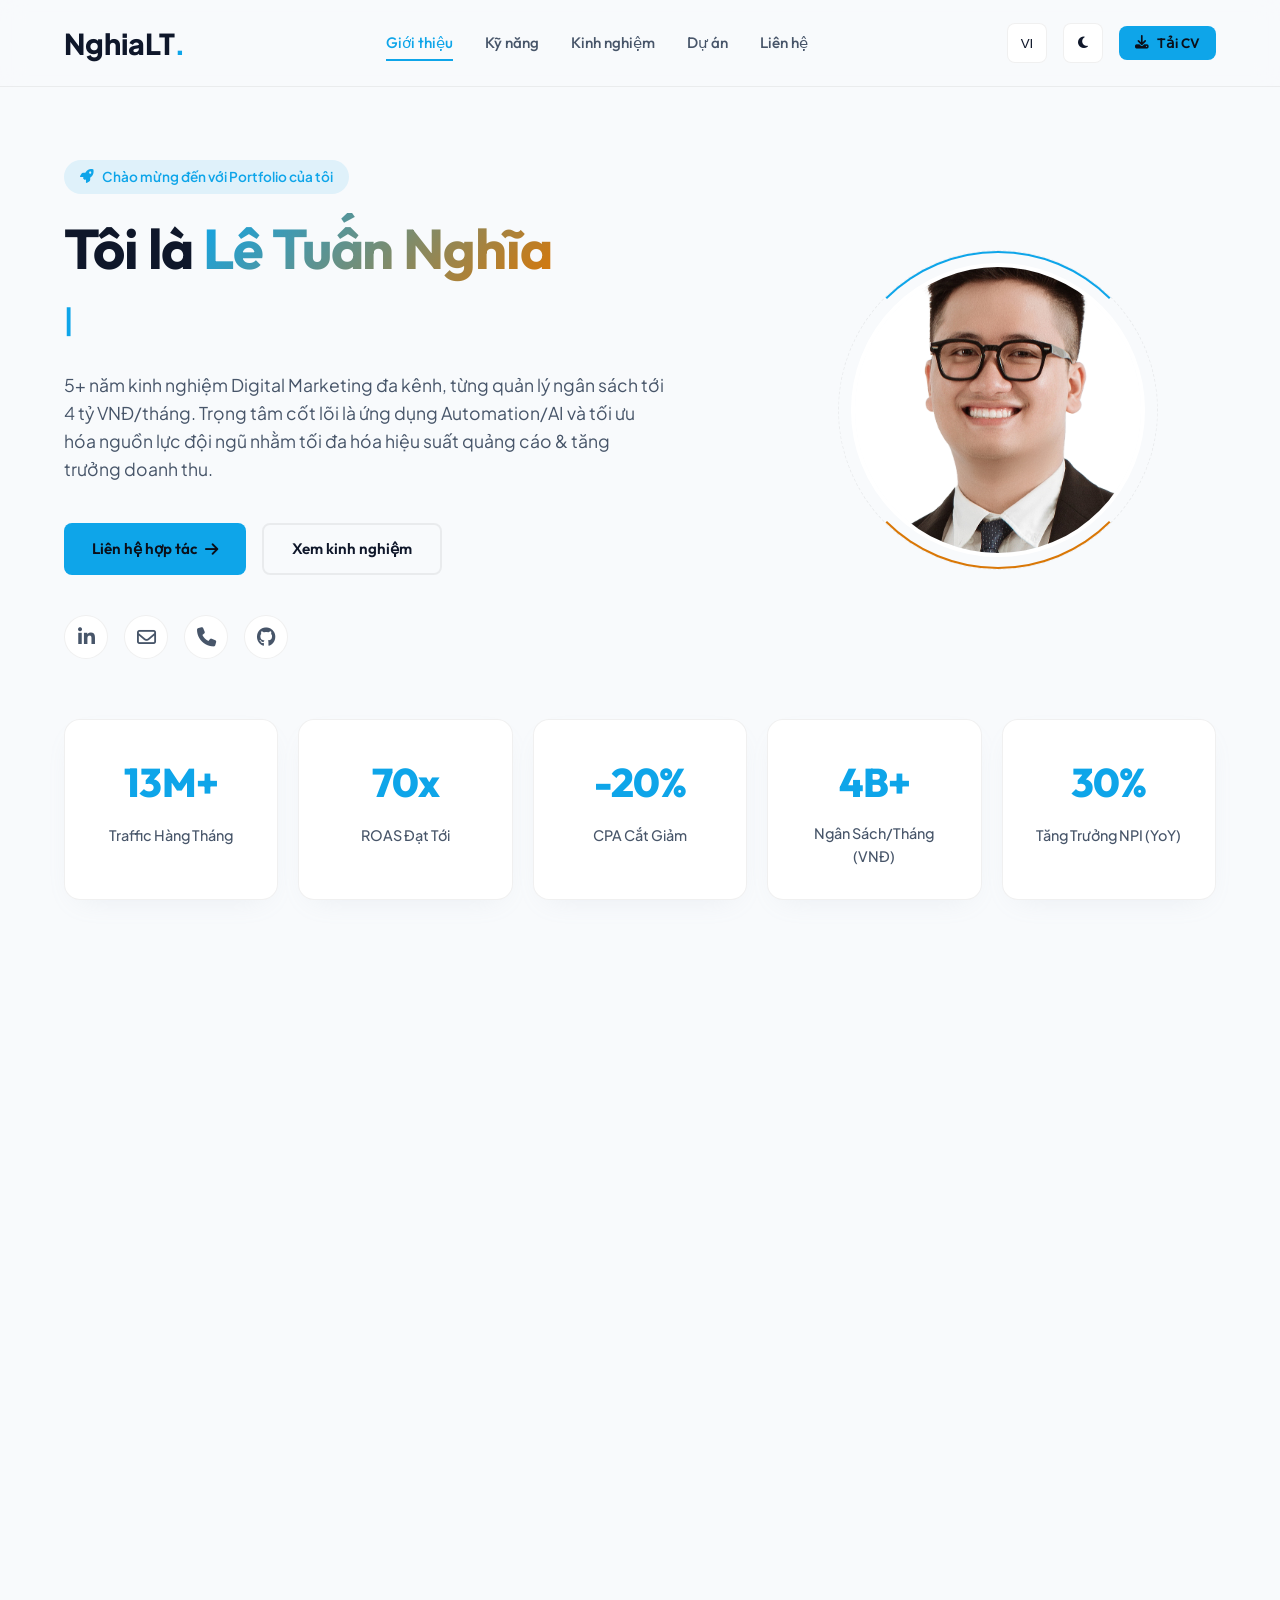
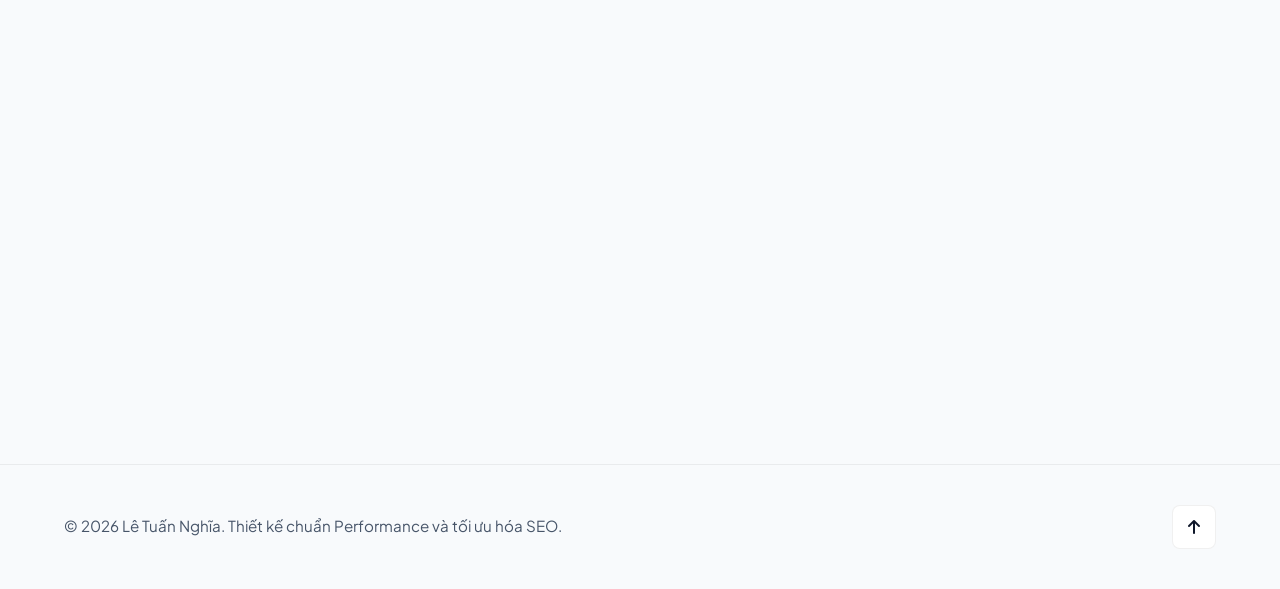
==== index.html @ c5c3bd77 "Add files via upload" ====
<!DOCTYPE html>
<html lang="vi" data-theme="dark">
<head>
    <meta charset="UTF-8">
    <meta name="viewport" content="width=device-width, initial-scale=1.0">
    <title>Lê Tuấn Nghĩa | Digital Marketing Leader Portfolio</title>
    <!-- Google Fonts -->
    <link rel="preconnect" href="https://fonts.googleapis.com">
    <link rel="preconnect" href="https://fonts.gstatic.com" crossorigin>
    <link href="https://fonts.googleapis.com/css2?family=Outfit:wght@300;400;500;600;700;800&family=Plus+Jakarta+Sans:wght@300;400;500;600;700;800&display=swap" rel="stylesheet">
    <!-- FontAwesome Icons -->
    <link rel="stylesheet" href="https://cdnjs.cloudflare.com/ajax/libs/font-awesome/6.4.0/css/all.min.css">
    <!-- Custom CSS -->
    <link rel="stylesheet" href="css/style.css">
</head>
<body>
    <!-- Navbar -->
    <header class="navbar">
        <div class="nav-container">
            <a href="#" class="logo">
                NghiaLT<span class="dot">.</span>
            </a>
            
            <nav class="nav-menu">
                <a href="#about" class="nav-link active" data-en="About" data-vi="Giới thiệu">Giới thiệu</a>
                <a href="#skills" class="nav-link" data-en="Skills" data-vi="Kỹ năng">Kỹ năng</a>
                <a href="#experience" class="nav-link" data-en="Experience" data-vi="Kinh nghiệm">Kinh nghiệm</a>
                <a href="#projects" class="nav-link" data-en="Projects" data-vi="Dự án">Dự án</a>
                <a href="#contact" class="nav-link" data-en="Contact" data-vi="Liên hệ">Liên hệ</a>
            </nav>

            <div class="nav-actions">
                <!-- Language Switcher -->
                <button id="lang-toggle" class="btn-icon" aria-label="Switch Language">
                    <span class="lang-text lang-vi">VI</span>
                    <span class="lang-text lang-en">EN</span>
                </button>
                
                <!-- Theme Toggle -->
                <button id="theme-toggle" class="btn-icon" aria-label="Toggle Theme">
                    <i class="fa-solid fa-moon moon-icon"></i>
                    <i class="fa-solid fa-sun sun-icon"></i>
                </button>

                <!-- CV Print/Download Button -->
                <button id="download-cv" class="btn btn-primary btn-sm">
                    <i class="fa-solid fa-download"></i>
                    <span class="lang-vi">Tải CV</span>
                    <span class="lang-en">Download CV</span>
                </button>

                <!-- Mobile Menu Button -->
                <button class="mobile-menu-btn" aria-label="Open Menu">
                    <i class="fa-solid fa-bars"></i>
                </button>
            </div>
        </div>
    </header>

    <!-- Mobile Nav Overlay -->
    <div class="mobile-nav">
        <a href="#about" class="mobile-link" data-en="About" data-vi="Giới thiệu">Giới thiệu</a>
        <a href="#skills" class="mobile-link" data-en="Skills" data-vi="Kỹ năng">Kỹ năng</a>
        <a href="#experience" class="mobile-link" data-en="Experience" data-vi="Kinh nghiệm">Kinh nghiệm</a>
        <a href="#projects" class="mobile-link" data-en="Projects" data-vi="Dự án">Dự án</a>
        <a href="#contact" class="mobile-link" data-en="Contact" data-vi="Liên hệ">Liên hệ</a>
    </div>

    <main class="main-content">
        <!-- Hero Section -->
        <section id="hero" class="hero-section">
            <div class="grid-container hero-grid">
                <div class="hero-info animate-left">
                    <span class="welcome-badge">
                        <i class="fa-solid fa-rocket"></i>
                        <span class="lang-vi">Chào mừng đến với Portfolio của tôi</span>
                        <span class="lang-en">Welcome to my Professional Portfolio</span>
                    </span>
                    <h1 class="hero-title">
                        <span class="lang-vi">Tôi là </span><span class="lang-en">I am </span>
                        <span class="text-gradient">Lê Tuấn Nghĩa</span>
                    </h1>
                    <h2 class="hero-subtitle">
                        <span id="typing-text"></span><span class="cursor">|</span>
                    </h2>
                    
                    <p class="hero-desc lang-vi">
                        5+ năm kinh nghiệm Digital Marketing đa kênh, từng quản lý ngân sách tới 4 tỷ VNĐ/tháng. Trọng tâm cốt lõi là ứng dụng Automation/AI và tối ưu hóa nguồn lực đội ngũ nhằm tối đa hóa hiệu suất quảng cáo & tăng trưởng doanh thu.
                    </p>
                    <p class="hero-desc lang-en">
                        5+ years of multichannel Digital Marketing experience, managing budgets up to 4B VND/month. Core focus on Automation/AI integration and team resource optimization to maximize performance and growth.
                    </p>

                    <div class="hero-cta">
                        <a href="#contact" class="btn btn-primary">
                            <span class="lang-vi">Liên hệ hợp tác</span>
                            <span class="lang-en">Let's Connect</span>
                            <i class="fa-solid fa-arrow-right"></i>
                        </a>
                        <a href="#experience" class="btn btn-secondary">
                            <span class="lang-vi">Xem kinh nghiệm</span>
                            <span class="lang-en">View Experience</span>
                        </a>
                    </div>

                    <!-- Social Icons -->
                    <div class="social-links">
                        <a href="https://linkedin.com" target="_blank" aria-label="LinkedIn"><i class="fa-brands fa-linkedin-in"></i></a>
                        <a href="mailto:nghialt0801@gmail.com" aria-label="Email"><i class="fa-regular fa-envelope"></i></a>
                        <a href="tel:0971393894" aria-label="Phone"><i class="fa-solid fa-phone"></i></a>
                        <a href="https://github.com" target="_blank" aria-label="Github"><i class="fa-brands fa-github"></i></a>
                    </div>
                </div>
                
                <div class="hero-visual animate-right">
                    <div class="avatar-wrapper">
                        <div class="avatar-ring"></div>
                        <!-- Profile Image -->
                        <img src="assets/profile.png" alt="Le Tuan Nghia Portrait" class="profile-img">
                    </div>
                </div>
            </div>

            <!-- Stats Counter Dashboard -->
            <div class="stats-container animate-bottom">
                <div class="stat-card">
                    <h3 class="stat-num">13M+</h3>
                    <p class="stat-label lang-vi">Traffic Hàng Tháng</p>
                    <p class="stat-label lang-en">Monthly Web Traffic</p>
                </div>
                <div class="stat-card">
                    <h3 class="stat-num">70x</h3>
                    <p class="stat-label lang-vi">ROAS Đạt Tới</p>
                    <p class="stat-label lang-en">Max ROAS Achieved</p>
                </div>
                <div class="stat-card">
                    <h3 class="stat-num">-20%</h3>
                    <p class="stat-label lang-vi">CPA Cắt Giảm</p>
                    <p class="stat-label lang-en">CPA Reduction</p>
                </div>
                <div class="stat-card">
                    <h3 class="stat-num">4B+</h3>
                    <p class="stat-label lang-vi">Ngân Sách/Tháng (VNĐ)</p>
                    <p class="stat-label lang-en">Monthly Budget Managed</p>
                </div>
                <div class="stat-card">
                    <h3 class="stat-num">30%</h3>
                    <p class="stat-label lang-vi">Tăng Trưởng NPI (YoY)</p>
                    <p class="stat-label lang-en">NPI YoY Growth</p>
                </div>
            </div>
        </section>

        <!-- About Section -->
        <section id="about" class="about-section scroll-reveal">
            <div class="section-header">
                <span class="section-subtitle" data-en="Introduction" data-vi="Giới thiệu sơ lược">Giới thiệu sơ lược</span>
                <h2 class="section-title">
                    <span class="lang-vi">Về Bản Thân tôi</span>
                    <span class="lang-en">About Me</span>
                </h2>
                <div class="divider"></div>
            </div>

            <div class="grid-container about-grid">
                <div class="about-content">
                    <h3 class="about-lead lang-vi">
                        Tích hợp tiếp thị hiệu suất (Performance Marketing) với công nghệ Tự động hóa và Trí tuệ nhân tạo.
                    </h3>
                    <h3 class="about-lead lang-en">
                        Integrating Performance Marketing with Automation and Artificial Intelligence.
                    </h3>
                    <p class="lang-vi">
                        Tôi là Lê Tuấn Nghĩa, một Digital Marketing Leader với hành trình hơn 5 năm thực chiến xây dựng, vận hành và quản trị các chiến dịch Marketing đa kênh. Điểm khác biệt cốt lõi của tôi nằm ở khả năng ứng dụng các công cụ Automation và AI (như Insider, n8n, Gemini, Claude Code) vào phễu tiếp thị số nhằm tinh giản nguồn lực và nâng cao chất lượng chuyển đổi. Tôi luôn hướng đến mục tiêu đồng hành cùng các doanh nghiệp xây dựng những động cơ tăng trưởng mạnh mẽ, bền vững và tối ưu chi phí.
                    </p>
                    <p class="lang-en">
                        I am Le Tuan Nghia, a Digital Marketing Leader with over 5 years of hands-on experience building, executing, and managing multi-channel campaigns. My core differentiator lies in applying Automation and AI solutions (such as Insider, n8n, Gemini, Claude Code) to digital marketing funnels to streamline resources and elevate conversion quality. I aim to partner with enterprises to develop robust, sustainable, and cost-efficient growth engines.
                    </p>
                    
                    <div class="info-grid">
                        <div class="info-item">
                            <i class="fa-solid fa-envelope info-icon"></i>
                            <div>
                                <span class="info-title lang-vi">Email trực tiếp</span>
                                <span class="info-title lang-en">Direct Email</span>
                                <p class="info-value">nghialt0801@gmail.com</p>
                            </div>
                        </div>
                        <div class="info-item">
                            <i class="fa-solid fa-phone info-icon"></i>
                            <div>
                                <span class="info-title lang-vi">Số điện thoại</span>
                                <span class="info-title lang-en">Phone Number</span>
                                <p class="info-value">0971 393 894</p>
                            </div>
                        </div>
                        <div class="info-item">
                            <i class="fa-solid fa-location-dot info-icon"></i>
                            <div>
                                <span class="info-title lang-vi">Khu vực làm việc</span>
                                <span class="info-title lang-en">Location</span>
                                <p class="info-value">Hà Nội, Việt Nam</p>
                            </div>
                        </div>
                        <div class="info-item">
                            <i class="fa-solid fa-briefcase info-icon"></i>
                            <div>
                                <span class="info-title lang-vi">Trạng thái</span>
                                <span class="info-title lang-en">Availability</span>
                                <p class="info-value lang-vi">Sẵn sàng đồng hành cùng DN</p>
                                <p class="info-value lang-en">Ready for Leader roles</p>
                            </div>
                        </div>
                    </div>
                </div>

                <div class="about-card">
                    <h3 class="card-heading lang-vi"><i class="fa-solid fa-compass"></i> Tóm tắt định hướng</h3>
                    <h3 class="card-heading lang-en"><i class="fa-solid fa-compass"></i> Career Focus</h3>
                    
                    <div class="timeline-small">
                        <div class="timeline-small-item">
                            <div class="timeline-small-marker"></div>
                            <div class="timeline-small-content">
                                <h4 class="lang-vi">Ứng dụng MarTech & AI tối tân</h4>
                                <h4 class="lang-en">Leveraging MarTech & AI</h4>
                                <p class="lang-vi">Đi đầu trong việc tích hợp n8n, AI Agent và các hệ thống phân khúc dữ liệu tự động để giảm tải thao tác lặp lại cho đội ngũ, tăng tốc độ phản hồi thị trường.</p>
                                <p class="lang-en">Leading the integration of n8n, AI agents, and automated data segmentation engines to reduce manual workload and accelerate market response times.</p>
                            </div>
                        </div>
                        <div class="timeline-small-item">
                            <div class="timeline-small-marker"></div>
                            <div class="timeline-small-content">
                                <h4 class="lang-vi">Phát triển DN bền vững</h4>
                                <h4 class="lang-en">Sustainable Growth</h4>
                                <p class="lang-vi">Xây dựng chiến lược tiếp thị đa kênh vững chắc, phối hợp nhịp nhàng giữa Performance, SEO và Content để duy trì dòng traffic & lượng khách hàng tiềm năng tăng trưởng ổn định.</p>
                                <p class="lang-en">Building sound multi-channel strategies, aligning Performance, SEO, and Content to sustain a steady stream of traffic and incoming qualified leads.</p>
                            </div>
                        </div>
                    </div>
                </div>
            </div>
        </section>

        <!-- Skills Section -->
        <section id="skills" class="skills-section scroll-reveal">
            <div class="section-header">
                <span class="section-subtitle" data-en="Competencies" data-vi="Kỹ năng & Công cụ">Kỹ năng & Công cụ</span>
                <h2 class="section-title">
                    <span class="lang-vi">Năng Lực & Hệ Sinh Thái</span>
                    <span class="lang-en">Skills & Toolkit</span>
                </h2>
                <div class="divider"></div>
            </div>

            <div class="grid-container skills-grid">
                <!-- Skill Category 1 -->
                <div class="skill-category-card">
                    <div class="category-header">
                        <div class="category-icon-wrapper"><i class="fa-solid fa-bullhorn"></i></div>
                        <div>
                            <h3 class="lang-vi">Kênh Quảng Cáo (Paid Ads)</h3>
                            <h3 class="lang-en">Paid Ad Channels</h3>
                        </div>
                    </div>
                    <div class="skill-badges-container">
                        <div class="skill-badge"><i class="fa-brands fa-google"></i> Google Ads</div>
                        <div class="skill-badge"><i class="fa-brands fa-meta"></i> Meta (Facebook) Ads</div>
                        <div class="skill-badge"><i class="fa-brands fa-tiktok"></i> TikTok Ads</div>
                        <div class="skill-badge"><i class="fa-solid fa-message"></i> Zalo Ads</div>
                        <div class="skill-badge"><i class="fa-solid fa-compass"></i> Cốc Cốc Ads</div>
                        <div class="skill-badge"><i class="fa-solid fa-chart-column"></i> Criteo</div>
                        <div class="skill-badge"><i class="fa-solid fa-server"></i> RTB House</div>
                        <div class="skill-badge"><i class="fa-solid fa-envelope-open-text"></i> Email Marketing</div>
                        <div class="skill-badge"><i class="fa-solid fa-share-nodes"></i> Affiliate Marketing</div>
                    </div>
                </div>

                <!-- Skill Category 2 -->
                <div class="skill-category-card">
                    <div class="category-header">
                        <div class="category-icon-wrapper"><i class="fa-solid fa-chart-pie"></i></div>
                        <div>
                            <h3 class="lang-vi">Phân Tích Dữ Liệu</h3>
                            <h3 class="lang-en">Data & Analytics</h3>
                        </div>
                    </div>
                    <div class="skill-badges-container">
                        <div class="skill-badge"><i class="fa-solid fa-chart-line"></i> Google Analytics 4 (GA4)</div>
                        <div class="skill-badge"><i class="fa-solid fa-tags"></i> Google Tag Manager (GTM)</div>
                        <div class="skill-badge"><i class="fa-brands fa-meta"></i> Meta Ads Manager</div>
                        <div class="skill-badge"><i class="fa-solid fa-chart-column"></i> Looker Studio</div>
                        <div class="skill-badge"><i class="fa-solid fa-chart-bar"></i> Power BI</div>
                        <div class="skill-badge"><i class="fa-solid fa-network-wired"></i> Lark Suite</div>
                        <div class="skill-badge"><i class="fa-solid fa-file-excel"></i> Google Sheets / Excel</div>
                    </div>
                </div>

                <!-- Skill Category 3 -->
                <div class="skill-category-card">
                    <div class="category-header">
                        <div class="category-icon-wrapper"><i class="fa-solid fa-robot"></i></div>
                        <div>
                            <h3 class="lang-vi">Tự Động Hóa & Trí Tuệ Nhân Tạo</h3>
                            <h3 class="lang-en">Automation & AI</h3>
                        </div>
                    </div>
                    <div class="skill-badges-container">
                        <div class="skill-badge"><i class="fa-solid fa-user-gear"></i> Insider (CDP/Personalization)</div>
                        <div class="skill-badge"><i class="fa-solid fa-code-branch"></i> n8n (Workflow Automation)</div>
                        <div class="skill-badge"><i class="fa-solid fa-wand-magic-sparkles"></i> ChatGPT</div>
                        <div class="skill-badge"><i class="fa-solid fa-robot"></i> Google Gemini</div>
                        <div class="skill-badge"><i class="fa-solid fa-brain"></i> Claude Code</div>
                        <div class="skill-badge"><i class="fa-solid fa-circle-nodes"></i> Antigravity Agent</div>
                    </div>
                </div>

                <!-- Skill Category 4 -->
                <div class="skill-category-card">
                    <div class="category-header">
                        <div class="category-icon-wrapper"><i class="fa-solid fa-chess"></i></div>
                        <div>
                            <h3 class="lang-vi">Quản Lý & Lãnh Đạo</h3>
                            <h3 class="lang-en">Management & Leadership</h3>
                        </div>
                    </div>
                    <div class="skill-badges-container">
                        <div class="skill-badge"><i class="fa-solid fa-users"></i> Quản lý & dẫn dắt Team</div>
                        <div class="skill-badge"><i class="fa-solid fa-chalkboard-user"></i> Đào tạo nhân sự</div>
                        <div class="skill-badge"><i class="fa-solid fa-chess"></i> Lập kế hoạch chiến lược</div>
                        <div class="skill-badge"><i class="fa-solid fa-bullhorn"></i> Quản lý chiến dịch tích hợp</div>
                        <div class="skill-badge"><i class="fa-solid fa-handshake"></i> Phối hợp đa phòng ban</div>
                        <div class="skill-badge"><i class="fa-solid fa-wallet"></i> Quản lý ngân sách lớn</div>
                    </div>
                </div>
            </div>
        </section>

        <!-- Experience Timeline Section -->
        <section id="experience" class="experience-section scroll-reveal">
            <div class="section-header">
                <span class="section-subtitle" data-en="Career Path" data-vi="Hành trình sự nghiệp">Hành trình sự nghiệp</span>
                <h2 class="section-title">
                    <span class="lang-vi">Kinh Nghiệm & Thành Tích</span>
                    <span class="lang-en">Experience & Achievements</span>
                </h2>
                <div class="divider"></div>
            </div>

            <div class="timeline">
                <!-- Job 1 -->
                <div class="timeline-item">
                    <div class="timeline-dot"></div>
                    <div class="timeline-date">2022 - 2026</div>
                    <div class="timeline-content">
                        <div class="job-header">
                            <div>
                                <h3 class="job-title lang-vi">Digital Marketing Leader</h3>
                                <h3 class="job-title lang-en">Digital Marketing Leader</h3>
                                <h4 class="job-company"><i class="fa-solid fa-building"></i> Hoàng Hà Mobile</h4>
                            </div>
                            <span class="job-badge lang-vi">Toàn thời gian</span>
                            <span class="job-badge lang-en">Full-time</span>
                        </div>
                        <ul class="job-details">
                            <li class="lang-vi">Quản lý và tối ưu ngân sách quảng cáo lên tới <strong>4 tỷ VNĐ/tháng</strong> trên các kênh Google Ads, Meta, TikTok, Criteo, RTB House, Zalo và Cốc Cốc — đạt tỷ suất ROAS tối đa tới <strong>70x</strong>.</li>
                            <li class="lang-en">Managed and optimized ad budgets up to <strong>4B VND/month</strong> across Google, Meta, TikTok, Criteo, RTB House, Zalo, and Coc Coc Ads — achieving peak ROAS up to <strong>70x</strong>.</li>
                            
                            <li class="lang-vi">Đạt mốc <strong>13 triệu+ lượt traffic/tháng</strong> thông qua các chiến dịch tích hợp đồng bộ trên sàn TMĐT, website và chuỗi cửa hàng bán lẻ vật lý.</li>
                            <li class="lang-en">Generated <strong>13M+ monthly traffic</strong> through integrated omni-channel campaigns across e-commerce, website, and retail stores.</li>
                            
                            <li class="lang-vi"><strong>Giảm CPA 20%</strong> nhờ liên tục thử nghiệm A/B, tinh chỉnh phân khúc đối tượng và phân bổ lại ngân sách dựa trên hiệu suất thời gian thực.</li>
                            <li class="lang-en"><strong>Reduced CPA by 20%</strong> through persistent A/B testing, audience refinement, and real-time performance budget re-allocation.</li>

                            <li class="lang-vi">Dẫn dắt <strong>3 mùa ra mắt sản phẩm Apple NPI</strong> thành công liên tiếp, đạt tăng trưởng doanh số ấn tượng lên tới <strong>30% YoY</strong>.</li>
                            <li class="lang-en">Led <strong>3 consecutive successful Apple NPI launches</strong>, securing revenue growth of up to <strong>30% YoY</strong>.</li>

                            <li class="lang-vi">Chủ động ứng dụng các giải pháp tự động hóa phễu tiếp thị (Insider, n8n) và các mô hình AI (Gemini, ChatGPT, Claude Code) vào tối ưu hóa năng suất và hiệu năng quảng cáo.</li>
                            <li class="lang-en">Pioneered marketing automation tools (Insider, n8n) and AI models (Gemini, ChatGPT, Claude Code) to streamline workflow and improve ad performance.</li>

                            <li class="lang-vi">Phối hợp chặt chẽ với các nhóm chức năng (Design, SEO, Trade, Social, Website) và quản lý đối tác Affiliate Marketing cũng như các bên agency ngoài.</li>
                            <li class="lang-en">Coordinated closely with multi-functional teams (Design, SEO, Trade, Social, Website) and oversaw Affiliate Marketing partners and external agencies.</li>

                            <li class="lang-vi">Thiết lập hệ thống báo cáo tuần/tháng tự động qua Looker Studio, Power BI và Lark Suite gửi trực tiếp tới Ban lãnh đạo.</li>
                            <li class="lang-en">Developed automated weekly/monthly dashboards using Looker Studio, Power BI, and Lark Suite to report directly to Board of Directors.</li>
                        </ul>
                    </div>
                </div>

                <!-- Job 2 -->
                <div class="timeline-item">
                    <div class="timeline-dot"></div>
                    <div class="timeline-date">2020 - 2021</div>
                    <div class="timeline-content">
                        <div class="job-header">
                            <div>
                                <h3 class="job-title lang-vi">Cộng Tác Viên Marketing</h3>
                                <h3 class="job-title lang-en">Marketing Collaborator</h3>
                                <h4 class="job-company"><i class="fa-solid fa-building"></i> VTC Academy</h4>
                            </div>
                            <span class="job-badge lang-vi">Cộng tác viên</span>
                            <span class="job-badge lang-en">Collaborator</span>
                        </div>
                        <ul class="job-details">
                            <li class="lang-vi">Thực hiện nghiên cứu thị trường, khảo sát hành vi khách hàng mục tiêu và phân tích hoạt động của các đối thủ cạnh tranh chính.</li>
                            <li class="lang-en">Conducted market research, target customer behavior surveys, and analyzed key competitor activities.</li>
                            
                            <li class="lang-vi">Hỗ trợ triển khai các chiến dịch Marketing Online bao gồm: chạy quảng cáo sơ cấp, gửi SMS/Email Marketing, seeding nội dung và quản trị Fanpage.</li>
                            <li class="lang-en">Assisted in executing online campaigns including: initial ad setup, SMS/Email marketing, community seeding, and fanpage management.</li>
                            
                            <li class="lang-vi">Theo dõi sát sao hiệu suất chiến dịch, tổng hợp dữ liệu khách hàng, phân loại leads trên hệ thống CRM và đề xuất giải pháp cải thiện Landing Page.</li>
                            <li class="lang-en">Tracked campaign metrics, compiled customer data, classified leads on CRM systems, and proposed landing page layout improvements.</li>

                            <li class="lang-vi">Lên kế hoạch và trực tiếp hỗ trợ tổ chức các sự kiện tuyển sinh/hội thảo online & offline; liên hệ làm việc với influencer, diễn giả và đối tác truyền thông.</li>
                            <li class="lang-en">Planned and supported online & offline admission events/webinars; coordinated with influencers, speakers, and external media partners.</li>
                        </ul>
                    </div>
                </div>
            </div>
        </section>

        <!-- Education & Certifications -->
        <section id="education" class="education-section scroll-reveal">
            <div class="section-header">
                <span class="section-subtitle" data-en="Credentials" data-vi="Học vấn & Chứng chỉ">Học vấn & Chứng chỉ</span>
                <h2 class="section-title">
                    <span class="lang-vi">Học Vấn & Chứng Chỉ</span>
                    <span class="lang-en">Education & Certifications</span>
                </h2>
                <div class="divider"></div>
            </div>

            <div class="grid-container education-grid">
                <!-- Academic -->
                <div class="education-block">
                    <h3 class="block-title lang-vi"><i class="fa-solid fa-graduation-cap"></i> Học Vấn Chính Quy</h3>
                    <h3 class="block-title lang-en"><i class="fa-solid fa-graduation-cap"></i> Academic Education</h3>
                    
                    <div class="edu-card">
                        <span class="edu-year">2017 - 2021</span>
                        <h4 class="edu-degree lang-vi">Cử nhân Quản trị Kinh doanh (Chuyên ngành Marketing)</h4>
                        <h4 class="edu-degree lang-en">Bachelor of Business Administration (Marketing Major)</h4>
                        <p class="edu-school">Trường Đại Học Thăng Long (TLU)</p>
                        <p class="edu-gpa">Tốt nghiệp năm 2021</p>
                    </div>
                </div>

                <!-- Certifications -->
                <div class="certifications-block">
                    <h3 class="block-title lang-vi"><i class="fa-solid fa-certificate"></i> Chứng Chỉ Hoàn Thành</h3>
                    <h3 class="block-title lang-en"><i class="fa-solid fa-certificate"></i> Professional Certificates</h3>
                    
                    <div class="cert-grid">
                        <div class="cert-card">
                            <i class="fa-brands fa-google cert-brand-icon google-color"></i>
                            <div>
                                <h4 class="cert-name">Google Ads Professional Certification</h4>
                                <p class="cert-org">Google Skillshop</p>
                            </div>
                        </div>

                        <div class="cert-card">
                            <i class="fa-brands fa-meta cert-brand-icon meta-color"></i>
                            <div>
                                <h4 class="cert-name">Meta Blueprint Certified Professional</h4>
                                <p class="cert-org">Meta Blueprint</p>
                            </div>
                        </div>
                    </div>
                </div>
            </div>
        </section>

        <!-- Projects Section -->
        <section id="projects" class="projects-section scroll-reveal">
            <div class="section-header">
                <span class="section-subtitle" data-en="Case Studies" data-vi="Dự án thực chiến">Dự án thực chiến</span>
                <h2 class="section-title">
                    <span class="lang-vi">Chiến Dịch Tiêu Biểu</span>
                    <span class="lang-en">Featured Campaigns</span>
                </h2>
                <div class="divider"></div>
            </div>

            <div class="grid-container projects-grid">
                <!-- Project 1 -->
                <div class="project-card">
                    <div class="project-img-wrapper">
                        <img src="assets/project1.png" alt="Campaign Dashboard Visual" class="project-img">
                        <div class="project-overlay">
                            <span class="project-tag">Performance</span>
                        </div>
                    </div>
                    <div class="project-content">
                        <h3 class="project-name lang-vi">Vận Hành Quảng Cáo Đa Kênh Tích Hợp</h3>
                        <h3 class="project-name lang-en">Multi-Channel Integrated Performance Campaigns</h3>
                        
                        <p class="project-desc lang-vi">
                            Phân bổ và tối ưu hóa ngân sách lớn trên 8 nền tảng quảng cáo số hàng đầu, đồng bộ hóa mục tiêu phễu từ thu hút lượt truy cập đến thúc đẩy doanh số bán lẻ cuối cùng.
                        </p>
                        <p class="project-desc lang-en">
                            Allocated and optimized high budgets across 8 major digital advertising channels, aligning full-funnel objectives from traffic generation to final retail sales.
                        </p>

                        <div class="project-metrics">
                            <span class="metric-item"><i class="fa-solid fa-arrow-up-right-dots"></i> <strong>ROAS:</strong> Up to 70x</span>
                            <span class="metric-item"><i class="fa-solid fa-tags"></i> <strong>CPA:</strong> -20%</span>
                        </div>
                    </div>
                </div>

                <!-- Project 2 -->
                <div class="project-card">
                    <div class="project-img-wrapper">
                        <img src="assets/project2.png" alt="SEO Traffic Analysis Visual" class="project-img">
                        <div class="project-overlay">
                            <span class="project-tag">Apple NPI</span>
                        </div>
                    </div>
                    <div class="project-content">
                        <h3 class="project-name lang-vi">Chiến Dịch Ra Mắt Apple New Product Introduction</h3>
                        <h3 class="project-name lang-en">Apple NPI Product Launch Campaigns</h3>
                        
                        <p class="project-desc lang-vi">
                            Lên kế hoạch và điều phối chiến dịch ra mắt các dòng iPhone mới đồng loạt trên kênh online và hệ thống chuỗi cửa hàng Hoàng Hà Mobile trên cả nước.
                        </p>
                        <p class="project-desc lang-en">
                            Planned and coordinated national launch campaigns for new iPhone models simultaneously across e-commerce channels and nationwide offline stores.
                        </p>

                        <div class="project-metrics">
                            <span class="metric-item"><i class="fa-solid fa-chart-line"></i> <strong>Growth:</strong> +30% YoY</span>
                            <span class="metric-item"><i class="fa-solid fa-bullseye"></i> <strong>Traffic:</strong> 13M+/mo</span>
                        </div>
                    </div>
                </div>

                <!-- Project 3 -->
                <div class="project-card">
                    <div class="project-img-wrapper">
                        <img src="assets/project3.png" alt="Automation integration diagram" class="project-img">
                        <div class="project-overlay">
                            <span class="project-tag">MarTech & AI</span>
                        </div>
                    </div>
                    <div class="project-content">
                        <h3 class="project-name lang-vi">Tự Động Hóa Vận Hành Bằng n8n & AI Agents</h3>
                        <h3 class="project-name lang-en">Workflow Automation with n8n & AI Tools</h3>
                        
                        <p class="project-desc lang-vi">
                            Tích hợp n8n với các API quảng cáo và chatbot AI nhằm giám sát hiệu suất tự động, tạo cảnh báo biến động chi phí tức thời và tự động đề xuất phương án tối ưu.
                        </p>
                        <p class="project-desc lang-en">
                            Integrated n8n with ad APIs and AI chatbots for automated performance monitoring, real-time cost fluctuation alerts, and automated optimization suggestions.
                        </p>

                        <div class="project-metrics">
                            <span class="metric-item"><i class="fa-solid fa-bolt"></i> <strong>Automation:</strong> n8n & AI</span>
                            <span class="metric-item"><i class="fa-solid fa-gauge-high"></i> <strong>Efficiency:</strong> High</span>
                        </div>
                    </div>
                </div>
            </div>
        </section>

        <!-- Contact Section -->
        <section id="contact" class="contact-section scroll-reveal">
            <div class="section-header">
                <span class="section-subtitle" data-en="Get in touch" data-vi="Kết nối với tôi">Kết nối với tôi</span>
                <h2 class="section-title">
                    <span class="lang-vi">Liên Hệ & Hợp Tác</span>
                    <span class="lang-en">Contact Me</span>
                </h2>
                <div class="divider"></div>
            </div>

            <div class="grid-container contact-grid">
                <div class="contact-info-block">
                    <h3 class="lang-vi">Bạn đang tìm kiếm một Digital Marketing Leader?</h3>
                    <h3 class="lang-en">Looking for a Digital Marketing Leader?</h3>
                    <p class="lang-vi">Hãy gửi thông điệp cho tôi! Tôi luôn sẵn lòng trao đổi về các giải pháp tối ưu hiệu năng quảng cáo, ứng dụng AI/MarTech trong vận hành, hoặc các cơ hội hợp tác nghề nghiệp lâu dài.</p>
                    <p class="lang-en">Send me a message! I'm always open to discussing performance ad optimization, AI/MarTech workflows, or long-term career partnerships.</p>
                    
                    <div class="contact-methods">
                        <div class="method-card">
                            <i class="fa-solid fa-envelope"></i>
                            <div>
                                <span class="lang-vi">Email trực tiếp</span>
                                <span class="lang-en">Direct Email</span>
                                <p>nghialt0801@gmail.com</p>
                            </div>
                        </div>
                        <div class="method-card">
                            <i class="fa-solid fa-phone"></i>
                            <div>
                                <span class="lang-vi">Điện thoại di động</span>
                                <span class="lang-en">Mobile Phone</span>
                                <p>0971 393 894</p>
                            </div>
                        </div>
                        <div class="method-card">
                            <i class="fa-brands fa-linkedin"></i>
                            <div>
                                <span class="lang-vi">LinkedIn cá nhân</span>
                                <span class="lang-en">Professional LinkedIn</span>
                                <p>linkedin.com/in/nghialt0801</p>
                            </div>
                        </div>
                    </div>
                </div>

                <div class="contact-form-block">
                    <form id="contact-form">
                        <div class="form-group-row">
                            <div class="form-group">
                                <label for="form-name" class="lang-vi">Họ & Tên</label>
                                <label for="form-name" class="lang-en">Your Name</label>
                                <input type="text" id="form-name" required placeholder="Nguyễn Văn A" data-en-placeholder="John Doe" data-vi-placeholder="Nguyễn Văn A">
                            </div>
                            <div class="form-group">
                                <label for="form-email">Email</label>
                                <input type="email" id="form-email" required placeholder="email@example.com" data-en-placeholder="john@example.com" data-vi-placeholder="email@example.com">
                            </div>
                        </div>
                        <div class="form-group">
                            <label for="form-subject" class="lang-vi">Tiêu đề tin nhắn</label>
                            <label for="form-subject" class="lang-en">Subject</label>
                            <input type="text" id="form-subject" required placeholder="Hợp tác chiến dịch..." data-en-placeholder="Partnership project..." data-vi-placeholder="Hợp tác chiến dịch...">
                        </div>
                        <div class="form-group">
                            <label for="form-message" class="lang-vi">Nội dung chi tiết</label>
                            <label for="form-message" class="lang-en">Message</label>
                            <textarea id="form-message" rows="5" required placeholder="Tôi muốn trao đổi về..." data-en-placeholder="Hi Nghia, I'd like to talk about..." data-vi-placeholder="Tôi muốn trao đổi về..."></textarea>
                        </div>
                        
                        <button type="submit" class="btn btn-primary btn-block">
                            <span class="lang-vi"><i class="fa-solid fa-paper-plane"></i> Gửi Tin Nhắn</span>
                            <span class="lang-en"><i class="fa-solid fa-paper-plane"></i> Send Message</span>
                        </button>
                    </form>
                    <div id="form-alert" class="form-alert hidden"></div>
                </div>
            </div>
        </section>
    </main>

    <!-- Footer -->
    <footer class="footer">
        <div class="footer-container">
            <p class="lang-vi">&copy; 2026 Lê Tuấn Nghĩa. Thiết kế chuẩn Performance và tối ưu hóa SEO.</p>
            <p class="lang-en">&copy; 2026 Le Tuan Nghia. High-Performance & SEO-Optimized Design.</p>
            <a href="#" class="back-to-top" aria-label="Scroll to top"><i class="fa-solid fa-arrow-up"></i></a>
        </div>
    </footer>

    <!-- Custom JS -->
    <script src="js/main.js"></script>
</body>
</html>
---- css/style.css ----
/* ==========================================================================
   DESIGN SYSTEM & VARIABLES
   ========================================================================== */
:root {
    /* Fonts */
    --font-heading: 'Outfit', sans-serif;
    --font-body: 'Plus Jakarta Sans', sans-serif;

    /* Theme Variables - Default Dark Mode */
    --bg-primary: #0b0f19;       /* Deep Dark Navy */
    --bg-secondary: #131b2e;     /* Slate Navy Card Background */
    --bg-navbar: rgba(11, 15, 25, 0.8);
    --border-color: rgba(255, 255, 255, 0.08);
    
    --text-primary: #f3f4f6;     /* Pure Light Gray */
    --text-secondary: #9ca3af;   /* Muted Slate Gray */
    --text-muted: #6b7280;       /* Darker Muted */
    
    --primary: #00e5ff;          /* Neon Cyan/Teal (Growth/Marketing Accent) */
    --primary-hover: #00b8cc;
    --primary-rgba: rgba(0, 229, 255, 0.15);
    
    --accent: #ffb703;           /* Gold/Amber (Achievement, Leadership Accent) */
    --accent-rgba: rgba(255, 183, 3, 0.15);
    
    --success: #10b981;          /* Green for conversions */
    --danger: #ef4444;
    
    --card-shadow: 0 10px 30px -15px rgba(0, 0, 0, 0.5);
    --glass-shadow: 0 8px 32px 0 rgba(0, 0, 0, 0.37);
    --transition: all 0.35s cubic-bezier(0.4, 0, 0.2, 1);
    
    --border-radius-sm: 8px;
    --border-radius-md: 16px;
    --border-radius-lg: 24px;
}

[data-theme="light"] {
    /* Light Mode Variables */
    --bg-primary: #f8fafc;       /* Light Ice Blue/White */
    --bg-secondary: #ffffff;     /* Pure White Card */
    --bg-navbar: rgba(248, 250, 252, 0.85);
    --border-color: rgba(0, 0, 0, 0.06);
    
    --text-primary: #0f172a;     /* Dark Slate */
    --text-secondary: #475569;   /* Muted Slate */
    --text-muted: #94a3b8;
    
    --primary: #0ea5e9;          /* Premium Ocean Blue */
    --primary-hover: #0284c7;
    --primary-rgba: rgba(14, 165, 233, 0.1);
    
    --accent: #d97706;           /* Premium Bronze/Amber */
    --accent-rgba: rgba(217, 119, 6, 0.1);
    
    --card-shadow: 0 10px 30px -15px rgba(148, 163, 184, 0.2);
    --glass-shadow: 0 8px 32px 0 rgba(148, 163, 184, 0.15);
}

/* ==========================================================================
   RESET & BASE STYLES
   ========================================================================== */
* {
    box-sizing: border-box;
    margin: 0;
    padding: 0;
    scroll-behavior: smooth;
}

body {
    background-color: var(--bg-primary);
    color: var(--text-primary);
    font-family: var(--font-body);
    font-size: 1rem;
    line-height: 1.6;
    overflow-x: hidden;
    transition: background-color 0.4s ease, color 0.4s ease;
}

h1, h2, h3, h4, h5, h6 {
    font-family: var(--font-heading);
    font-weight: 700;
    letter-spacing: -0.02em;
}

a {
    color: inherit;
    text-decoration: none;
    transition: var(--transition);
}

li {
    list-style: none;
}

img {
    display: block;
    max-width: 100%;
    height: auto;
}

/* Scrollbar Customization */
::-webkit-scrollbar {
    width: 10px;
}
::-webkit-scrollbar-track {
    background: var(--bg-primary);
}
::-webkit-scrollbar-thumb {
    background: var(--border-color);
    border-radius: var(--border-radius-sm);
}
::-webkit-scrollbar-thumb:hover {
    background: var(--text-muted);
}

/* ==========================================================================
   LAYOUT UTILITIES
   ========================================================================== */
.grid-container {
    display: grid;
    max-width: 1200px;
    margin: 0 auto;
    padding: 0 24px;
}

.section-header {
    text-align: center;
    margin-bottom: 60px;
}

.section-title {
    font-size: 2.5rem;
    margin-top: 8px;
    text-transform: capitalize;
}

.section-subtitle {
    font-family: var(--font-heading);
    font-size: 0.9rem;
    font-weight: 600;
    text-transform: uppercase;
    letter-spacing: 0.15em;
    color: var(--primary);
}

.divider {
    width: 60px;
    height: 4px;
    background: var(--primary);
    margin: 16px auto 0;
    border-radius: 2px;
}

/* ==========================================================================
   BUTTONS
   ========================================================================== */
.btn {
    display: inline-flex;
    align-items: center;
    justify-content: center;
    gap: 8px;
    padding: 12px 28px;
    font-family: var(--font-heading);
    font-weight: 600;
    font-size: 0.95rem;
    border-radius: var(--border-radius-sm);
    cursor: pointer;
    transition: var(--transition);
    border: none;
}

.btn-primary {
    background-color: var(--primary);
    color: #0b0f19;
}
.btn-primary:hover {
    background-color: var(--primary-hover);
    transform: translateY(-2px);
    box-shadow: 0 10px 20px -10px var(--primary-rgba);
}

.btn-secondary {
    background-color: transparent;
    color: var(--text-primary);
    border: 2px solid var(--border-color);
}
.btn-secondary:hover {
    border-color: var(--primary);
    color: var(--primary);
    transform: translateY(-2px);
}

.btn-sm {
    padding: 8px 16px;
    font-size: 0.85rem;
}

.btn-icon {
    display: inline-flex;
    align-items: center;
    justify-content: center;
    width: 40px;
    height: 40px;
    border-radius: var(--border-radius-sm);
    background-color: var(--bg-secondary);
    border: 1px solid var(--border-color);
    color: var(--text-primary);
    cursor: pointer;
    transition: var(--transition);
}
.btn-icon:hover {
    border-color: var(--primary);
    color: var(--primary);
}

/* Text Gradient Effect */
.text-gradient {
    background: linear-gradient(135deg, var(--primary), var(--accent));
    -webkit-background-clip: text;
    -webkit-text-fill-color: transparent;
    background-clip: text;
}

/* ==========================================================================
   NAVBAR (Frosted Glass Effect)
   ========================================================================== */
.navbar {
    position: fixed;
    top: 0;
    left: 0;
    width: 100%;
    z-index: 1000;
    background-color: var(--bg-navbar);
    backdrop-filter: blur(12px);
    -webkit-backdrop-filter: blur(12px);
    border-bottom: 1px solid var(--border-color);
    transition: var(--transition);
}

.nav-container {
    max-width: 1200px;
    margin: 0 auto;
    padding: 20px 24px;
    display: flex;
    align-items: center;
    justify-content: space-between;
}

.logo {
    font-size: 1.8rem;
    font-weight: 800;
    color: var(--text-primary);
}
.logo .dot {
    color: var(--primary);
}

.nav-menu {
    display: flex;
    gap: 32px;
}

.nav-link {
    font-family: var(--font-heading);
    font-weight: 500;
    color: var(--text-secondary);
    position: relative;
    font-size: 0.95rem;
}
.nav-link:hover, .nav-link.active {
    color: var(--primary);
}
.nav-link::after {
    content: '';
    position: absolute;
    bottom: -6px;
    left: 0;
    width: 0;
    height: 2px;
    background-color: var(--primary);
    transition: var(--transition);
}
.nav-link:hover::after, .nav-link.active::after {
    width: 100%;
}

.nav-actions {
    display: flex;
    align-items: center;
    gap: 16px;
}

/* Language and Theme Switch Icons Display Control */
html[lang="vi"] .lang-vi, 
html[lang="en"] .lang-en {
    display: inline-block;
}
html[lang="vi"] .lang-en, 
html[lang="en"] .lang-vi {
    display: none;
}

[data-theme="dark"] .moon-icon {
    display: none;
}
[data-theme="dark"] .sun-icon {
    display: inline-block;
}
[data-theme="light"] .moon-icon {
    display: inline-block;
}
[data-theme="light"] .sun-icon {
    display: none;
}

.mobile-menu-btn {
    display: none;
    font-size: 1.5rem;
    background: none;
    border: none;
    color: var(--text-primary);
    cursor: pointer;
}

/* Mobile Nav Menu Drawer */
.mobile-nav {
    position: fixed;
    top: 80px;
    left: -100%;
    width: 100%;
    height: calc(100vh - 80px);
    background-color: var(--bg-primary);
    padding: 40px 24px;
    display: flex;
    flex-direction: column;
    gap: 24px;
    z-index: 999;
    transition: 0.4s ease;
    border-top: 1px solid var(--border-color);
}
.mobile-nav.open {
    left: 0;
}
.mobile-link {
    font-size: 1.5rem;
    font-family: var(--font-heading);
    font-weight: 600;
}

/* ==========================================================================
   HERO SECTION
   ========================================================================== */
.hero-section {
    padding: 160px 0 80px;
    position: relative;
    overflow: hidden;
}

.hero-grid {
    grid-template-columns: 1.2fr 0.8fr;
    gap: 60px;
    align-items: center;
}

.welcome-badge {
    display: inline-flex;
    align-items: center;
    gap: 8px;
    background-color: var(--primary-rgba);
    color: var(--primary);
    padding: 6px 16px;
    border-radius: 50px;
    font-size: 0.85rem;
    font-weight: 600;
    margin-bottom: 24px;
}

.hero-title {
    font-size: 3.5rem;
    line-height: 1.1;
    margin-bottom: 16px;
}

.hero-subtitle {
    font-size: 2rem;
    color: var(--text-secondary);
    margin-bottom: 24px;
    font-weight: 600;
    min-height: 50px; /* Prevent layout shifting */
}
.cursor {
    color: var(--primary);
    animation: blink 0.8s infinite;
}

.hero-desc {
    color: var(--text-secondary);
    font-size: 1.1rem;
    margin-bottom: 40px;
    max-width: 600px;
}

.hero-cta {
    display: flex;
    gap: 16px;
    margin-bottom: 40px;
}

.social-links {
    display: flex;
    gap: 16px;
}
.social-links a {
    display: flex;
    align-items: center;
    justify-content: center;
    width: 44px;
    height: 44px;
    border-radius: 50%;
    background-color: var(--bg-secondary);
    border: 1px solid var(--border-color);
    color: var(--text-secondary);
    font-size: 1.2rem;
}
.social-links a:hover {
    color: var(--primary);
    border-color: var(--primary);
    transform: translateY(-4px);
    box-shadow: 0 5px 15px var(--primary-rgba);
}

/* Profile Picture Design */
.hero-visual {
    display: flex;
    justify-content: center;
    position: relative;
}
.avatar-wrapper {
    position: relative;
    width: 320px;
    height: 320px;
    border-radius: 50%;
    padding: 12px;
    border: 1px dashed var(--border-color);
}
.avatar-ring {
    position: absolute;
    top: 0;
    left: 0;
    width: 100%;
    height: 100%;
    border-radius: 50%;
    border: 2px solid transparent;
    border-top-color: var(--primary);
    border-bottom-color: var(--accent);
    animation: rotate 15s linear infinite;
}
.profile-img {
    width: 100%;
    height: 100%;
    border-radius: 50%;
    object-fit: cover;
    background-color: var(--bg-secondary);
    border: 4px solid var(--bg-secondary);
}

/* Stats Board */
.stats-container {
    max-width: 1200px;
    margin: 60px auto 0;
    padding: 0 24px;
    display: grid;
    grid-template-columns: repeat(5, 1fr);
    gap: 20px;
}
.stat-card {
    background-color: var(--bg-secondary);
    border: 1px solid var(--border-color);
    padding: 30px;
    border-radius: var(--border-radius-md);
    text-align: center;
    box-shadow: var(--card-shadow);
    transition: var(--transition);
}
.stat-card:hover {
    transform: translateY(-5px);
    border-color: var(--primary-rgba);
    box-shadow: 0 15px 30px -10px var(--primary-rgba);
}
.stat-num {
    font-size: 2.5rem;
    font-weight: 800;
    color: var(--primary);
    margin-bottom: 8px;
}
.stat-label {
    color: var(--text-secondary);
    font-size: 0.9rem;
    font-weight: 500;
}

/* ==========================================================================
   ABOUT SECTION
   ========================================================================== */
.about-section {
    padding: 100px 0;
}
.about-grid {
    grid-template-columns: 1.1fr 0.9fr;
    gap: 60px;
    align-items: start;
}
.about-lead {
    font-size: 1.5rem;
    color: var(--text-primary);
    margin-bottom: 24px;
}
.about-content p {
    color: var(--text-secondary);
    margin-bottom: 30px;
}

.info-grid {
    display: grid;
    grid-template-columns: repeat(2, 1fr);
    gap: 24px;
}
.info-item {
    display: flex;
    gap: 16px;
    align-items: flex-start;
}
.info-icon {
    font-size: 1.3rem;
    color: var(--primary);
    background-color: var(--primary-rgba);
    padding: 12px;
    border-radius: var(--border-radius-sm);
}
.info-title {
    display: block;
    font-size: 0.8rem;
    text-transform: uppercase;
    color: var(--text-muted);
    font-weight: 700;
    letter-spacing: 0.05em;
}
.info-value {
    color: var(--text-primary);
    font-weight: 600;
}

/* About - Career Direction Card */
.about-card {
    background-color: var(--bg-secondary);
    border: 1px solid var(--border-color);
    padding: 40px;
    border-radius: var(--border-radius-md);
    box-shadow: var(--card-shadow);
}
.card-heading {
    font-size: 1.5rem;
    margin-bottom: 32px;
    display: flex;
    align-items: center;
    gap: 12px;
}
.card-heading i {
    color: var(--accent);
}

.timeline-small {
    position: relative;
    border-left: 2px solid var(--border-color);
    padding-left: 24px;
}
.timeline-small-item {
    position: relative;
    margin-bottom: 30px;
}
.timeline-small-item:last-child {
    margin-bottom: 0;
}
.timeline-small-marker {
    position: absolute;
    left: -33px;
    top: 5px;
    width: 16px;
    height: 16px;
    border-radius: 50%;
    background-color: var(--bg-secondary);
    border: 3px solid var(--accent);
}
.timeline-small-content h4 {
    font-size: 1.05rem;
    margin-bottom: 8px;
    color: var(--text-primary);
}
.timeline-small-content p {
    font-size: 0.95rem;
    color: var(--text-secondary);
    line-height: 1.5;
}

/* ==========================================================================
   SKILLS SECTION (Progress Bars)
   ========================================================================== */
.skills-section {
    padding: 100px 0;
    background-color: var(--bg-secondary);
    border-top: 1px solid var(--border-color);
    border-bottom: 1px solid var(--border-color);
}
.skills-grid {
    grid-template-columns: repeat(2, 1fr);
    gap: 32px;
}
.skill-category-card {
    background-color: var(--bg-primary);
    border: 1px solid var(--border-color);
    padding: 30px;
    border-radius: var(--border-radius-md);
    box-shadow: var(--card-shadow);
    transition: var(--transition);
}
.skill-category-card:hover {
    border-color: var(--primary-rgba);
}

.category-header {
    display: flex;
    align-items: center;
    gap: 16px;
    margin-bottom: 28px;
}
.category-icon-wrapper {
    display: flex;
    align-items: center;
    justify-content: center;
    width: 44px;
    height: 44px;
    border-radius: var(--border-radius-sm);
    background-color: var(--primary-rgba);
    color: var(--primary);
    font-size: 1.25rem;
}
.category-header h3 {
    font-size: 1.25rem;
}

.skill-badges-container {
    display: flex;
    flex-wrap: wrap;
    gap: 10px;
}
.skill-badge {
    display: inline-flex;
    align-items: center;
    gap: 8px;
    background-color: var(--bg-secondary);
    border: 1px solid var(--border-color);
    padding: 8px 14px;
    border-radius: var(--border-radius-sm);
    font-size: 0.85rem;
    font-weight: 600;
    transition: var(--transition);
}
.skill-badge i {
    color: var(--primary);
    font-size: 1rem;
    width: auto;
    text-align: left;
}
.skill-badge:hover {
    border-color: var(--primary);
    color: var(--primary);
    transform: translateY(-2px);
    box-shadow: 0 4px 10px var(--primary-rgba);
}

/* Brand Custom Colors for certs */
.meta-color { color: #0080ff; }
.google-color { color: #4285f4; }
.analytics-color { color: #f4b400; }
.hubspot-color { color: #ff7a59; }

/* ==========================================================================
   EXPERIENCE SECTION (Vertical Timeline)
   ========================================================================== */
.experience-section {
    padding: 100px 0;
}
.timeline {
    position: relative;
    max-width: 900px;
    margin: 0 auto;
    padding-left: 24px;
}
.timeline::before {
    content: '';
    position: absolute;
    left: 24px;
    top: 0;
    width: 2px;
    height: 100%;
    background-color: var(--border-color);
}
.timeline-item {
    position: relative;
    margin-bottom: 60px;
    padding-left: 32px;
}
.timeline-item:last-child {
    margin-bottom: 0;
}
.timeline-dot {
    position: absolute;
    left: -9px;
    top: 8px;
    width: 20px;
    height: 20px;
    border-radius: 50%;
    background-color: var(--bg-primary);
    border: 4px solid var(--primary);
    z-index: 2;
    transition: var(--transition);
}
.timeline-item:hover .timeline-dot {
    background-color: var(--primary);
    box-shadow: 0 0 12px var(--primary);
    transform: scale(1.2);
}

.timeline-date {
    font-family: var(--font-heading);
    font-weight: 700;
    color: var(--primary);
    margin-bottom: 8px;
    font-size: 1.1rem;
}
.timeline-content {
    background-color: var(--bg-secondary);
    border: 1px solid var(--border-color);
    padding: 35px;
    border-radius: var(--border-radius-md);
    box-shadow: var(--card-shadow);
    transition: var(--transition);
}
.timeline-content:hover {
    transform: translateY(-5px);
    border-color: var(--primary-rgba);
}

.job-header {
    display: flex;
    justify-content: space-between;
    align-items: flex-start;
    flex-wrap: wrap;
    gap: 16px;
    margin-bottom: 20px;
    padding-bottom: 20px;
    border-bottom: 1px solid var(--border-color);
}
.job-title {
    font-size: 1.4rem;
    color: var(--text-primary);
}
.job-company {
    color: var(--text-secondary);
    font-size: 0.95rem;
    margin-top: 4px;
}
.job-company i {
    color: var(--primary);
    margin-right: 6px;
}
.job-badge {
    background-color: var(--primary-rgba);
    color: var(--primary);
    font-size: 0.8rem;
    font-weight: 600;
    padding: 4px 12px;
    border-radius: 50px;
}

.job-details {
    display: flex;
    flex-direction: column;
    gap: 12px;
    color: var(--text-secondary);
}
.job-details > li {
    position: relative;
    padding-left: 20px;
}
.job-details > li::before {
    content: '→';
    position: absolute;
    left: 0;
    top: 0;
    color: var(--primary);
    font-weight: 700;
}
.job-details ul {
    margin-top: 10px;
    display: flex;
    flex-direction: column;
    gap: 8px;
    padding-left: 20px;
}
.job-details ul li {
    list-style-type: disc;
}
.job-details strong {
    color: var(--accent);
}

/* ==========================================================================
   EDUCATION & CERTIFICATIONS
   ========================================================================== */
.education-section {
    padding: 100px 0;
    background-color: var(--bg-secondary);
    border-top: 1px solid var(--border-color);
    border-bottom: 1px solid var(--border-color);
}
.education-grid {
    grid-template-columns: 0.9fr 1.1fr;
    gap: 60px;
    align-items: start;
}
.block-title {
    font-size: 1.6rem;
    margin-bottom: 30px;
    display: flex;
    align-items: center;
    gap: 12px;
}
.block-title i {
    color: var(--primary);
}

.edu-card {
    background-color: var(--bg-primary);
    border: 1px solid var(--border-color);
    padding: 30px;
    border-radius: var(--border-radius-md);
    margin-bottom: 24px;
    box-shadow: var(--card-shadow);
    transition: var(--transition);
}
.edu-card:hover {
    border-color: var(--primary-rgba);
}
.edu-year {
    display: inline-block;
    color: var(--primary);
    font-weight: 700;
    font-size: 0.9rem;
    margin-bottom: 8px;
}
.edu-degree {
    font-size: 1.15rem;
    margin-bottom: 6px;
}
.edu-school {
    color: var(--text-secondary);
    font-weight: 600;
    margin-bottom: 8px;
}
.edu-gpa {
    color: var(--accent);
    font-size: 0.9rem;
    font-weight: 700;
}

.cert-grid {
    display: grid;
    grid-template-columns: repeat(1, 1fr);
    gap: 16px;
}
.cert-card {
    display: flex;
    align-items: center;
    gap: 20px;
    background-color: var(--bg-primary);
    border: 1px solid var(--border-color);
    padding: 24px;
    border-radius: var(--border-radius-md);
    box-shadow: var(--card-shadow);
    transition: var(--transition);
}
.cert-card:hover {
    transform: translateX(4px);
    border-color: var(--primary-rgba);
}
.cert-brand-icon {
    font-size: 2.2rem;
    width: 48px;
    text-align: center;
}
.cert-name {
    font-size: 1.05rem;
    font-weight: 700;
}
.cert-org {
    color: var(--text-secondary);
    font-size: 0.85rem;
    margin-top: 4px;
}

/* ==========================================================================
   PROJECTS SECTION
   ========================================================================== */
.projects-section {
    padding: 100px 0;
}
.projects-grid {
    grid-template-columns: repeat(3, 1fr);
    gap: 30px;
}
.project-card {
    background-color: var(--bg-secondary);
    border: 1px solid var(--border-color);
    border-radius: var(--border-radius-md);
    overflow: hidden;
    box-shadow: var(--card-shadow);
    transition: var(--transition);
}
.project-card:hover {
    transform: translateY(-8px);
    border-color: var(--primary-rgba);
    box-shadow: 0 20px 40px -15px var(--primary-rgba);
}

.project-img-wrapper {
    position: relative;
    height: 200px;
    overflow: hidden;
}
.project-img {
    width: 100%;
    height: 100%;
    object-fit: cover;
    transition: transform 0.6s ease;
}
.project-card:hover .project-img {
    transform: scale(1.1);
}
.project-overlay {
    position: absolute;
    top: 16px;
    left: 16px;
}
.project-tag {
    background-color: var(--bg-primary);
    color: var(--primary);
    font-weight: 700;
    font-size: 0.75rem;
    text-transform: uppercase;
    letter-spacing: 0.05em;
    padding: 4px 12px;
    border-radius: 50px;
    border: 1px solid var(--border-color);
}

.project-content {
    padding: 30px;
}
.project-name {
    font-size: 1.25rem;
    margin-bottom: 12px;
}
.project-desc {
    color: var(--text-secondary);
    font-size: 0.95rem;
    margin-bottom: 24px;
    line-height: 1.5;
}
.project-metrics {
    display: flex;
    gap: 16px;
    border-top: 1px solid var(--border-color);
    padding-top: 20px;
}
.metric-item {
    font-size: 0.9rem;
    color: var(--text-primary);
    display: flex;
    align-items: center;
    gap: 6px;
}
.metric-item i {
    color: var(--accent);
}

/* ==========================================================================
   CONTACT SECTION
   ========================================================================== */
.contact-section {
    padding: 100px 0;
    background-color: var(--bg-secondary);
    border-top: 1px solid var(--border-color);
}
.contact-grid {
    grid-template-columns: 0.9fr 1.1fr;
    gap: 60px;
    align-items: start;
}
.contact-info-block h3 {
    font-size: 1.6rem;
    margin-bottom: 16px;
}
.contact-info-block p {
    color: var(--text-secondary);
    margin-bottom: 40px;
}

.contact-methods {
    display: flex;
    flex-direction: column;
    gap: 24px;
}
.method-card {
    display: flex;
    align-items: center;
    gap: 20px;
    background-color: var(--bg-primary);
    border: 1px solid var(--border-color);
    padding: 20px 24px;
    border-radius: var(--border-radius-md);
}
.method-card i {
    font-size: 1.5rem;
    color: var(--primary);
    background-color: var(--primary-rgba);
    width: 50px;
    height: 50px;
    border-radius: 50%;
    display: flex;
    align-items: center;
    justify-content: center;
}
.method-card span {
    font-size: 0.8rem;
    text-transform: uppercase;
    color: var(--text-muted);
    font-weight: 700;
    display: block;
}
.method-card p {
    font-size: 1.05rem;
    font-weight: 600;
    margin-bottom: 0;
    color: var(--text-primary);
}

/* Contact Form Styling */
.contact-form-block {
    background-color: var(--bg-primary);
    border: 1px solid var(--border-color);
    padding: 40px;
    border-radius: var(--border-radius-md);
    box-shadow: var(--card-shadow);
}
.form-group-row {
    display: grid;
    grid-template-columns: repeat(2, 1fr);
    gap: 20px;
    margin-bottom: 20px;
}
.form-group {
    display: flex;
    flex-direction: column;
    gap: 8px;
    margin-bottom: 20px;
}
.form-group label {
    font-family: var(--font-heading);
    font-size: 0.9rem;
    font-weight: 600;
    color: var(--text-secondary);
}
.form-group input, .form-group textarea {
    background-color: var(--bg-secondary);
    border: 1px solid var(--border-color);
    padding: 12px 16px;
    color: var(--text-primary);
    font-family: var(--font-body);
    font-size: 0.95rem;
    border-radius: var(--border-radius-sm);
    transition: var(--transition);
}
.form-group input:focus, .form-group textarea:focus {
    outline: none;
    border-color: var(--primary);
    box-shadow: 0 0 0 3px var(--primary-rgba);
}
.btn-block {
    width: 100%;
}

.form-alert {
    padding: 16px;
    border-radius: var(--border-radius-sm);
    margin-top: 20px;
    font-size: 0.95rem;
    font-weight: 600;
    text-align: center;
}
.form-alert.success {
    background-color: rgba(16, 185, 129, 0.15);
    color: var(--success);
    border: 1px solid var(--success);
}
.form-alert.error {
    background-color: rgba(239, 68, 68, 0.15);
    color: var(--danger);
    border: 1px solid var(--danger);
}
.hidden {
    display: none;
}

/* ==========================================================================
   FOOTER
   ========================================================================== */
.footer {
    border-top: 1px solid var(--border-color);
    background-color: var(--bg-primary);
    padding: 40px 0;
}
.footer-container {
    max-width: 1200px;
    margin: 0 auto;
    padding: 0 24px;
    display: flex;
    justify-content: space-between;
    align-items: center;
}
.footer p {
    color: var(--text-secondary);
    font-size: 0.95rem;
}
.back-to-top {
    display: flex;
    align-items: center;
    justify-content: center;
    width: 44px;
    height: 44px;
    background-color: var(--bg-secondary);
    border: 1px solid var(--border-color);
    border-radius: var(--border-radius-sm);
    color: var(--text-primary);
}
.back-to-top:hover {
    color: var(--primary);
    border-color: var(--primary);
    transform: translateY(-3px);
}

/* ==========================================================================
   KEYFRAME ANIMATIONS & TRANSITIONS
   ========================================================================== */
@keyframes blink {
    50% { opacity: 0; }
}
@keyframes rotate {
    100% { transform: rotate(360deg); }
}

/* Scroll reveal initial states */
.scroll-reveal {
    opacity: 0;
    transform: translateY(30px);
    transition: opacity 0.8s ease, transform 0.8s ease;
}
.scroll-reveal.active {
    opacity: 1;
    transform: translateY(0);
}

/* Hero animations on load */
.animate-left {
    opacity: 0;
    transform: translateX(-50px);
    animation: slideIn 0.8s forwards 0.2s;
}
.animate-right {
    opacity: 0;
    transform: translateX(50px);
    animation: slideIn 0.8s forwards 0.2s;
}
.animate-bottom {
    opacity: 0;
    transform: translateY(50px);
    animation: slideIn 0.8s forwards 0.4s;
}

@keyframes slideIn {
    to {
        opacity: 1;
        transform: translate(0);
    }
}

/* ==========================================================================
   RESPONSIVE DESIGN BREAKPOINTS
   ========================================================================== */
@media (max-width: 1024px) {
    .hero-grid, .about-grid, .education-grid, .contact-grid {
        grid-template-columns: 1fr;
        gap: 40px;
    }
    .hero-visual {
        order: -1;
    }
    .stats-container {
        grid-template-columns: repeat(2, 1fr);
    }
    .projects-grid {
        grid-template-columns: repeat(2, 1fr);
    }
}

@media (max-width: 768px) {
    .nav-menu {
        display: none;
    }
    .mobile-menu-btn {
        display: block;
    }
    .hero-title {
        font-size: 2.8rem;
    }
    .hero-subtitle {
        font-size: 1.6rem;
    }
    .section-title {
        font-size: 2rem;
    }
    .stats-container {
        grid-template-columns: 1fr;
    }
    .projects-grid {
        grid-template-columns: 1fr;
    }
    .info-grid {
        grid-template-columns: 1fr;
    }
    .form-group-row {
        grid-template-columns: 1fr;
        gap: 0;
    }
    .footer-container {
        flex-direction: column;
        gap: 20px;
        text-align: center;
    }
}

/* ==========================================================================
   PRINT STYLES: OPTIMIZED FOR A4 PDF EXPORT
   ========================================================================== */
@media print {
    /* Hide non-resume interactive elements */
    .navbar, 
    .nav-actions,
    .mobile-nav, 
    .welcome-badge, 
    .hero-cta,
    .social-links, 
    .avatar-ring, 
    .back-to-top, 
    .contact-form-block,
    .footer, 
    .divider,
    .section-subtitle {
        display: none !important;
    }

    /* Reset global page styles for white paper */
    body {
        background-color: #ffffff !important;
        color: #0b0f19 !important;
        font-size: 9.5pt !important;
        line-height: 1.4 !important;
    }

    /* Set A4 margins */
    @page {
        size: A4;
        margin: 1.2cm 1.5cm;
    }

    .main-content {
        margin: 0 !important;
        padding: 0 !important;
    }

    /* Print layout grid adjustment */
    section {
        padding: 0 !important;
        margin-bottom: 22px !important;
        background-color: transparent !important;
        border: none !important;
        page-break-inside: avoid;
    }

    /* Hero Print Styling */
    .hero-section {
        padding: 0 !important;
        margin-bottom: 25px !important;
        border-bottom: 2px solid #0b0f19 !important;
        padding-bottom: 15px !important;
    }
    .hero-grid {
        display: grid !important;
        grid-template-columns: 3.5fr 1fr !important;
        gap: 20px !important;
    }
    .hero-title {
        font-size: 22pt !important;
        margin-bottom: 4px !important;
        color: #0b0f19 !important;
    }
    .hero-title span {
        background: none !important;
        -webkit-text-fill-color: initial !important;
        color: #0b0f19 !important;
    }
    .hero-subtitle {
        font-size: 13pt !important;
        margin-bottom: 8px !important;
        color: #475569 !important;
        min-height: auto !important;
    }
    .hero-desc {
        font-size: 9.5pt !important;
        margin-bottom: 0 !important;
        color: #334155 !important;
    }
    .avatar-wrapper {
        width: 100px !important;
        height: 100px !important;
        padding: 0 !important;
        border: none !important;
        margin-left: auto;
    }
    .profile-img {
        width: 100px !important;
        height: 100px !important;
        border: 2px solid #e2e8f0 !important;
        filter: grayscale(1) !important;
    }

    /* Hide Stats counter in print */
    .stats-container {
        display: none !important;
    }

    /* Print Section Title styling */
    .section-header {
        text-align: left !important;
        margin-bottom: 10px !important;
    }
    .section-title {
        font-size: 13pt !important;
        text-transform: uppercase !important;
        border-bottom: 1.5px solid #0b0f19 !important;
        padding-bottom: 4px !important;
        margin-top: 0 !important;
        color: #0b0f19 !important;
    }

    /* About section print */
    .about-grid {
        display: block !important;
    }
    .about-lead {
        display: none;
    }
    .about-content p {
        margin-bottom: 12px !important;
    }
    .info-grid {
        display: grid !important;
        grid-template-columns: repeat(3, 1fr) !important;
        gap: 10px !important;
    }
    .info-icon {
        display: none !important;
    }
    .info-title {
        font-size: 7.5pt !important;
    }
    .info-value {
        font-size: 9pt !important;
    }
    .about-card {
        display: none !important; /* Hide career summary timeline in print to fit A4 */
    }

    /* Skills print - 2 Columns list instead of cards */
    .skills-grid {
        display: grid !important;
        grid-template-columns: repeat(2, 1fr) !important;
        gap: 15px !important;
    }
    .skill-category-card {
        background-color: transparent !important;
        padding: 0 !important;
        border: none !important;
        box-shadow: none !important;
    }
    .category-header {
        margin-bottom: 10px !important;
    }
    .category-icon-wrapper {
        display: none !important;
    }
    .category-header h3 {
        font-size: 10.5pt !important;
        font-weight: 700 !important;
    }
    .skill-badges-container {
        display: flex !important;
        flex-direction: row !important;
        flex-wrap: wrap !important;
        gap: 6px !important;
    }
    .skill-badge {
        background-color: transparent !important;
        border: none !important;
        padding: 0 !important;
        font-size: 8.5pt !important;
        color: #0b0f19 !important;
        font-weight: 500 !important;
    }
    .skill-badge i {
        display: none !important;
    }
    .skill-badge::after {
        content: ", ";
    }
    .skill-badge:last-child::after {
        content: "";
    }

    /* Timeline Print Styling */
    .timeline {
        padding-left: 0 !important;
    }
    .timeline::before {
        display: none !important;
    }
    .timeline-item {
        padding-left: 0 !important;
        margin-bottom: 15px !important;
        page-break-inside: avoid;
    }
    .timeline-dot {
        display: none !important;
    }
    .timeline-date {
        font-size: 9.5pt !important;
        font-weight: 700 !important;
        margin-bottom: 4px !important;
        color: #475569 !important;
    }
    .timeline-content {
        background-color: transparent !important;
        border: none !important;
        padding: 0 !important;
        box-shadow: none !important;
    }
    .job-header {
        border: none !important;
        padding-bottom: 4px !important;
        margin-bottom: 6px !important;
    }
    .job-title {
        font-size: 11pt !important;
        font-weight: 700 !important;
    }
    .job-company {
        font-size: 9.5pt !important;
        color: #0b0f19 !important;
        font-weight: 600 !important;
    }
    .job-company i {
        display: none !important;
    }
    .job-badge {
        display: none !important;
    }
    .job-details {
        gap: 4px !important;
    }
    .job-details > li {
        padding-left: 12px !important;
        font-size: 9pt !important;
    }
    .job-details > li::before {
        content: "•" !important;
        font-size: 11pt !important;
        top: -1px !important;
    }
    .job-details ul {
        margin-top: 4px !important;
        gap: 2px !important;
        padding-left: 15px !important;
    }
    .job-details strong {
        color: #0b0f19 !important;
        font-weight: 700 !important;
    }

    /* Education Print Styling */
    .education-grid {
        display: grid !important;
        grid-template-columns: 1fr 1.2fr !important;
        gap: 30px !important;
    }
    .edu-card {
        background-color: transparent !important;
        padding: 0 !important;
        border: none !important;
        box-shadow: none !important;
        margin-bottom: 12px !important;
    }
    .edu-degree {
        font-size: 10pt !important;
        font-weight: 700 !important;
    }
    .edu-school {
        font-size: 9pt !important;
        margin-bottom: 2px !important;
    }
    .edu-gpa {
        font-size: 8.5pt !important;
        color: #475569 !important;
    }
    .cert-grid {
        gap: 8px !important;
    }
    .cert-card {
        background-color: transparent !important;
        padding: 0 !important;
        border: none !important;
        box-shadow: none !important;
        gap: 8px !important;
    }
    .cert-brand-icon {
        display: none !important; /* Hide brand icons in print */
    }
    .cert-name {
        font-size: 9.5pt !important;
    }
    .cert-org {
        font-size: 8.5pt !important;
        margin-top: 1px !important;
    }

    /* Hide projects section and contact details forms in print to keep it within 2 pages */
    .projects-section {
        display: none !important;
    }
    
    .contact-section {
        background-color: transparent !important;
        border: none !important;
    }
    .contact-grid {
        display: block !important;
    }
    .contact-info-block h3 {
        font-size: 11pt !important;
    }
    .contact-info-block p {
        display: none;
    }
    .contact-methods {
        display: flex !important;
        flex-direction: row !important;
        gap: 20px !important;
    }
    .method-card {
        background-color: transparent !important;
        border: none !important;
        padding: 0 !important;
    }
    .method-card i {
        display: none !important;
    }
    .method-card span {
        font-size: 7.5pt !important;
    }
    .method-card p {
        font-size: 9pt !important;
    }
}
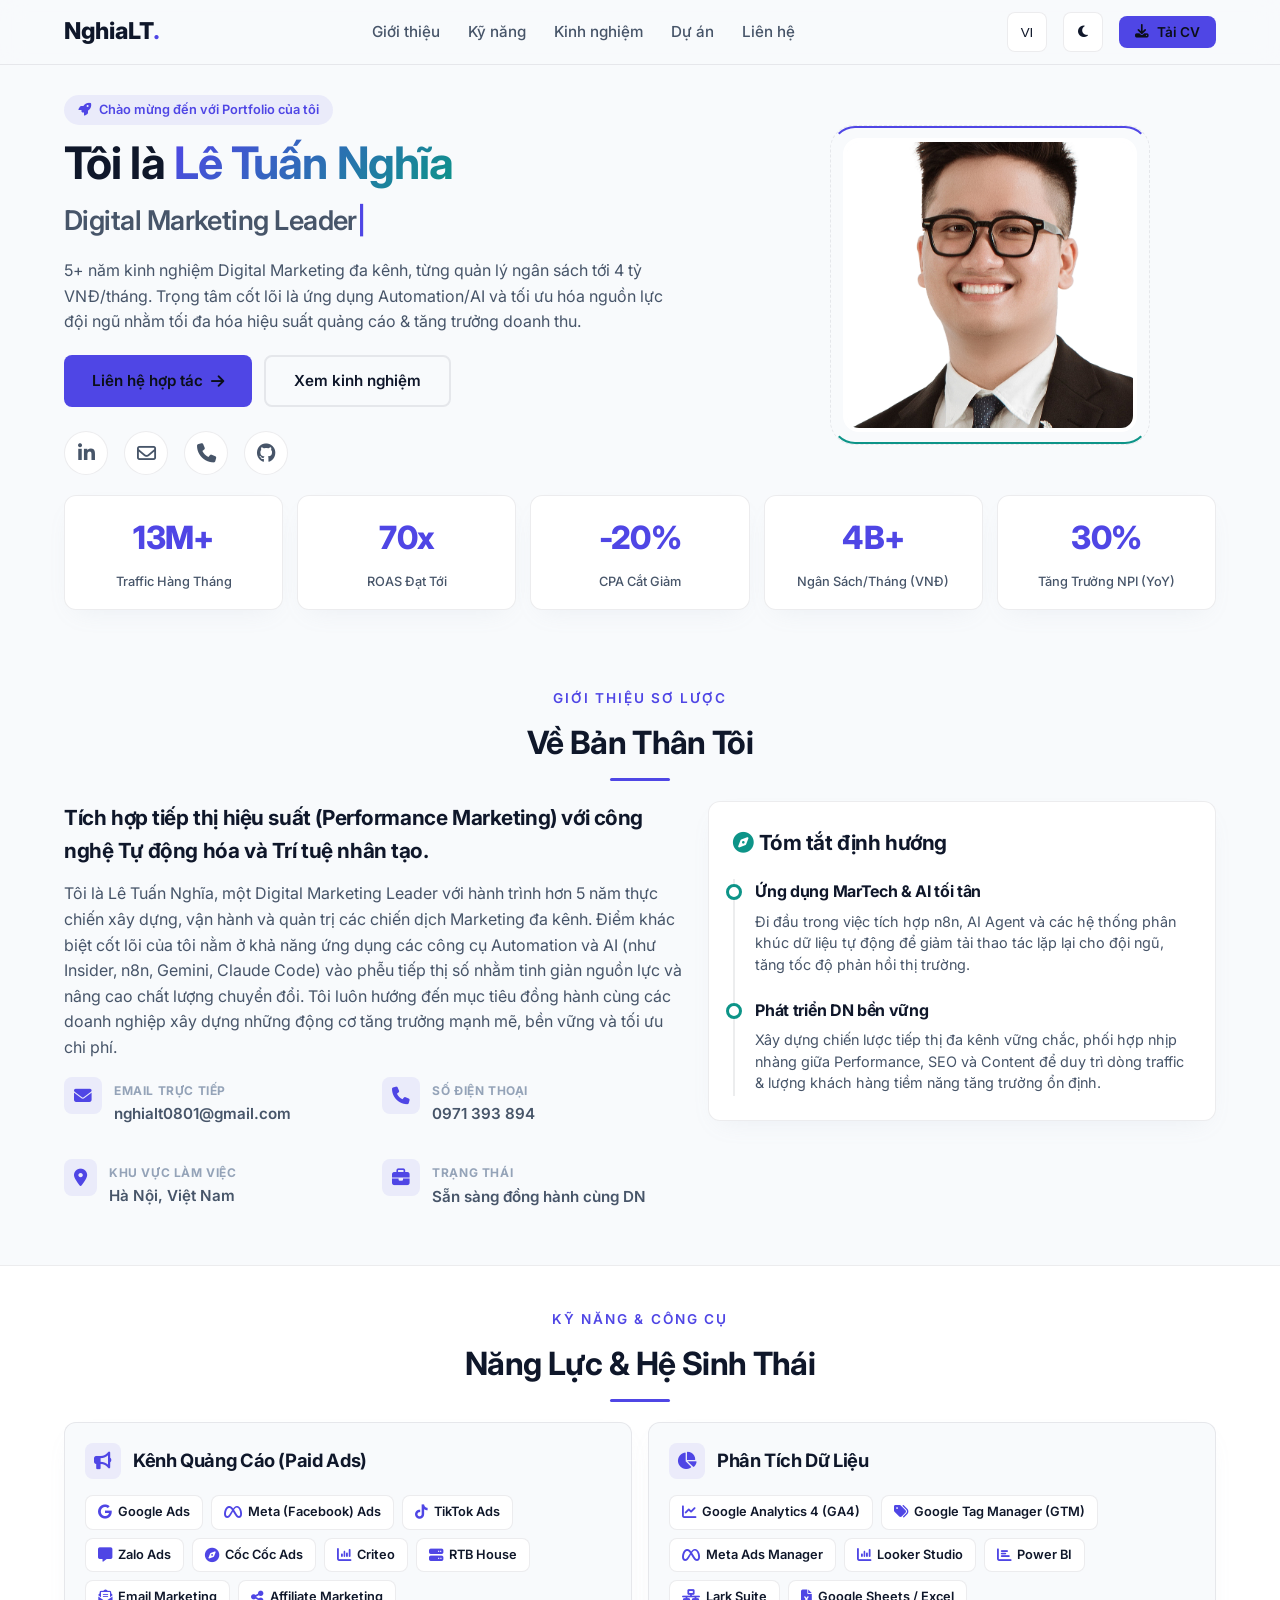
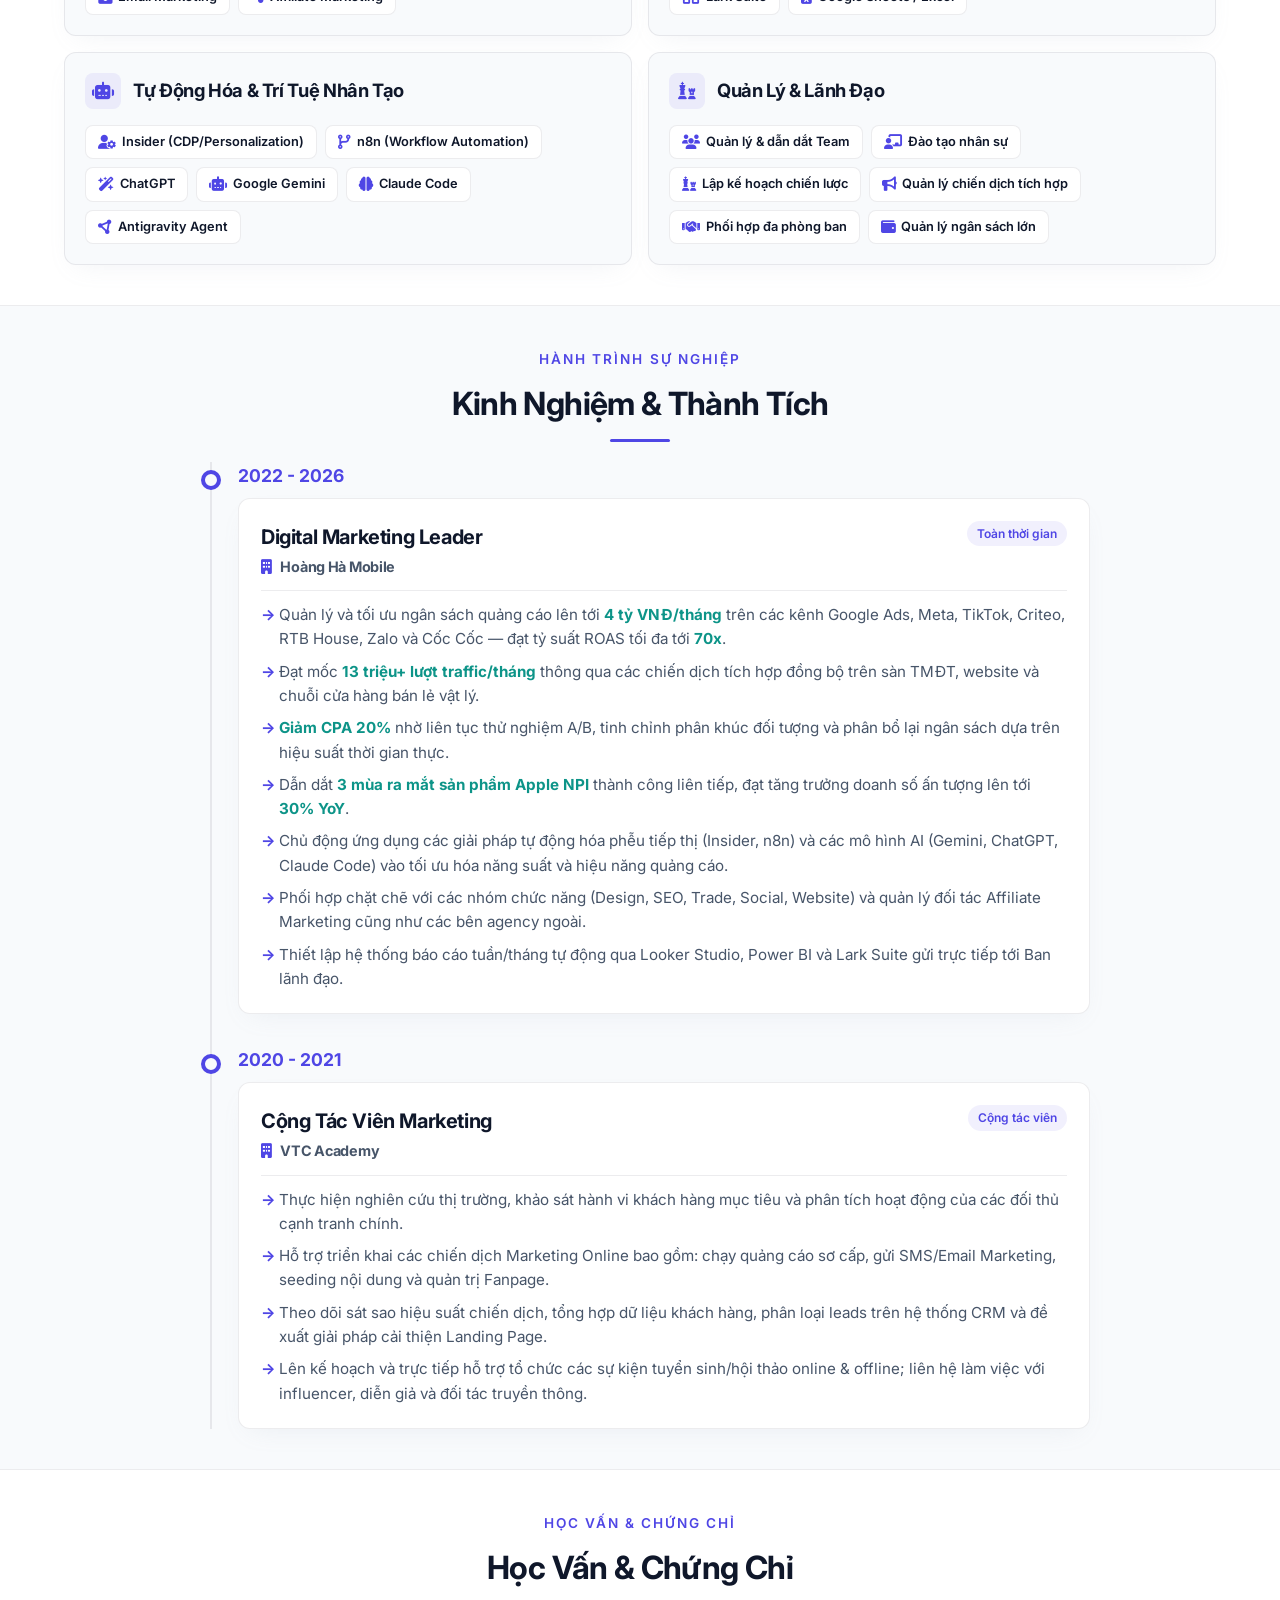
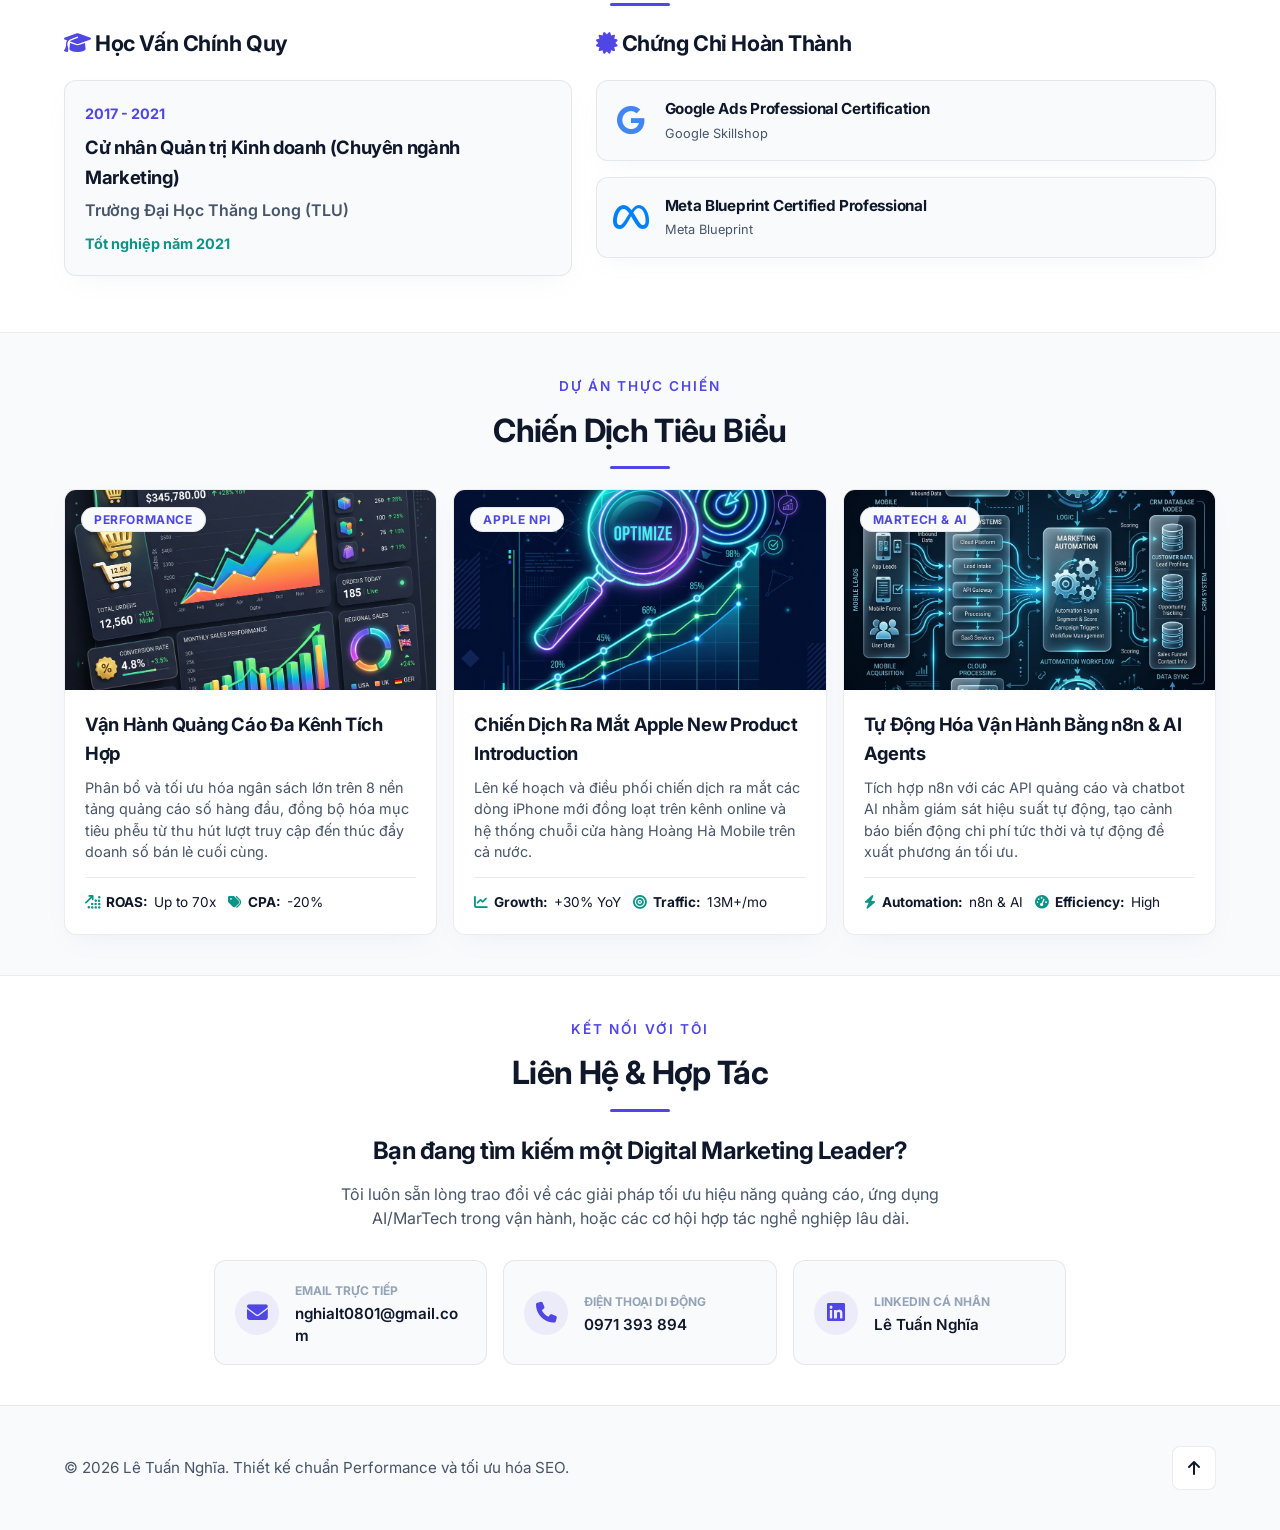
==== commit 8dcdd213: "Add files via upload" ====
--- a/index.html
+++ b/index.html
@@ -7,7 +7,7 @@
     <!-- Google Fonts -->
     <link rel="preconnect" href="https://fonts.googleapis.com">
     <link rel="preconnect" href="https://fonts.gstatic.com" crossorigin>
-    <link href="https://fonts.googleapis.com/css2?family=Outfit:wght@300;400;500;600;700;800&family=Plus+Jakarta+Sans:wght@300;400;500;600;700;800&display=swap" rel="stylesheet">
+    <link href="https://fonts.googleapis.com/css2?family=Inter:wght@300;400;500;600;700;800&display=swap" rel="stylesheet">
     <!-- FontAwesome Icons -->
     <link rel="stylesheet" href="https://cdnjs.cloudflare.com/ajax/libs/font-awesome/6.4.0/css/all.min.css">
     <!-- Custom CSS -->
@@ -103,10 +103,9 @@
                         </a>
                     </div>
 
-                    <!-- Social Icons -->
                     <div class="social-links">
-                        <a href="https://linkedin.com" target="_blank" aria-label="LinkedIn"><i class="fa-brands fa-linkedin-in"></i></a>
-                        <a href="mailto:nghialt0801@gmail.com" aria-label="Email"><i class="fa-regular fa-envelope"></i></a>
+                        <a href="https://www.linkedin.com/in/l%C3%AA-tu%E1%BA%A5n-ngh%C4%A9a-21012b215/" target="_blank" aria-label="LinkedIn"><i class="fa-brands fa-linkedin-in"></i></a>
+                        <a href="mailto:nghialt0801@gmail.com?subject=Cooperation%20Request%20-%20Le%20Tuan%20Nghia%20Digital%20Marketing%20Leader&body=Hi%20Nghia,%0D%0A%0D%0AI%20visited%20your%20portfolio%20and%20would%20like%20to%20connect%20with%20you%20regarding%20a%20potential%20collaboration.%0D%0A%0D%0ABest%20regards," aria-label="Email"><i class="fa-regular fa-envelope"></i></a>
                         <a href="tel:0971393894" aria-label="Phone"><i class="fa-solid fa-phone"></i></a>
                         <a href="https://github.com" target="_blank" aria-label="Github"><i class="fa-brands fa-github"></i></a>
                     </div>
@@ -183,7 +182,9 @@
                             <div>
                                 <span class="info-title lang-vi">Email trực tiếp</span>
                                 <span class="info-title lang-en">Direct Email</span>
-                                <p class="info-value">nghialt0801@gmail.com</p>
+                                <p class="info-value">
+                                    <a href="mailto:nghialt0801@gmail.com?subject=Cooperation%20Request%20-%20Le%20Tuan%20Nghia%20Digital%20Marketing%20Leader&body=Hi%20Nghia,%0D%0A%0D%0AI%20visited%20your%20portfolio%20and%20would%20like%20to%20connect%20with%20you%20regarding%20a%20potential%20collaboration.%0D%0A%0D%0ABest%20regards," title="Gửi email cho Lê Tuấn Nghĩa">nghialt0801@gmail.com</a>
+                                </p>
                             </div>
                         </div>
                         <div class="info-item">
@@ -191,7 +192,9 @@
                             <div>
                                 <span class="info-title lang-vi">Số điện thoại</span>
                                 <span class="info-title lang-en">Phone Number</span>
-                                <p class="info-value">0971 393 894</p>
+                                <p class="info-value">
+                                    <a href="tel:0971393894" title="Gọi điện cho Lê Tuấn Nghĩa">0971 393 894</a>
+                                </p>
                             </div>
                         </div>
                         <div class="info-item">
@@ -574,71 +577,45 @@
                 <div class="divider"></div>
             </div>
 
-            <div class="grid-container contact-grid">
-                <div class="contact-info-block">
+            <div class="grid-container contact-container">
+                <div class="contact-info-center">
                     <h3 class="lang-vi">Bạn đang tìm kiếm một Digital Marketing Leader?</h3>
                     <h3 class="lang-en">Looking for a Digital Marketing Leader?</h3>
-                    <p class="lang-vi">Hãy gửi thông điệp cho tôi! Tôi luôn sẵn lòng trao đổi về các giải pháp tối ưu hiệu năng quảng cáo, ứng dụng AI/MarTech trong vận hành, hoặc các cơ hội hợp tác nghề nghiệp lâu dài.</p>
-                    <p class="lang-en">Send me a message! I'm always open to discussing performance ad optimization, AI/MarTech workflows, or long-term career partnerships.</p>
+                    <p class="lang-vi">Tôi luôn sẵn lòng trao đổi về các giải pháp tối ưu hiệu năng quảng cáo, ứng dụng AI/MarTech trong vận hành, hoặc các cơ hội hợp tác nghề nghiệp lâu dài.</p>
+                    <p class="lang-en">I'm always open to discussing performance ad optimization, AI/MarTech workflows, or long-term career partnerships.</p>
                     
-                    <div class="contact-methods">
-                        <div class="method-card">
-                            <i class="fa-solid fa-envelope"></i>
-                            <div>
-                                <span class="lang-vi">Email trực tiếp</span>
-                                <span class="lang-en">Direct Email</span>
-                                <p>nghialt0801@gmail.com</p>
-                            </div>
-                        </div>
-                        <div class="method-card">
-                            <i class="fa-solid fa-phone"></i>
-                            <div>
-                                <span class="lang-vi">Điện thoại di động</span>
-                                <span class="lang-en">Mobile Phone</span>
-                                <p>0971 393 894</p>
-                            </div>
-                        </div>
-                        <div class="method-card">
-                            <i class="fa-brands fa-linkedin"></i>
-                            <div>
-                                <span class="lang-vi">LinkedIn cá nhân</span>
-                                <span class="lang-en">Professional LinkedIn</span>
-                                <p>linkedin.com/in/nghialt0801</p>
-                            </div>
-                        </div>
-                    </div>
-                </div>
-
-                <div class="contact-form-block">
-                    <form id="contact-form">
-                        <div class="form-group-row">
-                            <div class="form-group">
-                                <label for="form-name" class="lang-vi">Họ & Tên</label>
-                                <label for="form-name" class="lang-en">Your Name</label>
-                                <input type="text" id="form-name" required placeholder="Nguyễn Văn A" data-en-placeholder="John Doe" data-vi-placeholder="Nguyễn Văn A">
-                            </div>
-                            <div class="form-group">
-                                <label for="form-email">Email</label>
-                                <input type="email" id="form-email" required placeholder="email@example.com" data-en-placeholder="john@example.com" data-vi-placeholder="email@example.com">
-                            </div>
-                        </div>
-                        <div class="form-group">
-                            <label for="form-subject" class="lang-vi">Tiêu đề tin nhắn</label>
-                            <label for="form-subject" class="lang-en">Subject</label>
-                            <input type="text" id="form-subject" required placeholder="Hợp tác chiến dịch..." data-en-placeholder="Partnership project..." data-vi-placeholder="Hợp tác chiến dịch...">
-                        </div>
-                        <div class="form-group">
-                            <label for="form-message" class="lang-vi">Nội dung chi tiết</label>
-                            <label for="form-message" class="lang-en">Message</label>
-                            <textarea id="form-message" rows="5" required placeholder="Tôi muốn trao đổi về..." data-en-placeholder="Hi Nghia, I'd like to talk about..." data-vi-placeholder="Tôi muốn trao đổi về..."></textarea>
-                        </div>
-                        
-                        <button type="submit" class="btn btn-primary btn-block">
-                            <span class="lang-vi"><i class="fa-solid fa-paper-plane"></i> Gửi Tin Nhắn</span>
-                            <span class="lang-en"><i class="fa-solid fa-paper-plane"></i> Send Message</span>
-                        </button>
-                    </form>
-                    <div id="form-alert" class="form-alert hidden"></div>
+                    <div class="contact-methods-grid">
+                        <a href="mailto:nghialt0801@gmail.com?subject=Cooperation%20Request%20-%20Le%20Tuan%20Nghia%20Digital%20Marketing%20Leader&body=Hi%20Nghia,%0D%0A%0D%0AI%20visited%20your%20portfolio%20and%20would%20like%20to%20connect%20with%20you%20regarding%20a%20potential%20collaboration.%0D%0A%0D%0ABest%20regards," class="method-card-link">
+                            <div class="method-card">
+                                <i class="fa-solid fa-envelope"></i>
+                                <div>
+                                    <span class="lang-vi">Email trực tiếp</span>
+                                    <span class="lang-en">Direct Email</span>
+                                    <p>nghialt0801@gmail.com</p>
+                                </div>
+                            </div>
+                        </a>
+                        <a href="tel:0971393894" class="method-card-link">
+                            <div class="method-card">
+                                <i class="fa-solid fa-phone"></i>
+                                <div>
+                                    <span class="lang-vi">Điện thoại di động</span>
+                                    <span class="lang-en">Mobile Phone</span>
+                                    <p>0971 393 894</p>
+                                </div>
+                            </div>
+                        </a>
+                        <a href="https://www.linkedin.com/in/l%C3%AA-tu%E1%BA%A5n-ngh%C4%A9a-21012b215/" target="_blank" class="method-card-link">
+                            <div class="method-card">
+                                <i class="fa-brands fa-linkedin"></i>
+                                <div>
+                                    <span class="lang-vi">LinkedIn cá nhân</span>
+                                    <span class="lang-en">Professional LinkedIn</span>
+                                    <p>Lê Tuấn Nghĩa</p>
+                                </div>
+                            </div>
+                        </a>
+                    </div>
                 </div>
             </div>
         </section>
--- a/css/style.css
+++ b/css/style.css
@@ -3,58 +3,58 @@
    ========================================================================== */
 :root {
     /* Fonts */
-    --font-heading: 'Outfit', sans-serif;
-    --font-body: 'Plus Jakarta Sans', sans-serif;
+    --font-heading: 'Inter', sans-serif;
+    --font-body: 'Inter', sans-serif;
 
     /* Theme Variables - Default Dark Mode */
-    --bg-primary: #0b0f19;       /* Deep Dark Navy */
-    --bg-secondary: #131b2e;     /* Slate Navy Card Background */
-    --bg-navbar: rgba(11, 15, 25, 0.8);
+    --bg-primary: #0f172a;       /* Slate 900 */
+    --bg-secondary: #1e293b;     /* Slate 800 Card Background */
+    --bg-navbar: rgba(15, 23, 42, 0.85);
     --border-color: rgba(255, 255, 255, 0.08);
     
-    --text-primary: #f3f4f6;     /* Pure Light Gray */
-    --text-secondary: #9ca3af;   /* Muted Slate Gray */
-    --text-muted: #6b7280;       /* Darker Muted */
+    --text-primary: #f8fafc;     /* Slate 50 */
+    --text-secondary: #cbd5e1;   /* Slate 300 */
+    --text-muted: #64748b;       /* Slate 500 */
     
-    --primary: #00e5ff;          /* Neon Cyan/Teal (Growth/Marketing Accent) */
-    --primary-hover: #00b8cc;
-    --primary-rgba: rgba(0, 229, 255, 0.15);
+    --primary: #6366f1;          /* Indigo 500 */
+    --primary-hover: #4f46e5;    /* Indigo 600 */
+    --primary-rgba: rgba(99, 102, 241, 0.15);
     
-    --accent: #ffb703;           /* Gold/Amber (Achievement, Leadership Accent) */
-    --accent-rgba: rgba(255, 183, 3, 0.15);
+    --accent: #14b8a6;           /* Teal 500 */
+    --accent-rgba: rgba(20, 184, 166, 0.15);
     
     --success: #10b981;          /* Green for conversions */
     --danger: #ef4444;
     
-    --card-shadow: 0 10px 30px -15px rgba(0, 0, 0, 0.5);
-    --glass-shadow: 0 8px 32px 0 rgba(0, 0, 0, 0.37);
-    --transition: all 0.35s cubic-bezier(0.4, 0, 0.2, 1);
+    --card-shadow: 0 10px 25px -12px rgba(0, 0, 0, 0.3);
+    --glass-shadow: 0 8px 32px 0 rgba(0, 0, 0, 0.25);
+    --transition: all 0.25s cubic-bezier(0.4, 0, 0.2, 1);
     
     --border-radius-sm: 8px;
-    --border-radius-md: 16px;
-    --border-radius-lg: 24px;
+    --border-radius-md: 12px;
+    --border-radius-lg: 20px;
 }
 
 [data-theme="light"] {
     /* Light Mode Variables */
-    --bg-primary: #f8fafc;       /* Light Ice Blue/White */
+    --bg-primary: #f8fafc;       /* Slate 50 Background */
     --bg-secondary: #ffffff;     /* Pure White Card */
     --bg-navbar: rgba(248, 250, 252, 0.85);
-    --border-color: rgba(0, 0, 0, 0.06);
+    --border-color: rgba(15, 23, 42, 0.08);
     
-    --text-primary: #0f172a;     /* Dark Slate */
-    --text-secondary: #475569;   /* Muted Slate */
-    --text-muted: #94a3b8;
+    --text-primary: #0f172a;     /* Slate 900 */
+    --text-secondary: #475569;   /* Slate 600 */
+    --text-muted: #94a3b8;       /* Slate 400 */
     
-    --primary: #0ea5e9;          /* Premium Ocean Blue */
-    --primary-hover: #0284c7;
-    --primary-rgba: rgba(14, 165, 233, 0.1);
+    --primary: #4f46e5;          /* Indigo 600 */
+    --primary-hover: #3730a3;    /* Indigo 800 */
+    --primary-rgba: rgba(79, 70, 229, 0.08);
     
-    --accent: #d97706;           /* Premium Bronze/Amber */
-    --accent-rgba: rgba(217, 119, 6, 0.1);
+    --accent: #0d9488;           /* Teal 600 */
+    --accent-rgba: rgba(13, 148, 136, 0.08);
     
-    --card-shadow: 0 10px 30px -15px rgba(148, 163, 184, 0.2);
-    --glass-shadow: 0 8px 32px 0 rgba(148, 163, 184, 0.15);
+    --card-shadow: 0 10px 25px -12px rgba(148, 163, 184, 0.15);
+    --glass-shadow: 0 8px 32px 0 rgba(148, 163, 184, 0.1);
 }
 
 /* ==========================================================================
@@ -126,18 +126,18 @@
 
 .section-header {
     text-align: center;
-    margin-bottom: 60px;
+    margin-bottom: 20px;
 }
 
 .section-title {
-    font-size: 2.5rem;
-    margin-top: 8px;
+    font-size: 2rem;
+    margin-top: 6px;
     text-transform: capitalize;
 }
 
 .section-subtitle {
     font-family: var(--font-heading);
-    font-size: 0.9rem;
+    font-size: 0.85rem;
     font-weight: 600;
     text-transform: uppercase;
     letter-spacing: 0.15em;
@@ -146,10 +146,10 @@
 
 .divider {
     width: 60px;
-    height: 4px;
+    height: 3px;
     background: var(--primary);
-    margin: 16px auto 0;
-    border-radius: 2px;
+    margin: 10px auto 0;
+    border-radius: 1.5px;
 }
 
 /* ==========================================================================
@@ -241,14 +241,14 @@
 .nav-container {
     max-width: 1200px;
     margin: 0 auto;
-    padding: 20px 24px;
+    padding: 12px 24px;
     display: flex;
     align-items: center;
     justify-content: space-between;
 }
 
 .logo {
-    font-size: 1.8rem;
+    font-size: 1.45rem;
     font-weight: 800;
     color: var(--text-primary);
 }
@@ -258,7 +258,7 @@
 
 .nav-menu {
     display: flex;
-    gap: 32px;
+    gap: 28px;
 }
 
 .nav-link {
@@ -352,14 +352,14 @@
    HERO SECTION
    ========================================================================== */
 .hero-section {
-    padding: 160px 0 80px;
+    padding: 95px 0 35px;
     position: relative;
     overflow: hidden;
 }
 
 .hero-grid {
     grid-template-columns: 1.2fr 0.8fr;
-    gap: 60px;
+    gap: 24px;
     align-items: center;
 }
 
@@ -369,25 +369,25 @@
     gap: 8px;
     background-color: var(--primary-rgba);
     color: var(--primary);
-    padding: 6px 16px;
+    padding: 5px 14px;
     border-radius: 50px;
-    font-size: 0.85rem;
+    font-size: 0.8rem;
     font-weight: 600;
-    margin-bottom: 24px;
+    margin-bottom: 14px;
 }
 
 .hero-title {
-    font-size: 3.5rem;
+    font-size: 2.8rem;
     line-height: 1.1;
+    margin-bottom: 10px;
+}
+
+.hero-subtitle {
+    font-size: 1.7rem;
+    color: var(--text-secondary);
     margin-bottom: 16px;
-}
-
-.hero-subtitle {
-    font-size: 2rem;
-    color: var(--text-secondary);
-    margin-bottom: 24px;
     font-weight: 600;
-    min-height: 50px; /* Prevent layout shifting */
+    min-height: 40px; /* Prevent layout shifting */
 }
 .cursor {
     color: var(--primary);
@@ -396,15 +396,15 @@
 
 .hero-desc {
     color: var(--text-secondary);
-    font-size: 1.1rem;
-    margin-bottom: 40px;
+    font-size: 1rem;
+    margin-bottom: 20px;
     max-width: 600px;
 }
 
 .hero-cta {
     display: flex;
-    gap: 16px;
-    margin-bottom: 40px;
+    gap: 12px;
+    margin-bottom: 24px;
 }
 
 .social-links {
@@ -440,7 +440,7 @@
     position: relative;
     width: 320px;
     height: 320px;
-    border-radius: 50%;
+    border-radius: 24px;
     padding: 12px;
     border: 1px dashed var(--border-color);
 }
@@ -450,53 +450,65 @@
     left: 0;
     width: 100%;
     height: 100%;
-    border-radius: 50%;
+    border-radius: 24px;
     border: 2px solid transparent;
     border-top-color: var(--primary);
     border-bottom-color: var(--accent);
-    animation: rotate 15s linear infinite;
+    animation: borderPulse 4s ease-in-out infinite alternate;
 }
 .profile-img {
     width: 100%;
     height: 100%;
-    border-radius: 50%;
+    border-radius: 16px;
     object-fit: cover;
     background-color: var(--bg-secondary);
     border: 4px solid var(--bg-secondary);
 }
 
+@keyframes borderPulse {
+    0% {
+        transform: scale(0.98);
+        opacity: 0.8;
+    }
+    100% {
+        transform: scale(1.02);
+        opacity: 1;
+        box-shadow: 0 0 20px var(--primary-rgba);
+    }
+}
+
 /* Stats Board */
 .stats-container {
     max-width: 1200px;
-    margin: 60px auto 0;
+    margin: 20px auto 0;
     padding: 0 24px;
     display: grid;
     grid-template-columns: repeat(5, 1fr);
-    gap: 20px;
+    gap: 14px;
 }
 .stat-card {
     background-color: var(--bg-secondary);
     border: 1px solid var(--border-color);
-    padding: 30px;
+    padding: 16px;
     border-radius: var(--border-radius-md);
     text-align: center;
     box-shadow: var(--card-shadow);
     transition: var(--transition);
 }
 .stat-card:hover {
-    transform: translateY(-5px);
+    transform: translateY(-3px);
     border-color: var(--primary-rgba);
-    box-shadow: 0 15px 30px -10px var(--primary-rgba);
+    box-shadow: 0 10px 20px -10px var(--primary-rgba);
 }
 .stat-num {
-    font-size: 2.5rem;
+    font-size: 2rem;
     font-weight: 800;
     color: var(--primary);
-    margin-bottom: 8px;
+    margin-bottom: 4px;
 }
 .stat-label {
     color: var(--text-secondary);
-    font-size: 0.9rem;
+    font-size: 0.8rem;
     font-weight: 500;
 }
 
@@ -504,43 +516,43 @@
    ABOUT SECTION
    ========================================================================== */
 .about-section {
-    padding: 100px 0;
+    padding: 40px 0;
 }
 .about-grid {
     grid-template-columns: 1.1fr 0.9fr;
-    gap: 60px;
+    gap: 24px;
     align-items: start;
 }
 .about-lead {
-    font-size: 1.5rem;
+    font-size: 1.3rem;
     color: var(--text-primary);
-    margin-bottom: 24px;
+    margin-bottom: 14px;
 }
 .about-content p {
     color: var(--text-secondary);
-    margin-bottom: 30px;
+    margin-bottom: 16px;
 }
 
 .info-grid {
     display: grid;
     grid-template-columns: repeat(2, 1fr);
-    gap: 24px;
+    gap: 16px;
 }
 .info-item {
     display: flex;
-    gap: 16px;
+    gap: 12px;
     align-items: flex-start;
 }
 .info-icon {
-    font-size: 1.3rem;
+    font-size: 1.1rem;
     color: var(--primary);
     background-color: var(--primary-rgba);
-    padding: 12px;
+    padding: 10px;
     border-radius: var(--border-radius-sm);
 }
 .info-title {
     display: block;
-    font-size: 0.8rem;
+    font-size: 0.75rem;
     text-transform: uppercase;
     color: var(--text-muted);
     font-weight: 700;
@@ -549,22 +561,32 @@
 .info-value {
     color: var(--text-primary);
     font-weight: 600;
+    font-size: 0.95rem;
+}
+.info-value a {
+    color: inherit;
+    text-decoration: none;
+    transition: var(--transition);
+}
+.info-value a:hover {
+    color: var(--primary);
+    text-decoration: underline;
 }
 
 /* About - Career Direction Card */
 .about-card {
     background-color: var(--bg-secondary);
     border: 1px solid var(--border-color);
-    padding: 40px;
+    padding: 24px;
     border-radius: var(--border-radius-md);
     box-shadow: var(--card-shadow);
 }
 .card-heading {
-    font-size: 1.5rem;
-    margin-bottom: 32px;
-    display: flex;
-    align-items: center;
-    gap: 12px;
+    font-size: 1.3rem;
+    margin-bottom: 20px;
+    display: flex;
+    align-items: center;
+    gap: 10px;
 }
 .card-heading i {
     color: var(--accent);
@@ -573,18 +595,18 @@
 .timeline-small {
     position: relative;
     border-left: 2px solid var(--border-color);
-    padding-left: 24px;
+    padding-left: 20px;
 }
 .timeline-small-item {
     position: relative;
-    margin-bottom: 30px;
+    margin-bottom: 20px;
 }
 .timeline-small-item:last-child {
     margin-bottom: 0;
 }
 .timeline-small-marker {
     position: absolute;
-    left: -33px;
+    left: -29px;
     top: 5px;
     width: 16px;
     height: 16px;
@@ -593,12 +615,12 @@
     border: 3px solid var(--accent);
 }
 .timeline-small-content h4 {
-    font-size: 1.05rem;
-    margin-bottom: 8px;
+    font-size: 1rem;
+    margin-bottom: 6px;
     color: var(--text-primary);
 }
 .timeline-small-content p {
-    font-size: 0.95rem;
+    font-size: 0.9rem;
     color: var(--text-secondary);
     line-height: 1.5;
 }
@@ -607,19 +629,19 @@
    SKILLS SECTION (Progress Bars)
    ========================================================================== */
 .skills-section {
-    padding: 100px 0;
+    padding: 40px 0;
     background-color: var(--bg-secondary);
     border-top: 1px solid var(--border-color);
     border-bottom: 1px solid var(--border-color);
 }
 .skills-grid {
     grid-template-columns: repeat(2, 1fr);
-    gap: 32px;
+    gap: 16px;
 }
 .skill-category-card {
     background-color: var(--bg-primary);
     border: 1px solid var(--border-color);
-    padding: 30px;
+    padding: 20px;
     border-radius: var(--border-radius-md);
     box-shadow: var(--card-shadow);
     transition: var(--transition);
@@ -631,44 +653,44 @@
 .category-header {
     display: flex;
     align-items: center;
-    gap: 16px;
-    margin-bottom: 28px;
+    gap: 12px;
+    margin-bottom: 16px;
 }
 .category-icon-wrapper {
     display: flex;
     align-items: center;
     justify-content: center;
-    width: 44px;
-    height: 44px;
+    width: 36px;
+    height: 36px;
     border-radius: var(--border-radius-sm);
     background-color: var(--primary-rgba);
     color: var(--primary);
-    font-size: 1.25rem;
+    font-size: 1.1rem;
 }
 .category-header h3 {
-    font-size: 1.25rem;
+    font-size: 1.15rem;
 }
 
 .skill-badges-container {
     display: flex;
     flex-wrap: wrap;
-    gap: 10px;
+    gap: 8px;
 }
 .skill-badge {
     display: inline-flex;
     align-items: center;
-    gap: 8px;
+    gap: 6px;
     background-color: var(--bg-secondary);
     border: 1px solid var(--border-color);
-    padding: 8px 14px;
+    padding: 6px 12px;
     border-radius: var(--border-radius-sm);
-    font-size: 0.85rem;
+    font-size: 0.8rem;
     font-weight: 600;
     transition: var(--transition);
 }
 .skill-badge i {
     color: var(--primary);
-    font-size: 1rem;
+    font-size: 0.9rem;
     width: auto;
     text-align: left;
 }
@@ -689,18 +711,18 @@
    EXPERIENCE SECTION (Vertical Timeline)
    ========================================================================== */
 .experience-section {
-    padding: 100px 0;
+    padding: 40px 0;
 }
 .timeline {
     position: relative;
     max-width: 900px;
     margin: 0 auto;
-    padding-left: 24px;
+    padding-left: 20px;
 }
 .timeline::before {
     content: '';
     position: absolute;
-    left: 24px;
+    left: 20px;
     top: 0;
     width: 2px;
     height: 100%;
@@ -708,8 +730,8 @@
 }
 .timeline-item {
     position: relative;
-    margin-bottom: 60px;
-    padding-left: 32px;
+    margin-bottom: 32px;
+    padding-left: 28px;
 }
 .timeline-item:last-child {
     margin-bottom: 0;
@@ -742,13 +764,13 @@
 .timeline-content {
     background-color: var(--bg-secondary);
     border: 1px solid var(--border-color);
-    padding: 35px;
+    padding: 22px;
     border-radius: var(--border-radius-md);
     box-shadow: var(--card-shadow);
     transition: var(--transition);
 }
 .timeline-content:hover {
-    transform: translateY(-5px);
+    transform: translateY(-3px);
     border-color: var(--primary-rgba);
 }
 
@@ -757,19 +779,19 @@
     justify-content: space-between;
     align-items: flex-start;
     flex-wrap: wrap;
-    gap: 16px;
-    margin-bottom: 20px;
-    padding-bottom: 20px;
+    gap: 12px;
+    margin-bottom: 12px;
+    padding-bottom: 12px;
     border-bottom: 1px solid var(--border-color);
 }
 .job-title {
-    font-size: 1.4rem;
+    font-size: 1.25rem;
     color: var(--text-primary);
 }
 .job-company {
     color: var(--text-secondary);
-    font-size: 0.95rem;
-    margin-top: 4px;
+    font-size: 0.9rem;
+    margin-top: 2px;
 }
 .job-company i {
     color: var(--primary);
@@ -778,21 +800,22 @@
 .job-badge {
     background-color: var(--primary-rgba);
     color: var(--primary);
-    font-size: 0.8rem;
+    font-size: 0.75rem;
     font-weight: 600;
-    padding: 4px 12px;
+    padding: 3px 10px;
     border-radius: 50px;
 }
 
 .job-details {
     display: flex;
     flex-direction: column;
-    gap: 12px;
+    gap: 8px;
     color: var(--text-secondary);
+    font-size: 0.95rem;
 }
 .job-details > li {
     position: relative;
-    padding-left: 20px;
+    padding-left: 18px;
 }
 .job-details > li::before {
     content: '→';
@@ -803,11 +826,11 @@
     font-weight: 700;
 }
 .job-details ul {
-    margin-top: 10px;
+    margin-top: 6px;
     display: flex;
     flex-direction: column;
-    gap: 8px;
-    padding-left: 20px;
+    gap: 6px;
+    padding-left: 18px;
 }
 .job-details ul li {
     list-style-type: disc;
@@ -820,22 +843,22 @@
    EDUCATION & CERTIFICATIONS
    ========================================================================== */
 .education-section {
-    padding: 100px 0;
+    padding: 40px 0;
     background-color: var(--bg-secondary);
     border-top: 1px solid var(--border-color);
     border-bottom: 1px solid var(--border-color);
 }
 .education-grid {
     grid-template-columns: 0.9fr 1.1fr;
-    gap: 60px;
+    gap: 24px;
     align-items: start;
 }
 .block-title {
-    font-size: 1.6rem;
-    margin-bottom: 30px;
-    display: flex;
-    align-items: center;
-    gap: 12px;
+    font-size: 1.35rem;
+    margin-bottom: 20px;
+    display: flex;
+    align-items: center;
+    gap: 10px;
 }
 .block-title i {
     color: var(--primary);
@@ -844,9 +867,9 @@
 .edu-card {
     background-color: var(--bg-primary);
     border: 1px solid var(--border-color);
-    padding: 30px;
+    padding: 20px;
     border-radius: var(--border-radius-md);
-    margin-bottom: 24px;
+    margin-bottom: 16px;
     box-shadow: var(--card-shadow);
     transition: var(--transition);
 }
@@ -883,10 +906,10 @@
 .cert-card {
     display: flex;
     align-items: center;
-    gap: 20px;
+    gap: 16px;
     background-color: var(--bg-primary);
     border: 1px solid var(--border-color);
-    padding: 24px;
+    padding: 16px;
     border-radius: var(--border-radius-md);
     box-shadow: var(--card-shadow);
     transition: var(--transition);
@@ -896,29 +919,29 @@
     border-color: var(--primary-rgba);
 }
 .cert-brand-icon {
-    font-size: 2.2rem;
-    width: 48px;
+    font-size: 1.8rem;
+    width: 36px;
     text-align: center;
 }
 .cert-name {
-    font-size: 1.05rem;
+    font-size: 0.95rem;
     font-weight: 700;
 }
 .cert-org {
     color: var(--text-secondary);
-    font-size: 0.85rem;
-    margin-top: 4px;
+    font-size: 0.8rem;
+    margin-top: 2px;
 }
 
 /* ==========================================================================
    PROJECTS SECTION
    ========================================================================== */
 .projects-section {
-    padding: 100px 0;
+    padding: 40px 0;
 }
 .projects-grid {
     grid-template-columns: repeat(3, 1fr);
-    gap: 30px;
+    gap: 16px;
 }
 .project-card {
     background-color: var(--bg-secondary);
@@ -929,9 +952,9 @@
     transition: var(--transition);
 }
 .project-card:hover {
-    transform: translateY(-8px);
+    transform: translateY(-4px);
     border-color: var(--primary-rgba);
-    box-shadow: 0 20px 40px -15px var(--primary-rgba);
+    box-shadow: 0 10px 20px -10px var(--primary-rgba);
 }
 
 .project-img-wrapper {
@@ -966,26 +989,26 @@
 }
 
 .project-content {
-    padding: 30px;
+    padding: 20px;
 }
 .project-name {
-    font-size: 1.25rem;
-    margin-bottom: 12px;
+    font-size: 1.15rem;
+    margin-bottom: 8px;
 }
 .project-desc {
     color: var(--text-secondary);
-    font-size: 0.95rem;
-    margin-bottom: 24px;
+    font-size: 0.9rem;
+    margin-bottom: 14px;
     line-height: 1.5;
 }
 .project-metrics {
     display: flex;
-    gap: 16px;
+    gap: 12px;
     border-top: 1px solid var(--border-color);
-    padding-top: 20px;
+    padding-top: 14px;
 }
 .metric-item {
-    font-size: 0.9rem;
+    font-size: 0.85rem;
     color: var(--text-primary);
     display: flex;
     align-items: center;
@@ -999,61 +1022,85 @@
    CONTACT SECTION
    ========================================================================== */
 .contact-section {
-    padding: 100px 0;
+    padding: 40px 0;
     background-color: var(--bg-secondary);
     border-top: 1px solid var(--border-color);
 }
-.contact-grid {
-    grid-template-columns: 0.9fr 1.1fr;
-    gap: 60px;
-    align-items: start;
-}
-.contact-info-block h3 {
-    font-size: 1.6rem;
-    margin-bottom: 16px;
-}
-.contact-info-block p {
+.contact-container {
+    max-width: 900px;
+    margin: 0 auto;
+    padding: 0 24px;
+}
+.contact-info-center {
+    display: flex;
+    flex-direction: column;
+    align-items: center;
+    text-align: center;
+    width: 100%;
+}
+.contact-info-center h3 {
+    font-size: 1.5rem;
+    margin-bottom: 12px;
+}
+.contact-info-center p {
     color: var(--text-secondary);
-    margin-bottom: 40px;
-}
-
-.contact-methods {
-    display: flex;
-    flex-direction: column;
-    gap: 24px;
+    max-width: 600px;
+    margin-bottom: 30px;
+    line-height: 1.5;
+}
+.contact-methods-grid {
+    display: grid;
+    grid-template-columns: repeat(3, 1fr);
+    gap: 16px;
+    width: 100%;
+}
+.method-card-link {
+    display: block;
+    width: 100%;
+    text-align: left;
 }
 .method-card {
     display: flex;
     align-items: center;
-    gap: 20px;
+    gap: 16px;
     background-color: var(--bg-primary);
     border: 1px solid var(--border-color);
-    padding: 20px 24px;
+    padding: 16px 20px;
     border-radius: var(--border-radius-md);
+    transition: var(--transition);
+    height: 100%;
+}
+.method-card-link:hover .method-card {
+    border-color: var(--primary);
+    transform: translateY(-4px);
+    box-shadow: 0 10px 20px -10px var(--primary-rgba);
 }
 .method-card i {
-    font-size: 1.5rem;
+    font-size: 1.3rem;
     color: var(--primary);
     background-color: var(--primary-rgba);
-    width: 50px;
-    height: 50px;
+    width: 44px;
+    height: 44px;
     border-radius: 50%;
     display: flex;
     align-items: center;
     justify-content: center;
+    flex-shrink: 0;
 }
 .method-card span {
-    font-size: 0.8rem;
+    font-size: 0.75rem;
     text-transform: uppercase;
     color: var(--text-muted);
     font-weight: 700;
     display: block;
+    margin-bottom: 2px;
 }
 .method-card p {
-    font-size: 1.05rem;
+    font-size: 0.95rem;
     font-weight: 600;
     margin-bottom: 0;
     color: var(--text-primary);
+    word-break: break-all;
 }
 
 /* Contact Form Styling */
@@ -1225,6 +1272,13 @@
 }
 
 @media (max-width: 768px) {
+    .nav-container {
+        padding: 8px 16px;
+    }
+    .mobile-nav {
+        top: 54px;
+        height: calc(100vh - 54px);
+    }
     .nav-menu {
         display: none;
     }
@@ -1232,15 +1286,18 @@
         display: block;
     }
     .hero-title {
-        font-size: 2.8rem;
+        font-size: 2.2rem;
     }
     .hero-subtitle {
-        font-size: 1.6rem;
+        font-size: 1.4rem;
     }
     .section-title {
-        font-size: 2rem;
+        font-size: 1.7rem;
     }
     .stats-container {
+        grid-template-columns: repeat(2, 1fr);
+    }
+    .skills-grid {
         grid-template-columns: 1fr;
     }
     .projects-grid {
@@ -1249,14 +1306,51 @@
     .info-grid {
         grid-template-columns: 1fr;
     }
-    .form-group-row {
+    .contact-methods-grid {
         grid-template-columns: 1fr;
-        gap: 0;
+        gap: 12px;
     }
     .footer-container {
         flex-direction: column;
         gap: 20px;
         text-align: center;
+    }
+}
+
+@media (max-width: 480px) {
+    .avatar-wrapper {
+        width: 270px;
+        height: 270px;
+        padding: 8px;
+    }
+    .profile-img {
+        border-radius: 12px;
+    }
+    .hero-title {
+        font-size: 1.8rem;
+    }
+    .hero-subtitle {
+        font-size: 1.15rem;
+    }
+    .section-title {
+        font-size: 1.5rem;
+    }
+    .stats-container {
+        grid-template-columns: 1fr;
+        padding: 16px;
+        gap: 12px;
+    }
+    .stat-card {
+        padding: 12px;
+    }
+    .nav-actions {
+        gap: 8px;
+    }
+    #download-cv span {
+        display: none !important;
+    }
+    #download-cv {
+        padding: 8px 10px;
     }
 }
 
@@ -1347,12 +1441,14 @@
         padding: 0 !important;
         border: none !important;
         margin-left: auto;
+        border-radius: 6px !important;
     }
     .profile-img {
         width: 100px !important;
         height: 100px !important;
         border: 2px solid #e2e8f0 !important;
         filter: grayscale(1) !important;
+        border-radius: 6px !important;
     }
 
     /* Hide Stats counter in print */
@@ -1563,7 +1659,7 @@
         margin-top: 1px !important;
     }
 
-    /* Hide projects section and contact details forms in print to keep it within 2 pages */
+    /* Hide projects section in print to keep it within 2 pages */
     .projects-section {
         display: none !important;
     }
@@ -1572,19 +1668,24 @@
         background-color: transparent !important;
         border: none !important;
     }
-    .contact-grid {
+    .contact-container {
         display: block !important;
     }
-    .contact-info-block h3 {
+    .contact-info-center h3 {
         font-size: 11pt !important;
-    }
-    .contact-info-block p {
-        display: none;
-    }
-    .contact-methods {
+        text-align: left !important;
+        margin-bottom: 8px !important;
+    }
+    .contact-info-center p {
+        display: none !important;
+    }
+    .contact-methods-grid {
         display: flex !important;
         flex-direction: row !important;
         gap: 20px !important;
+    }
+    .method-card-link {
+        text-decoration: none !important;
     }
     .method-card {
         background-color: transparent !important;
@@ -1599,5 +1700,6 @@
     }
     .method-card p {
         font-size: 9pt !important;
-    }
-}
+        color: #0b0f19 !important;
+    }
+}
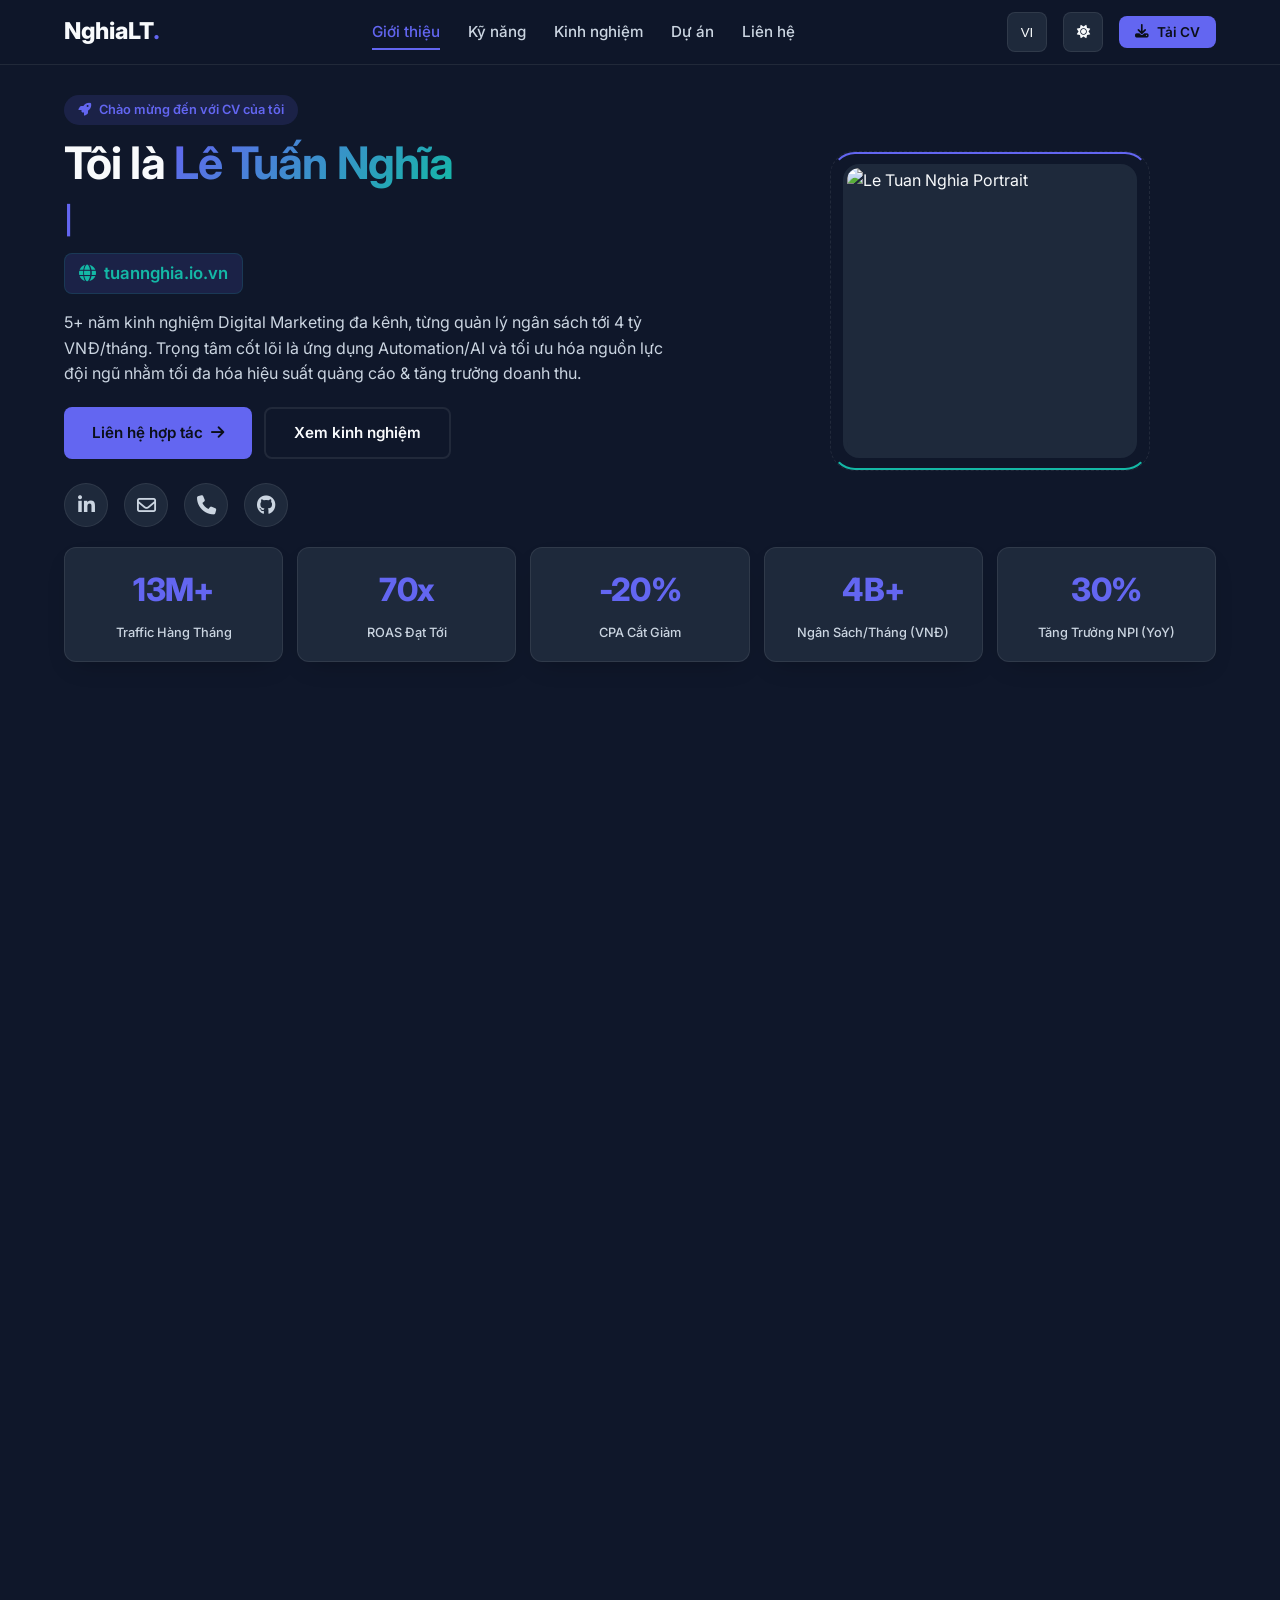
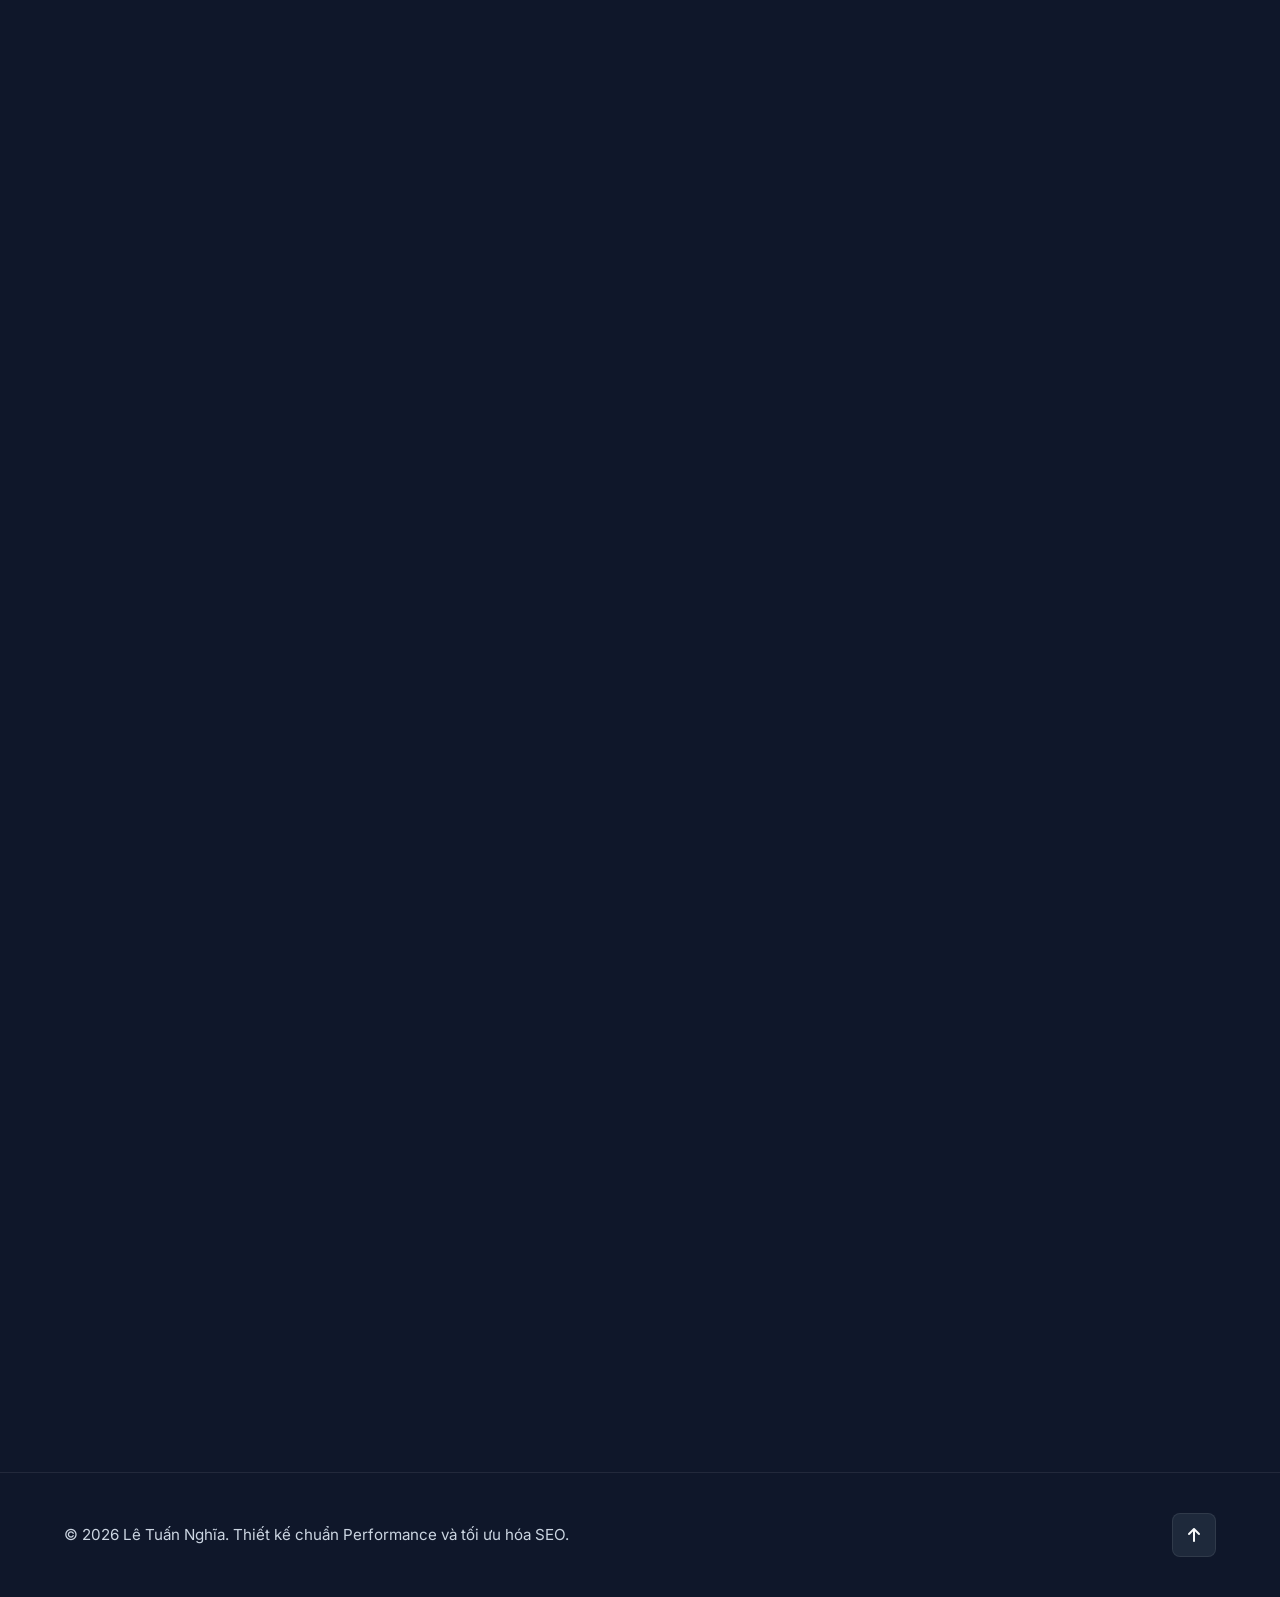
==== commit e4576d21: "Add files via upload" ====
--- a/index.html
+++ b/index.html
@@ -3,7 +3,7 @@
 <head>
     <meta charset="UTF-8">
     <meta name="viewport" content="width=device-width, initial-scale=1.0">
-    <title>Lê Tuấn Nghĩa | Digital Marketing Leader Portfolio</title>
+    <title>Lê Tuấn Nghĩa | Digital Marketing Leader CV</title>
     <!-- Google Fonts -->
     <link rel="preconnect" href="https://fonts.googleapis.com">
     <link rel="preconnect" href="https://fonts.gstatic.com" crossorigin>
@@ -73,8 +73,8 @@
                 <div class="hero-info animate-left">
                     <span class="welcome-badge">
                         <i class="fa-solid fa-rocket"></i>
-                        <span class="lang-vi">Chào mừng đến với Portfolio của tôi</span>
-                        <span class="lang-en">Welcome to my Professional Portfolio</span>
+                        <span class="lang-vi">Chào mừng đến với CV của tôi</span>
+                        <span class="lang-en">Welcome to my CV</span>
                     </span>
                     <h1 class="hero-title">
                         <span class="lang-vi">Tôi là </span><span class="lang-en">I am </span>
@@ -82,7 +82,15 @@
                     </h1>
                     <h2 class="hero-subtitle">
                         <span id="typing-text"></span><span class="cursor">|</span>
+                        <span class="print-subtitle lang-vi">Digital Marketing Leader</span>
+                        <span class="print-subtitle lang-en">Digital Marketing Leader</span>
                     </h2>
+                    
+                    <div class="hero-website-wrapper">
+                        <a href="https://tuannghia.io.vn" target="_blank" class="hero-website-link">
+                            <i class="fa-solid fa-globe"></i> <span>tuannghia.io.vn</span>
+                        </a>
+                    </div>
                     
                     <p class="hero-desc lang-vi">
                         5+ năm kinh nghiệm Digital Marketing đa kênh, từng quản lý ngân sách tới 4 tỷ VNĐ/tháng. Trọng tâm cốt lõi là ứng dụng Automation/AI và tối ưu hóa nguồn lực đội ngũ nhằm tối đa hóa hiệu suất quảng cáo & tăng trưởng doanh thu.
@@ -105,7 +113,7 @@
 
                     <div class="social-links">
                         <a href="https://www.linkedin.com/in/l%C3%AA-tu%E1%BA%A5n-ngh%C4%A9a-21012b215/" target="_blank" aria-label="LinkedIn"><i class="fa-brands fa-linkedin-in"></i></a>
-                        <a href="mailto:nghialt0801@gmail.com?subject=Cooperation%20Request%20-%20Le%20Tuan%20Nghia%20Digital%20Marketing%20Leader&body=Hi%20Nghia,%0D%0A%0D%0AI%20visited%20your%20portfolio%20and%20would%20like%20to%20connect%20with%20you%20regarding%20a%20potential%20collaboration.%0D%0A%0D%0ABest%20regards," aria-label="Email"><i class="fa-regular fa-envelope"></i></a>
+                        <a href="mailto:nghialt0801@gmail.com?subject=Cooperation%20Request%20-%20Le%20Tuan%20Nghia%20Digital%20Marketing%20Leader&body=Hi%20Nghia,%0D%0A%0D%0AI%20visited%20your%20CV%20and%20would%20like%20to%20connect%20with%20you%20regarding%20a%20potential%20collaboration.%0D%0A%0D%0ABest%20regards," aria-label="Email"><i class="fa-regular fa-envelope"></i></a>
                         <a href="tel:0971393894" aria-label="Phone"><i class="fa-solid fa-phone"></i></a>
                         <a href="https://github.com" target="_blank" aria-label="Github"><i class="fa-brands fa-github"></i></a>
                     </div>
@@ -183,7 +191,7 @@
                                 <span class="info-title lang-vi">Email trực tiếp</span>
                                 <span class="info-title lang-en">Direct Email</span>
                                 <p class="info-value">
-                                    <a href="mailto:nghialt0801@gmail.com?subject=Cooperation%20Request%20-%20Le%20Tuan%20Nghia%20Digital%20Marketing%20Leader&body=Hi%20Nghia,%0D%0A%0D%0AI%20visited%20your%20portfolio%20and%20would%20like%20to%20connect%20with%20you%20regarding%20a%20potential%20collaboration.%0D%0A%0D%0ABest%20regards," title="Gửi email cho Lê Tuấn Nghĩa">nghialt0801@gmail.com</a>
+                                    <a href="mailto:nghialt0801@gmail.com?subject=Cooperation%20Request%20-%20Le%20Tuan%20Nghia%20Digital%20Marketing%20Leader&body=Hi%20Nghia,%0D%0A%0D%0AI%20visited%20your%20CV%20and%20would%20like%20to%20connect%20with%20you%20regarding%20a%20potential%20collaboration.%0D%0A%0D%0ABest%20regards," title="Gửi email cho Lê Tuấn Nghĩa">nghialt0801@gmail.com</a>
                                 </p>
                             </div>
                         </div>
@@ -585,7 +593,7 @@
                     <p class="lang-en">I'm always open to discussing performance ad optimization, AI/MarTech workflows, or long-term career partnerships.</p>
                     
                     <div class="contact-methods-grid">
-                        <a href="mailto:nghialt0801@gmail.com?subject=Cooperation%20Request%20-%20Le%20Tuan%20Nghia%20Digital%20Marketing%20Leader&body=Hi%20Nghia,%0D%0A%0D%0AI%20visited%20your%20portfolio%20and%20would%20like%20to%20connect%20with%20you%20regarding%20a%20potential%20collaboration.%0D%0A%0D%0ABest%20regards," class="method-card-link">
+                        <a href="mailto:nghialt0801@gmail.com?subject=Cooperation%20Request%20-%20Le%20Tuan%20Nghia%20Digital%20Marketing%20Leader&body=Hi%20Nghia,%0D%0A%0D%0AI%20visited%20your%20CV%20and%20would%20like%20to%20connect%20with%20you%20regarding%20a%20potential%20collaboration.%0D%0A%0D%0ABest%20regards," class="method-card-link">
                             <div class="method-card">
                                 <i class="fa-solid fa-envelope"></i>
                                 <div>
@@ -615,6 +623,16 @@
                                 </div>
                             </div>
                         </a>
+                        <a href="https://tuannghia.io.vn" target="_blank" class="method-card-link">
+                            <div class="method-card">
+                                <i class="fa-solid fa-globe"></i>
+                                <div>
+                                    <span class="lang-vi">Website / CV cá nhân</span>
+                                    <span class="lang-en">Personal Website / CV</span>
+                                    <p>tuannghia.io.vn</p>
+                                </div>
+                            </div>
+                        </a>
                     </div>
                 </div>
             </div>
--- a/css/style.css
+++ b/css/style.css
@@ -393,6 +393,33 @@
     color: var(--primary);
     animation: blink 0.8s infinite;
 }
+.print-subtitle {
+    display: none !important;
+}
+
+.hero-website-wrapper {
+    margin-top: -5px;
+    margin-bottom: 16px;
+}
+.hero-website-link {
+    display: inline-flex;
+    align-items: center;
+    gap: 8px;
+    color: var(--accent);
+    font-weight: 600;
+    font-size: 1.05rem;
+    transition: var(--transition);
+    padding: 6px 14px;
+    border-radius: var(--border-radius-sm);
+    background-color: var(--primary-rgba);
+    border: 1px solid rgba(20, 184, 166, 0.15);
+}
+.hero-website-link:hover {
+    color: var(--primary);
+    border-color: var(--primary);
+    transform: translateY(-2px);
+    box-shadow: 0 4px 12px var(--primary-rgba);
+}
 
 .hero-desc {
     color: var(--text-secondary);
@@ -1050,7 +1077,7 @@
 }
 .contact-methods-grid {
     display: grid;
-    grid-template-columns: repeat(3, 1fr);
+    grid-template-columns: repeat(4, 1fr);
     gap: 16px;
     width: 100%;
 }
@@ -1269,6 +1296,9 @@
     .projects-grid {
         grid-template-columns: repeat(2, 1fr);
     }
+    .contact-methods-grid {
+        grid-template-columns: repeat(2, 1fr);
+    }
 }
 
 @media (max-width: 768px) {
@@ -1358,7 +1388,19 @@
    PRINT STYLES: OPTIMIZED FOR A4 PDF EXPORT
    ========================================================================== */
 @media print {
-    /* Hide non-resume interactive elements */
+    :root {
+        --primary: #4f46e5 !important;
+        --accent: #0d9488 !important;
+        --primary-rgba: rgba(79, 70, 229, 0.08) !important;
+    }
+
+    /* Force exact colors in printing (backgrounds, text gradients, borders) */
+    *, *::before, *::after {
+        -webkit-print-color-adjust: exact !important;
+        print-color-adjust: exact !important;
+    }
+
+    /* Hide non-resume interactive elements & redundant hero description in print */
     .navbar, 
     .nav-actions,
     .mobile-nav, 
@@ -1370,8 +1412,20 @@
     .contact-form-block,
     .footer, 
     .divider,
-    .section-subtitle {
+    .section-subtitle,
+    .hero-desc {
         display: none !important;
+    }
+
+    /* Reset scroll-reveal and other animations for print */
+    .scroll-reveal,
+    .animate-left,
+    .animate-right,
+    .animate-bottom {
+        opacity: 1 !important;
+        transform: none !important;
+        transition: none !important;
+        animation: none !important;
     }
 
     /* Reset global page styles for white paper */
@@ -1399,36 +1453,87 @@
         margin-bottom: 22px !important;
         background-color: transparent !important;
         border: none !important;
-        page-break-inside: avoid;
-    }
-
-    /* Hero Print Styling */
+    }
+
+    /* Prevent breaking cards across page boundaries */
+    .edu-card,
+    .cert-card,
+    .skill-category-card,
+    .method-card {
+        page-break-inside: avoid !important;
+        break-inside: avoid !important;
+    }
+
+    /* Hero Print Styling: Side-by-side flex layout to prevent text squishing */
     .hero-section {
         padding: 0 !important;
         margin-bottom: 25px !important;
-        border-bottom: 2px solid #0b0f19 !important;
+        border-bottom: 2px solid var(--primary) !important;
         padding-bottom: 15px !important;
     }
     .hero-grid {
-        display: grid !important;
-        grid-template-columns: 3.5fr 1fr !important;
-        gap: 20px !important;
+        display: flex !important;
+        flex-direction: row !important;
+        justify-content: space-between !important;
+        align-items: flex-start !important;
+        gap: 24px !important;
+    }
+    .hero-info {
+        flex: 1 !important;
+        order: 1 !important;
+    }
+    .hero-visual {
+        flex-shrink: 0 !important;
+        order: 2 !important;
     }
     .hero-title {
         font-size: 22pt !important;
         margin-bottom: 4px !important;
-        color: #0b0f19 !important;
-    }
-    .hero-title span {
+        color: var(--primary) !important;
+    }
+    .hero-title span.text-gradient {
         background: none !important;
-        -webkit-text-fill-color: initial !important;
-        color: #0b0f19 !important;
+        -webkit-text-fill-color: var(--primary) !important;
+        color: var(--primary) !important;
+        font-weight: 800 !important;
     }
     .hero-subtitle {
         font-size: 13pt !important;
         margin-bottom: 8px !important;
-        color: #475569 !important;
+        color: var(--accent) !important;
         min-height: auto !important;
+    }
+    #typing-text, .cursor {
+        display: none !important;
+    }
+    .print-subtitle {
+        display: none !important;
+    }
+    html[lang="vi"] .print-subtitle.lang-vi {
+        display: inline !important;
+    }
+    html[lang="en"] .print-subtitle.lang-en {
+        display: inline !important;
+    }
+    .hero-website-wrapper {
+        margin-top: 4px !important;
+        margin-bottom: 0 !important;
+    }
+    .hero-website-link {
+        display: inline-flex !important;
+        align-items: center !important;
+        gap: 5px !important;
+        color: var(--primary) !important;
+        font-size: 10.5pt !important;
+        font-weight: 700 !important;
+        text-decoration: none !important;
+        background: none !important;
+        border: none !important;
+        padding: 0 !important;
+    }
+    .hero-website-link i {
+        color: var(--accent) !important;
+        font-size: 10pt !important;
     }
     .hero-desc {
         font-size: 9.5pt !important;
@@ -1446,8 +1551,7 @@
     .profile-img {
         width: 100px !important;
         height: 100px !important;
-        border: 2px solid #e2e8f0 !important;
-        filter: grayscale(1) !important;
+        border: 2px solid var(--primary) !important;
         border-radius: 6px !important;
     }
 
@@ -1464,10 +1568,10 @@
     .section-title {
         font-size: 13pt !important;
         text-transform: uppercase !important;
-        border-bottom: 1.5px solid #0b0f19 !important;
+        border-bottom: 2px solid var(--primary) !important;
         padding-bottom: 4px !important;
         margin-top: 0 !important;
-        color: #0b0f19 !important;
+        color: var(--primary) !important;
     }
 
     /* About section print */
@@ -1498,7 +1602,7 @@
         display: none !important; /* Hide career summary timeline in print to fit A4 */
     }
 
-    /* Skills print - 2 Columns list instead of cards */
+    /* Skills print - 2 Columns of colored badges */
     .skills-grid {
         display: grid !important;
         grid-template-columns: repeat(2, 1fr) !important;
@@ -1527,21 +1631,23 @@
         gap: 6px !important;
     }
     .skill-badge {
-        background-color: transparent !important;
-        border: none !important;
-        padding: 0 !important;
+        background-color: var(--primary-rgba) !important;
+        border: 1px solid rgba(99, 102, 241, 0.2) !important;
+        padding: 2px 6px !important;
+        border-radius: 4px !important;
+        font-size: 8pt !important;
+        color: var(--primary) !important;
+        font-weight: 600 !important;
+        display: inline-block !important;
+    }
+    .skill-badge i {
+        display: inline-block !important;
+        margin-right: 4px !important;
+        color: var(--primary) !important;
         font-size: 8.5pt !important;
-        color: #0b0f19 !important;
-        font-weight: 500 !important;
-    }
-    .skill-badge i {
-        display: none !important;
     }
     .skill-badge::after {
-        content: ", ";
-    }
-    .skill-badge:last-child::after {
-        content: "";
+        content: "" !important;
     }
 
     /* Timeline Print Styling */
@@ -1554,7 +1660,8 @@
     .timeline-item {
         padding-left: 0 !important;
         margin-bottom: 15px !important;
-        page-break-inside: avoid;
+        page-break-inside: avoid !important;
+        break-inside: avoid !important;
     }
     .timeline-dot {
         display: none !important;
@@ -1563,7 +1670,7 @@
         font-size: 9.5pt !important;
         font-weight: 700 !important;
         margin-bottom: 4px !important;
-        color: #475569 !important;
+        color: var(--primary) !important;
     }
     .timeline-content {
         background-color: transparent !important;
@@ -1609,7 +1716,7 @@
         padding-left: 15px !important;
     }
     .job-details strong {
-        color: #0b0f19 !important;
+        color: var(--accent) !important;
         font-weight: 700 !important;
     }
 
@@ -1626,6 +1733,12 @@
         box-shadow: none !important;
         margin-bottom: 12px !important;
     }
+    .edu-year {
+        color: var(--primary) !important;
+        font-weight: 700 !important;
+        font-size: 9.5pt !important;
+        margin-bottom: 4px !important;
+    }
     .edu-degree {
         font-size: 10pt !important;
         font-weight: 700 !important;
@@ -1636,7 +1749,8 @@
     }
     .edu-gpa {
         font-size: 8.5pt !important;
-        color: #475569 !important;
+        color: var(--accent) !important;
+        font-weight: 700 !important;
     }
     .cert-grid {
         gap: 8px !important;
@@ -1649,7 +1763,10 @@
         gap: 8px !important;
     }
     .cert-brand-icon {
-        display: none !important; /* Hide brand icons in print */
+        display: inline-block !important;
+        font-size: 14pt !important;
+        width: 24px !important;
+        text-align: center;
     }
     .cert-name {
         font-size: 9.5pt !important;
@@ -1675,8 +1792,9 @@
         font-size: 11pt !important;
         text-align: left !important;
         margin-bottom: 8px !important;
-    }
-    .contact-info-center p {
+        color: var(--primary) !important;
+    }
+    .contact-info-center > p {
         display: none !important;
     }
     .contact-methods-grid {
@@ -1697,9 +1815,12 @@
     }
     .method-card span {
         font-size: 7.5pt !important;
+        color: var(--primary) !important;
+        font-weight: 700 !important;
     }
     .method-card p {
         font-size: 9pt !important;
         color: #0b0f19 !important;
-    }
-}
+        font-weight: 600 !important;
+    }
+}
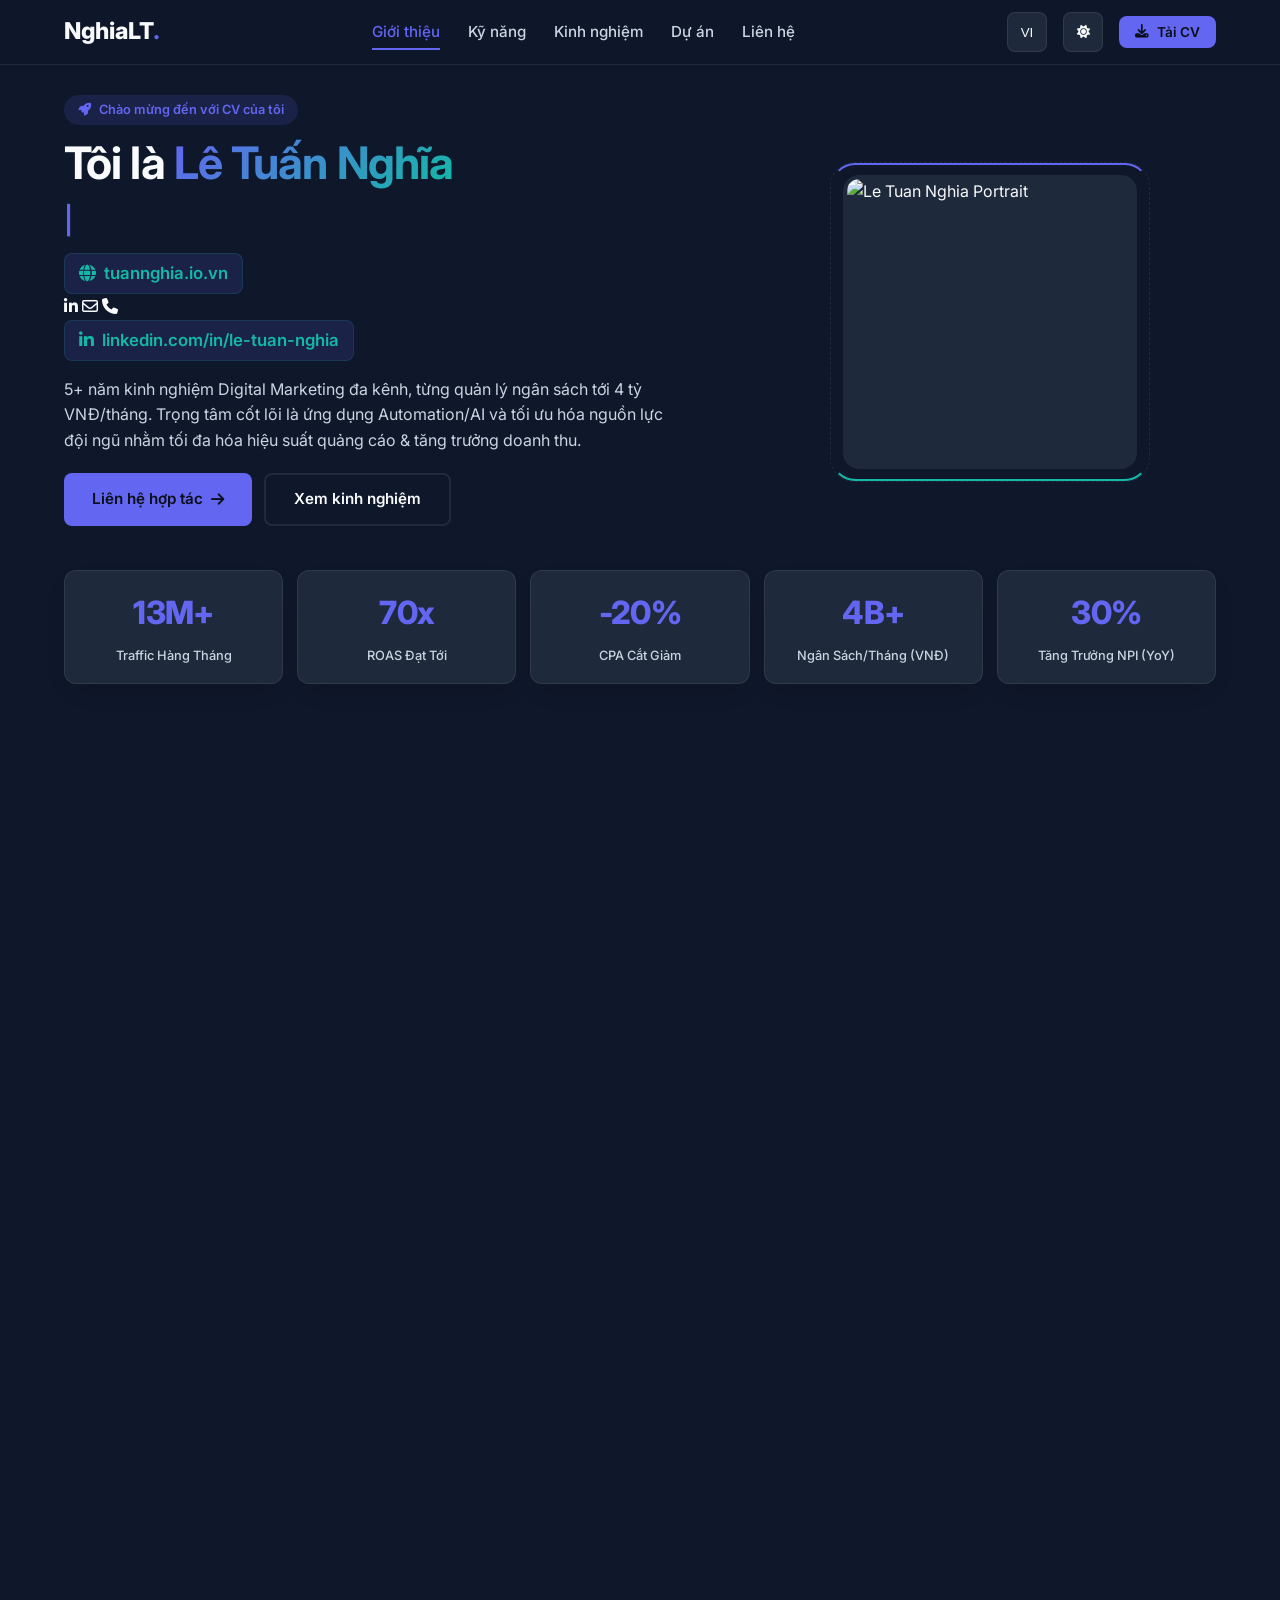
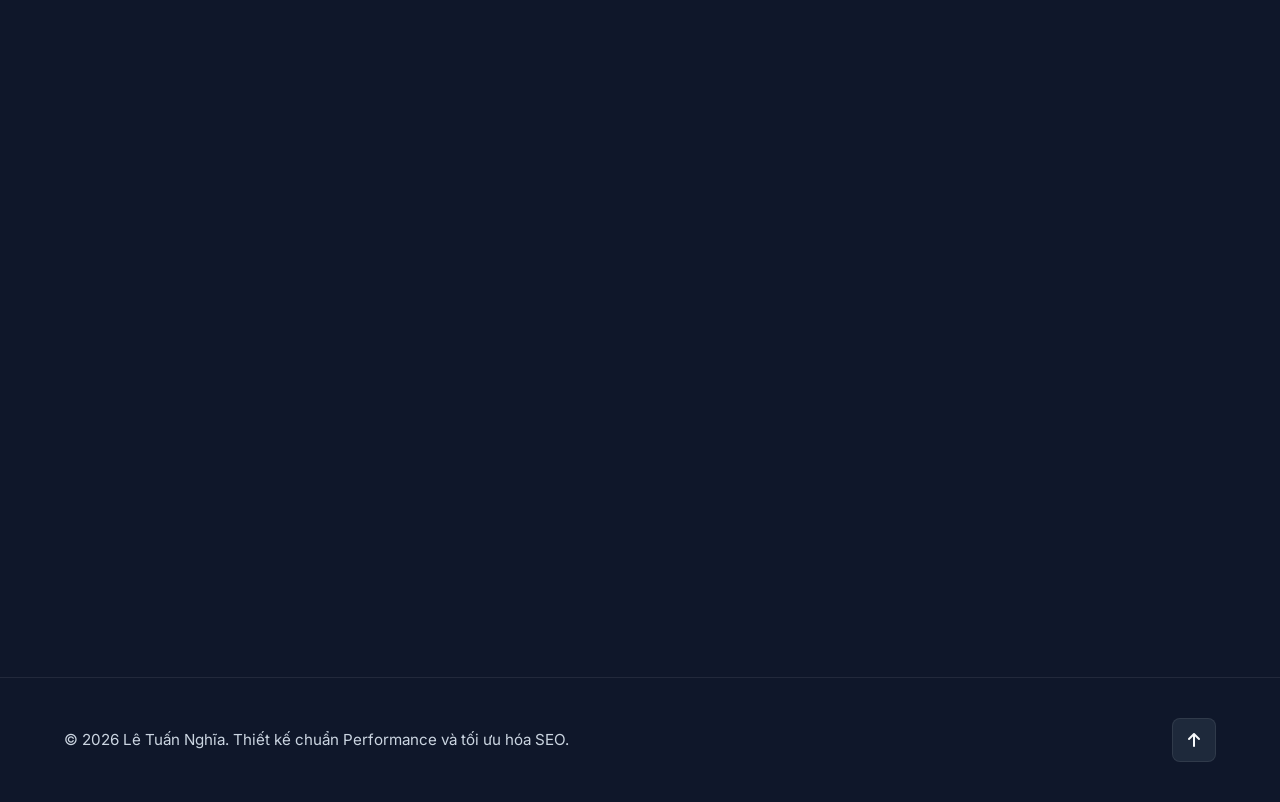
==== commit f83c1b0b: "Add files via upload" ====
--- a/index.html
+++ b/index.html
@@ -11,7 +11,7 @@
     <!-- FontAwesome Icons -->
     <link rel="stylesheet" href="https://cdnjs.cloudflare.com/ajax/libs/font-awesome/6.4.0/css/all.min.css">
     <!-- Custom CSS -->
-    <link rel="stylesheet" href="css/style.css">
+    <link rel="stylesheet" href="css/style.css?v=2.0">
 </head>
 <body>
     <!-- Navbar -->
@@ -90,6 +90,14 @@
                         <a href="https://tuannghia.io.vn" target="_blank" class="hero-website-link">
                             <i class="fa-solid fa-globe"></i> <span>tuannghia.io.vn</span>
                         </a>
+                        <div class="hero-social-links">
+                            <a href="https://www.linkedin.com/in/l%C3%AA-tu%E1%BA%A5n-ngh%C4%A9a-21012b215/" target="_blank" aria-label="LinkedIn" class="hero-social-icon"><i class="fa-brands fa-linkedin-in"></i></a>
+                            <a href="mailto:nghialt0801@gmail.com?subject=Cooperation%20Request%20-%20Le%20Tuan%20Nghia%20Digital%20Marketing%20Leader&body=Hi%20Nghia,%0D%0A%0D%0AI%20visited%20your%20CV%20and%20would%20like%20to%20connect%20with%20you%20regarding%20a%20potential%20collaboration.%0D%0A%0D%0ABest%20regards," aria-label="Email" class="hero-social-icon"><i class="fa-regular fa-envelope"></i></a>
+                            <a href="tel:0971393894" aria-label="Phone" class="hero-social-icon"><i class="fa-solid fa-phone"></i></a>
+                        </div>
+                        <a href="https://www.linkedin.com/in/l%C3%AA-tu%E1%BA%A5n-ngh%C4%A9a-21012b215/" target="_blank" class="hero-website-link print-only">
+                            <i class="fa-brands fa-linkedin-in"></i> <span>linkedin.com/in/le-tuan-nghia</span>
+                        </a>
                     </div>
                     
                     <p class="hero-desc lang-vi">
@@ -111,12 +119,7 @@
                         </a>
                     </div>
 
-                    <div class="social-links">
-                        <a href="https://www.linkedin.com/in/l%C3%AA-tu%E1%BA%A5n-ngh%C4%A9a-21012b215/" target="_blank" aria-label="LinkedIn"><i class="fa-brands fa-linkedin-in"></i></a>
-                        <a href="mailto:nghialt0801@gmail.com?subject=Cooperation%20Request%20-%20Le%20Tuan%20Nghia%20Digital%20Marketing%20Leader&body=Hi%20Nghia,%0D%0A%0D%0AI%20visited%20your%20CV%20and%20would%20like%20to%20connect%20with%20you%20regarding%20a%20potential%20collaboration.%0D%0A%0D%0ABest%20regards," aria-label="Email"><i class="fa-regular fa-envelope"></i></a>
-                        <a href="tel:0971393894" aria-label="Phone"><i class="fa-solid fa-phone"></i></a>
-                        <a href="https://github.com" target="_blank" aria-label="Github"><i class="fa-brands fa-github"></i></a>
-                    </div>
+
                 </div>
                 
                 <div class="hero-visual animate-right">
@@ -161,12 +164,10 @@
         <!-- About Section -->
         <section id="about" class="about-section scroll-reveal">
             <div class="section-header">
-                <span class="section-subtitle" data-en="Introduction" data-vi="Giới thiệu sơ lược">Giới thiệu sơ lược</span>
                 <h2 class="section-title">
-                    <span class="lang-vi">Về Bản Thân tôi</span>
+                    <span class="lang-vi">Về Bản Thân Tôi</span>
                     <span class="lang-en">About Me</span>
                 </h2>
-                <div class="divider"></div>
             </div>
 
             <div class="grid-container about-grid">
@@ -178,10 +179,10 @@
                         Integrating Performance Marketing with Automation and Artificial Intelligence.
                     </h3>
                     <p class="lang-vi">
-                        Tôi là Lê Tuấn Nghĩa, một Digital Marketing Leader với hành trình hơn 5 năm thực chiến xây dựng, vận hành và quản trị các chiến dịch Marketing đa kênh. Điểm khác biệt cốt lõi của tôi nằm ở khả năng ứng dụng các công cụ Automation và AI (như Insider, n8n, Gemini, Claude Code) vào phễu tiếp thị số nhằm tinh giản nguồn lực và nâng cao chất lượng chuyển đổi. Tôi luôn hướng đến mục tiêu đồng hành cùng các doanh nghiệp xây dựng những động cơ tăng trưởng mạnh mẽ, bền vững và tối ưu chi phí.
+                        Tôi là Lê Tuấn Nghĩa, một Digital Marketing Leader với hành trình hơn 5 năm thực chiến dẫn dắt và vận hành các chiến dịch tiếp thị số đa kênh quy mô lớn. Với tư duy phân tích sắc bén và thế mạnh đặc biệt trong việc ứng dụng công nghệ, tôi tập trung tích hợp các giải pháp Marketing Automation và Trí tuệ nhân tạo (MarTech & AI) như n8n, CDP Insider, Gemini, Claude Code để tự động hoá quy trình, tối ưu hóa tệp đối tượng, và cá nhân hóa trải nghiệm khách hàng ở mọi điểm chạm trên phễu chuyển đổi. Phương châm làm việc của tôi là kết hợp hài hòa giữa chiến lược sáng tạo đột phá và số liệu thực chứng để kiến tạo những động cơ tăng trưởng doanh thu vượt trội, bền vững và tối ưu hóa chi phí vận hành cho doanh nghiệp.
                     </p>
                     <p class="lang-en">
-                        I am Le Tuan Nghia, a Digital Marketing Leader with over 5 years of hands-on experience building, executing, and managing multi-channel campaigns. My core differentiator lies in applying Automation and AI solutions (such as Insider, n8n, Gemini, Claude Code) to digital marketing funnels to streamline resources and elevate conversion quality. I aim to partner with enterprises to develop robust, sustainable, and cost-efficient growth engines.
+                        I am Le Tuan Nghia, a Digital Marketing Leader with over 5 years of hands-on experience leading and executing high-impact, multi-channel digital marketing campaigns. With a strong analytical mindset and a technical edge, I specialize in integrating MarTech and Marketing Automation platforms (such as n8n workflows, Insider CDP, Gemini, Claude Code) to automate operational tasks, refine audience segmentation, and personalize customer experiences at scale. My philosophy balances creative strategy with rigorous data analysis to build sustainable, high-performing growth engines that maximize customer acquisition value while systematically reducing marketing overhead.
                     </p>
                     
                     <div class="info-grid">
@@ -211,15 +212,6 @@
                                 <span class="info-title lang-vi">Khu vực làm việc</span>
                                 <span class="info-title lang-en">Location</span>
                                 <p class="info-value">Hà Nội, Việt Nam</p>
-                            </div>
-                        </div>
-                        <div class="info-item">
-                            <i class="fa-solid fa-briefcase info-icon"></i>
-                            <div>
-                                <span class="info-title lang-vi">Trạng thái</span>
-                                <span class="info-title lang-en">Availability</span>
-                                <p class="info-value lang-vi">Sẵn sàng đồng hành cùng DN</p>
-                                <p class="info-value lang-en">Ready for Leader roles</p>
                             </div>
                         </div>
                     </div>
@@ -256,92 +248,175 @@
         <!-- Skills Section -->
         <section id="skills" class="skills-section scroll-reveal">
             <div class="section-header">
-                <span class="section-subtitle" data-en="Competencies" data-vi="Kỹ năng & Công cụ">Kỹ năng & Công cụ</span>
                 <h2 class="section-title">
-                    <span class="lang-vi">Năng Lực & Hệ Sinh Thái</span>
-                    <span class="lang-en">Skills & Toolkit</span>
+                    <span class="lang-vi">Kỹ Năng & Công Cụ</span>
+                    <span class="lang-en">Skills & Tools</span>
                 </h2>
-                <div class="divider"></div>
-            </div>
-
-            <div class="grid-container skills-grid">
-                <!-- Skill Category 1 -->
-                <div class="skill-category-card">
-                    <div class="category-header">
-                        <div class="category-icon-wrapper"><i class="fa-solid fa-bullhorn"></i></div>
-                        <div>
-                            <h3 class="lang-vi">Kênh Quảng Cáo (Paid Ads)</h3>
-                            <h3 class="lang-en">Paid Ad Channels</h3>
-                        </div>
-                    </div>
-                    <div class="skill-badges-container">
-                        <div class="skill-badge"><i class="fa-brands fa-google"></i> Google Ads</div>
-                        <div class="skill-badge"><i class="fa-brands fa-meta"></i> Meta (Facebook) Ads</div>
-                        <div class="skill-badge"><i class="fa-brands fa-tiktok"></i> TikTok Ads</div>
-                        <div class="skill-badge"><i class="fa-solid fa-message"></i> Zalo Ads</div>
-                        <div class="skill-badge"><i class="fa-solid fa-compass"></i> Cốc Cốc Ads</div>
-                        <div class="skill-badge"><i class="fa-solid fa-chart-column"></i> Criteo</div>
-                        <div class="skill-badge"><i class="fa-solid fa-server"></i> RTB House</div>
-                        <div class="skill-badge"><i class="fa-solid fa-envelope-open-text"></i> Email Marketing</div>
-                        <div class="skill-badge"><i class="fa-solid fa-share-nodes"></i> Affiliate Marketing</div>
-                    </div>
-                </div>
-
-                <!-- Skill Category 2 -->
-                <div class="skill-category-card">
-                    <div class="category-header">
-                        <div class="category-icon-wrapper"><i class="fa-solid fa-chart-pie"></i></div>
-                        <div>
-                            <h3 class="lang-vi">Phân Tích Dữ Liệu</h3>
-                            <h3 class="lang-en">Data & Analytics</h3>
-                        </div>
-                    </div>
-                    <div class="skill-badges-container">
-                        <div class="skill-badge"><i class="fa-solid fa-chart-line"></i> Google Analytics 4 (GA4)</div>
-                        <div class="skill-badge"><i class="fa-solid fa-tags"></i> Google Tag Manager (GTM)</div>
-                        <div class="skill-badge"><i class="fa-brands fa-meta"></i> Meta Ads Manager</div>
-                        <div class="skill-badge"><i class="fa-solid fa-chart-column"></i> Looker Studio</div>
-                        <div class="skill-badge"><i class="fa-solid fa-chart-bar"></i> Power BI</div>
-                        <div class="skill-badge"><i class="fa-solid fa-network-wired"></i> Lark Suite</div>
-                        <div class="skill-badge"><i class="fa-solid fa-file-excel"></i> Google Sheets / Excel</div>
-                    </div>
-                </div>
-
-                <!-- Skill Category 3 -->
-                <div class="skill-category-card">
-                    <div class="category-header">
-                        <div class="category-icon-wrapper"><i class="fa-solid fa-robot"></i></div>
-                        <div>
-                            <h3 class="lang-vi">Tự Động Hóa & Trí Tuệ Nhân Tạo</h3>
-                            <h3 class="lang-en">Automation & AI</h3>
-                        </div>
-                    </div>
-                    <div class="skill-badges-container">
-                        <div class="skill-badge"><i class="fa-solid fa-user-gear"></i> Insider (CDP/Personalization)</div>
-                        <div class="skill-badge"><i class="fa-solid fa-code-branch"></i> n8n (Workflow Automation)</div>
-                        <div class="skill-badge"><i class="fa-solid fa-wand-magic-sparkles"></i> ChatGPT</div>
-                        <div class="skill-badge"><i class="fa-solid fa-robot"></i> Google Gemini</div>
-                        <div class="skill-badge"><i class="fa-solid fa-brain"></i> Claude Code</div>
-                        <div class="skill-badge"><i class="fa-solid fa-circle-nodes"></i> Antigravity Agent</div>
-                    </div>
-                </div>
-
-                <!-- Skill Category 4 -->
-                <div class="skill-category-card">
-                    <div class="category-header">
-                        <div class="category-icon-wrapper"><i class="fa-solid fa-chess"></i></div>
-                        <div>
-                            <h3 class="lang-vi">Quản Lý & Lãnh Đạo</h3>
-                            <h3 class="lang-en">Management & Leadership</h3>
-                        </div>
-                    </div>
-                    <div class="skill-badges-container">
-                        <div class="skill-badge"><i class="fa-solid fa-users"></i> Quản lý & dẫn dắt Team</div>
-                        <div class="skill-badge"><i class="fa-solid fa-chalkboard-user"></i> Đào tạo nhân sự</div>
-                        <div class="skill-badge"><i class="fa-solid fa-chess"></i> Lập kế hoạch chiến lược</div>
-                        <div class="skill-badge"><i class="fa-solid fa-bullhorn"></i> Quản lý chiến dịch tích hợp</div>
-                        <div class="skill-badge"><i class="fa-solid fa-handshake"></i> Phối hợp đa phòng ban</div>
-                        <div class="skill-badge"><i class="fa-solid fa-wallet"></i> Quản lý ngân sách lớn</div>
+            </div>
+ 
+            <div class="skills-container">
+                <!-- Nhóm 1: Advertising & Automation -->
+                <div class="skill-group">
+                    <h3 class="skill-group-title">
+                        <span class="lang-vi">Quảng cáo & Tự động hóa</span>
+                        <span class="lang-en">Advertising & Automation</span>
+                    </h3>
+                    <div class="skill-desc-grid">
+                        <div class="skill-desc-card">
+                            <h4 class="lang-vi">Lập kế hoạch & Vận hành chiến dịch đa kênh</h4>
+                            <h4 class="lang-en">Multi-Channel Campaign Strategy & Execution</h4>
+                            <p class="lang-vi">Vận hành và phân bổ ngân sách quảng cáo đa kênh (Meta, Google, TikTok, Criteo, RTB House).</p>
+                            <p class="lang-en">Managing multi-channel ad budgets across Meta, Google, TikTok, Criteo, RTB House.</p>
+                        </div>
+                        <div class="skill-desc-card">
+                            <h4 class="lang-vi">Tối ưu hóa CPA/ROAS & Phân bổ ngân sách</h4>
+                            <h4 class="lang-en">CPA/ROAS Optimization & Budget Control</h4>
+                            <p class="lang-vi">A/B testing, tối ưu đối tượng và ngân sách real-time nhằm giảm CPA, tăng ROAS.</p>
+                            <p class="lang-en">A/B testing, audience optimization, and real-time budget tuning to reduce CPA and boost ROAS.</p>
+                        </div>
+                        <div class="skill-desc-card">
+                            <h4 class="lang-vi">Chiến lược nội dung & Sáng tạo quảng cáo</h4>
+                            <h4 class="lang-en">Ad Content & Creative Strategy</h4>
+                            <p class="lang-vi">Xây dựng ad copy và định hướng sản xuất hình ảnh/video chuyển đổi cao.</p>
+                            <p class="lang-en">Crafting ad copy and directing high-conversion visual/video production.</p>
+                        </div>
+                        <div class="skill-desc-card">
+                            <h4 class="lang-vi">Phân tích dữ liệu & Báo cáo hiệu suất tổng thể</h4>
+                            <h4 class="lang-en">Data Analytics & Comprehensive Reporting</h4>
+                            <p class="lang-vi">Đo lường qua GA4/GTM; xây dựng dashboard Looker Studio trực quan hóa hiệu quả chiến dịch.</p>
+                            <p class="lang-en">Tracking via GA4/GTM; building Looker Studio dashboards for campaign ROI.</p>
+                        </div>
+                        <div class="skill-desc-card span-2">
+                            <h4 class="lang-vi">Tự động hóa tiếp thị qua n8n & AI Agents</h4>
+                            <h4 class="lang-en">Marketing Automation via n8n & AI Agents</h4>
+                            <p class="lang-vi">Thiết kế n8n workflows, tích hợp CDP Insider và triển khai AI Agents tối ưu vận hành.</p>
+                            <p class="lang-en">Building n8n workflows, integrating Insider CDP, deploying AI agents for operations.</p>
+                        </div>
+                    </div>
+
+                    <div class="tools-container">
+                        <div class="tool-group">
+                            <span class="tool-group-label">Paid Advertising Platforms:</span>
+                            <div class="tool-badges">
+                                <div class="tool-badge"><i class="fa-brands fa-meta" style="color: #0064e0;"></i> <span>Meta Ads</span></div>
+                                <div class="tool-badge"><i class="fa-brands fa-google" style="color: #4285f4;"></i> <span>Google Ads</span></div>
+                                <div class="tool-badge"><i class="fa-brands fa-tiktok" style="color: #000000;"></i> <span>TikTok Ads</span></div>
+                                <div class="tool-badge"><i class="fa-solid fa-comment-dots" style="color: #0068ff;"></i> <span>Zalo Ads</span></div>
+                                <div class="tool-badge"><i class="fa-solid fa-compass" style="color: #14bb14;"></i> <span>Cốc Cốc Ads</span></div>
+                                <div class="tool-badge"><i class="fa-solid fa-bullseye" style="color: #ff6000;"></i> <span>Criteo</span></div>
+                                <div class="tool-badge"><i class="fa-solid fa-database" style="color: #ff3366;"></i> <span>RTB House</span></div>
+                            </div>
+                        </div>
+                        <div class="tool-group">
+                            <span class="tool-group-label">Analytics Tools:</span>
+                            <div class="tool-badges">
+                                <div class="tool-badge"><i class="fa-solid fa-magnifying-glass-chart" style="color: #4285f4;"></i> <span>Google Keyword Planner</span></div>
+                                <div class="tool-badge"><i class="fa-solid fa-chart-column" style="color: #e37400;"></i> <span>Google Analytics (GA4)</span></div>
+                                <div class="tool-badge"><i class="fa-solid fa-tags" style="color: #246fdb;"></i> <span>Google Tag Manager</span></div>
+                                <div class="tool-badge"><i class="fa-solid fa-chart-line" style="color: #4285f4;"></i> <span>Looker Studio</span></div>
+                            </div>
+                        </div>
+                        <div class="tool-group">
+                            <span class="tool-group-label">AI & MarTech Tools:</span>
+                            <div class="tool-badges">
+                                <div class="tool-badge"><i class="fa-solid fa-brain" style="color: #d97706;"></i> <span>Claude (Claude Code)</span></div>
+                                <div class="tool-badge"><i class="fa-solid fa-robot" style="color: #10a37f;"></i> <span>ChatGPT</span></div>
+                                <div class="tool-badge"><i class="fa-solid fa-wand-magic-sparkles" style="color: #1a73e8;"></i> <span>Google Gemini</span></div>
+                                <div class="tool-badge"><i class="fa-solid fa-circle-nodes" style="color: #6366f1;"></i> <span>Antigravity Agent</span></div>
+                                <div class="tool-badge"><i class="fa-solid fa-code-branch" style="color: #ff6c37;"></i> <span>n8n Workflow</span></div>
+                                <div class="tool-badge"><i class="fa-solid fa-user-gear" style="color: #ff007f;"></i> <span>Insider CDP</span></div>
+                            </div>
+                        </div>
+                    </div>
+                </div>
+
+                <!-- Nhóm 2: Website & Landing pages -->
+                <div class="skill-group">
+                    <h3 class="skill-group-title">
+                        <span class="lang-vi">Website & Landing pages</span>
+                        <span class="lang-en">Website & Landing pages</span>
+                    </h3>
+                    <div class="skill-desc-grid">
+                        <div class="skill-desc-card">
+                            <h4 class="lang-vi">Quản trị & Tối ưu vận hành hệ thống Website/CMS</h4>
+                            <h4 class="lang-en">CMS Operations & System Administration</h4>
+                            <p class="lang-vi">Tối ưu tốc độ và trải nghiệm người dùng trên CMS (WordPress, Haravan, Shopify).</p>
+                            <p class="lang-en">Optimizing speed and UX across CMS platforms (WordPress, Shopify, Haravan, Sapo).</p>
+                        </div>
+                        <div class="skill-desc-card">
+                            <h4 class="lang-vi">Thiết kế UI/UX Mockup & Kiến trúc thông tin</h4>
+                            <h4 class="lang-en">UI/UX Mockup & Site Architecture Design</h4>
+                            <p class="lang-vi">Thiết kế sitemap, wireframe/mockup UI/UX trực quan trên Figma.</p>
+                            <p class="lang-en">Designing sitemaps and UI/UX wireframes/mockups in Figma.</p>
+                        </div>
+                        <div class="skill-desc-card">
+                            <h4 class="lang-vi">Xây dựng Landing Page tối ưu tỷ lệ chuyển đổi</h4>
+                            <h4 class="lang-en">Conversion-Optimized Landing Page Development</h4>
+                            <p class="lang-vi">Tối ưu tỷ lệ chuyển đổi Landing Page (Ladipage) cho từng chiến dịch quảng cáo.</p>
+                            <p class="lang-en">Optimizing high-conversion Landing Pages (Ladipage) per ad campaign.</p>
+                        </div>
+                    </div>
+
+                    <div class="tools-container">
+                        <div class="tool-group">
+                            <span class="tool-group-label">Website Platforms & Design Tools:</span>
+                            <div class="tool-badges">
+                                <div class="tool-badge"><i class="fa-brands fa-wordpress" style="color: #21759b;"></i> <span>WordPress</span></div>
+                                <div class="tool-badge"><i class="fa-brands fa-shopify" style="color: #96bf48;"></i> <span>Shopify</span></div>
+                                <div class="tool-badge"><i class="fa-solid fa-store" style="color: #2f80ed;"></i> <span>Sapo</span></div>
+                                <div class="tool-badge"><i class="fa-solid fa-cart-shopping" style="color: #007aff;"></i> <span>Haravan</span></div>
+                                <div class="tool-badge"><i class="fa-solid fa-bolt" style="color: #0052cc;"></i> <span>Ladipage</span></div>
+                                <div class="tool-badge"><i class="fa-brands fa-figma" style="color: #f24e1e;"></i> <span>Figma</span></div>
+                            </div>
+                        </div>
+                    </div>
+                </div>
+
+                <!-- Nhóm 3: Quản trị (Management) -->
+                <div class="skill-group">
+                    <h3 class="skill-group-title">
+                        <span class="lang-vi">Quản trị</span>
+                        <span class="lang-en">Management</span>
+                    </h3>
+                    <div class="skill-desc-grid">
+                        <div class="skill-desc-card">
+                            <h4 class="lang-vi">Đào tạo nhân sự & Chuẩn hóa quy trình vận hành (SOP)</h4>
+                            <h4 class="lang-en">Team Training & SOP Standardization</h4>
+                            <p class="lang-vi">Đào tạo Ads/SEO cho nhân sự, xây dựng SOP chuẩn hóa đầu ra.</p>
+                            <p class="lang-en">Training staff on Ads/SEO; building SOPs to standardize output quality.</p>
+                        </div>
+                        <div class="skill-desc-card">
+                            <h4 class="lang-vi">Điều phối dự án & Hợp tác liên phòng ban</h4>
+                            <h4 class="lang-en">Cross-Functional Coordination & Project Management</h4>
+                            <p class="lang-vi">Điều phối dự án qua Notion/Lark; gắn kết Design, Content, Tech đảm bảo tiến độ.</p>
+                            <p class="lang-en">Coordinating projects via Notion/Lark across Design, Content, and Tech teams.</p>
+                        </div>
+                        <div class="skill-desc-card">
+                            <h4 class="lang-vi">Giám sát hiệu suất & Báo cáo chiến lược</h4>
+                            <h4 class="lang-en">Performance Supervision & Strategic Reporting</h4>
+                            <p class="lang-vi">Thiết lập KPIs/OKRs, giám sát hiệu suất và báo cáo chiến lược gửi Ban Giám đốc.</p>
+                            <p class="lang-en">Setting KPIs/OKRs, monitoring performance, and reporting strategic insights to executives.</p>
+                        </div>
+                    </div>
+
+                    <div class="tools-container">
+                        <div class="tool-group">
+                            <span class="tool-group-label">Work Management Tools:</span>
+                            <div class="tool-badges">
+                                <div class="tool-badge"><i class="fa-solid fa-bookmark" style="color: #000000;"></i> <span>Notion</span></div>
+                                <div class="tool-badge"><i class="fa-solid fa-comment-nodes" style="color: #007fff;"></i> <span>Lark Suite</span></div>
+                                <div class="tool-badge"><i class="fa-brands fa-trello" style="color: #0079bf;"></i> <span>Trello</span></div>
+                            </div>
+                        </div>
+                        <div class="tool-group">
+                            <span class="tool-group-label">Report & Visualization Tools:</span>
+                            <div class="tool-badges">
+                                <div class="tool-badge"><i class="fa-solid fa-chart-line" style="color: #4285f4;"></i> <span>Looker Studio</span></div>
+                                <div class="tool-badge"><i class="fa-solid fa-file-excel" style="color: #0f9d58;"></i> <span>Google Sheets</span></div>
+                                <div class="tool-badge"><i class="fa-solid fa-palette" style="color: #2f80ed;"></i> <span>Canva</span></div>
+                                <div class="tool-badge"><i class="fa-solid fa-chart-bar" style="color: #f2c811;"></i> <span>Power BI</span></div>
+                            </div>
+                        </div>
                     </div>
                 </div>
             </div>
@@ -350,12 +425,10 @@
         <!-- Experience Timeline Section -->
         <section id="experience" class="experience-section scroll-reveal">
             <div class="section-header">
-                <span class="section-subtitle" data-en="Career Path" data-vi="Hành trình sự nghiệp">Hành trình sự nghiệp</span>
                 <h2 class="section-title">
                     <span class="lang-vi">Kinh Nghiệm & Thành Tích</span>
                     <span class="lang-en">Experience & Achievements</span>
                 </h2>
-                <div class="divider"></div>
             </div>
 
             <div class="timeline">
@@ -374,26 +447,23 @@
                             <span class="job-badge lang-en">Full-time</span>
                         </div>
                         <ul class="job-details">
-                            <li class="lang-vi">Quản lý và tối ưu ngân sách quảng cáo lên tới <strong>4 tỷ VNĐ/tháng</strong> trên các kênh Google Ads, Meta, TikTok, Criteo, RTB House, Zalo và Cốc Cốc — đạt tỷ suất ROAS tối đa tới <strong>70x</strong>.</li>
-                            <li class="lang-en">Managed and optimized ad budgets up to <strong>4B VND/month</strong> across Google, Meta, TikTok, Criteo, RTB House, Zalo, and Coc Coc Ads — achieving peak ROAS up to <strong>70x</strong>.</li>
+                            <li class="lang-vi">Quản lý và tối ưu hóa ngân sách quảng cáo số đa kênh lên tới <strong>4 tỷ VNĐ/tháng</strong> trên các nền tảng lớn (Google Ads, Meta, TikTok, Zalo, Cốc Cốc, Criteo, RTB House) - trực tiếp chịu trách nhiệm về chỉ tiêu tăng trưởng doanh số, đạt ROAS tối đa tới <strong>70x</strong>.</li>
+                            <li class="lang-en">Managed and optimized multi-channel digital advertising budgets up to <strong>4B VND/month</strong> across major platforms (Google, Meta, TikTok, Zalo, Cốc Cốc, Criteo, RTB House), directly responsible for sales growth and achieving peak ROAS up to <strong>70x</strong>.</li>
                             
-                            <li class="lang-vi">Đạt mốc <strong>13 triệu+ lượt traffic/tháng</strong> thông qua các chiến dịch tích hợp đồng bộ trên sàn TMĐT, website và chuỗi cửa hàng bán lẻ vật lý.</li>
-                            <li class="lang-en">Generated <strong>13M+ monthly traffic</strong> through integrated omni-channel campaigns across e-commerce, website, and retail stores.</li>
+                            <li class="lang-vi">Đạt mốc <strong>13 triệu+ lượt truy cập (traffic) hàng tháng</strong> vào hệ thống website chính thức thông qua việc điều phối nhịp nhàng các chiến dịch truyền thông đa kênh tích hợp (O2O), kết nối phễu TMĐT với trải nghiệm mua sắm trực tiếp tại chuỗi hơn 100 chi nhánh lẻ.</li>
+                            <li class="lang-en">Generated and sustained over <strong>13M+ monthly website traffic</strong> by coordinating integrated Online-to-Offline (O2O) campaigns, bridging the e-commerce funnel with the retail shopping experience across 100+ physical stores.</li>
                             
-                            <li class="lang-vi"><strong>Giảm CPA 20%</strong> nhờ liên tục thử nghiệm A/B, tinh chỉnh phân khúc đối tượng và phân bổ lại ngân sách dựa trên hiệu suất thời gian thực.</li>
-                            <li class="lang-en"><strong>Reduced CPA by 20%</strong> through persistent A/B testing, audience refinement, and real-time performance budget re-allocation.</li>
-
-                            <li class="lang-vi">Dẫn dắt <strong>3 mùa ra mắt sản phẩm Apple NPI</strong> thành công liên tiếp, đạt tăng trưởng doanh số ấn tượng lên tới <strong>30% YoY</strong>.</li>
-                            <li class="lang-en">Led <strong>3 consecutive successful Apple NPI launches</strong>, securing revenue growth of up to <strong>30% YoY</strong>.</li>
-
-                            <li class="lang-vi">Chủ động ứng dụng các giải pháp tự động hóa phễu tiếp thị (Insider, n8n) và các mô hình AI (Gemini, ChatGPT, Claude Code) vào tối ưu hóa năng suất và hiệu năng quảng cáo.</li>
-                            <li class="lang-en">Pioneered marketing automation tools (Insider, n8n) and AI models (Gemini, ChatGPT, Claude Code) to streamline workflow and improve ad performance.</li>
-
-                            <li class="lang-vi">Phối hợp chặt chẽ với các nhóm chức năng (Design, SEO, Trade, Social, Website) và quản lý đối tác Affiliate Marketing cũng như các bên agency ngoài.</li>
-                            <li class="lang-en">Coordinated closely with multi-functional teams (Design, SEO, Trade, Social, Website) and oversaw Affiliate Marketing partners and external agencies.</li>
-
-                            <li class="lang-vi">Thiết lập hệ thống báo cáo tuần/tháng tự động qua Looker Studio, Power BI và Lark Suite gửi trực tiếp tới Ban lãnh đạo.</li>
-                            <li class="lang-en">Developed automated weekly/monthly dashboards using Looker Studio, Power BI, and Lark Suite to report directly to Board of Directors.</li>
+                            <li class="lang-vi"><strong>Cắt giảm 20% chi phí chuyển đổi (CPA)</strong> nhờ xây dựng quy trình thử nghiệm A/B liên tục (về content angle, landing page và phễu chuyển đổi), tinh chỉnh sâu các tệp đối tượng tùy chỉnh (Custom Audiences) và áp dụng chiến lược đặt thầu tự động.</li>
+                            <li class="lang-en"><strong>Reduced Cost Per Acquisition (CPA) by 20%</strong> through the execution of continuous structured A/B testing (creatives, landing pages, and user flows) and advanced custom/lookalike audience segmentation.</li>
+
+                            <li class="lang-vi">Trực tiếp lên chiến lược và dẫn dắt hoạt động Marketing số cho <strong>3 mùa ra mắt sản phẩm Apple mới (Apple NPI)</strong> thành công liên tiếp, tối ưu hóa các điểm chạm truyền thông từ giai đoạn đặt trước đến ngày mở bán, thúc đẩy doanh thu dòng sản phẩm mới tăng <strong>30% YoY</strong>.</li>
+                            <li class="lang-en">Led the digital marketing strategy for <strong>3 consecutive Apple New Product Introduction (NPI)</strong> launches, optimizing full-funnel customer touchpoints and driving <strong>30% YoY</strong> revenue growth.</li>
+
+                            <li class="lang-vi">Đào tạo, dẫn dắt và quản lý đội ngũ Marketing nội bộ; xây dựng các quy trình vận hành tiêu chuẩn (SOPs) về setup chiến dịch, báo cáo và phối hợp liên phòng ban (Design, SEO, Web, Social) để nâng cao hiệu suất làm việc.</li>
+                            <li class="lang-en">Mentored, trained, and directed the internal digital marketing team; established standard operating procedures (SOPs) for campaign setups and tracking audits, and collaborated closely with cross-functional departments (Design, SEO, Trade, Social, Website) and external agencies.</li>
+
+                            <li class="lang-vi">Xây dựng và vận hành hệ thống báo cáo hiệu suất tự động hóa đa kênh qua <strong>Looker Studio, Power BI</strong> và <strong>Lark Suite</strong>, giúp Ban lãnh đạo cập nhật kịp thời số liệu thực tế theo thời gian thực để đưa ra các quyết định tối ưu chi phí.</li>
+                            <li class="lang-en">Developed and automated comprehensive multi-channel performance reporting dashboards using <strong>Looker Studio, Power BI</strong>, and <strong>Lark Suite</strong>, providing real-time data visibility to enable agile, data-driven decisions by executive stakeholders.</li>
                         </ul>
                     </div>
                 </div>
@@ -413,32 +483,29 @@
                             <span class="job-badge lang-en">Collaborator</span>
                         </div>
                         <ul class="job-details">
-                            <li class="lang-vi">Thực hiện nghiên cứu thị trường, khảo sát hành vi khách hàng mục tiêu và phân tích hoạt động của các đối thủ cạnh tranh chính.</li>
-                            <li class="lang-en">Conducted market research, target customer behavior surveys, and analyzed key competitor activities.</li>
+                            <li class="lang-vi">Thực hiện nghiên cứu thị trường sâu, thiết kế các bảng khảo sát hành vi khách hàng mục tiêu (học sinh, sinh viên, phụ huynh) và phân tích định vị của các đối thủ cạnh tranh trực tiếp, hỗ trợ xây dựng kho dữ liệu tuyển sinh.</li>
+                            <li class="lang-en">Conducted comprehensive market research, designed targeted customer behavior surveys (students, parents), and analyzed direct competitor positioning to build a baseline marketing intelligence repository for recruitment planning.</li>
                             
-                            <li class="lang-vi">Hỗ trợ triển khai các chiến dịch Marketing Online bao gồm: chạy quảng cáo sơ cấp, gửi SMS/Email Marketing, seeding nội dung và quản trị Fanpage.</li>
-                            <li class="lang-en">Assisted in executing online campaigns including: initial ad setup, SMS/Email marketing, community seeding, and fanpage management.</li>
+                            <li class="lang-vi">Hỗ trợ triển khai các chiến dịch Marketing Online đa kênh (Paid Ads, SMS/Email Marketing, Social Seeding) nhằm tăng độ nhận diện thương hiệu và thu hút lượng lớn dữ liệu đăng ký tuyển sinh tiềm năng.</li>
+                            <li class="lang-en">Assisted in executing online campaigns including initial ad setup, SMS/Email marketing, community seeding, and fanpage management to boost brand awareness and lead generation.</li>
                             
-                            <li class="lang-vi">Theo dõi sát sao hiệu suất chiến dịch, tổng hợp dữ liệu khách hàng, phân loại leads trên hệ thống CRM và đề xuất giải pháp cải thiện Landing Page.</li>
-                            <li class="lang-en">Tracked campaign metrics, compiled customer data, classified leads on CRM systems, and proposed landing page layout improvements.</li>
-
-                            <li class="lang-vi">Lên kế hoạch và trực tiếp hỗ trợ tổ chức các sự kiện tuyển sinh/hội thảo online & offline; liên hệ làm việc với influencer, diễn giả và đối tác truyền thông.</li>
+                            <li class="lang-vi">Theo dõi sát sao hiệu suất chiến dịch, tổng hợp dữ liệu khách hàng, phân loại leads trên hệ thống CRM và đề xuất giải pháp cải thiện Landing Page nhằm tối ưu tỷ lệ chuyển đổi.</li>
+                            <li class="lang-en">Tracked campaign metrics, compiled customer data, classified leads on CRM systems, and proposed landing page layout improvements to optimize conversion rates.</li>
+
+                            <li class="lang-vi">Lên kế hoạch và trực tiếp hỗ trợ tổ chức các sự kiện tuyển sinh, hội thảo hướng nghiệp online & offline; liên hệ và điều phối công việc với các diễn giả, influencer và đối tác truyền thông.</li>
                             <li class="lang-en">Planned and supported online & offline admission events/webinars; coordinated with influencers, speakers, and external media partners.</li>
                         </ul>
                     </div>
                 </div>
             </div>
         </section>
-
-        <!-- Education & Certifications -->
+<!-- Education & Certifications -->
         <section id="education" class="education-section scroll-reveal">
             <div class="section-header">
-                <span class="section-subtitle" data-en="Credentials" data-vi="Học vấn & Chứng chỉ">Học vấn & Chứng chỉ</span>
                 <h2 class="section-title">
                     <span class="lang-vi">Học Vấn & Chứng Chỉ</span>
                     <span class="lang-en">Education & Certifications</span>
                 </h2>
-                <div class="divider"></div>
             </div>
 
             <div class="grid-container education-grid">
@@ -485,12 +552,10 @@
         <!-- Projects Section -->
         <section id="projects" class="projects-section scroll-reveal">
             <div class="section-header">
-                <span class="section-subtitle" data-en="Case Studies" data-vi="Dự án thực chiến">Dự án thực chiến</span>
                 <h2 class="section-title">
                     <span class="lang-vi">Chiến Dịch Tiêu Biểu</span>
                     <span class="lang-en">Featured Campaigns</span>
                 </h2>
-                <div class="divider"></div>
             </div>
 
             <div class="grid-container projects-grid">
@@ -577,12 +642,10 @@
         <!-- Contact Section -->
         <section id="contact" class="contact-section scroll-reveal">
             <div class="section-header">
-                <span class="section-subtitle" data-en="Get in touch" data-vi="Kết nối với tôi">Kết nối với tôi</span>
                 <h2 class="section-title">
                     <span class="lang-vi">Liên Hệ & Hợp Tác</span>
                     <span class="lang-en">Contact Me</span>
                 </h2>
-                <div class="divider"></div>
             </div>
 
             <div class="grid-container contact-container">
